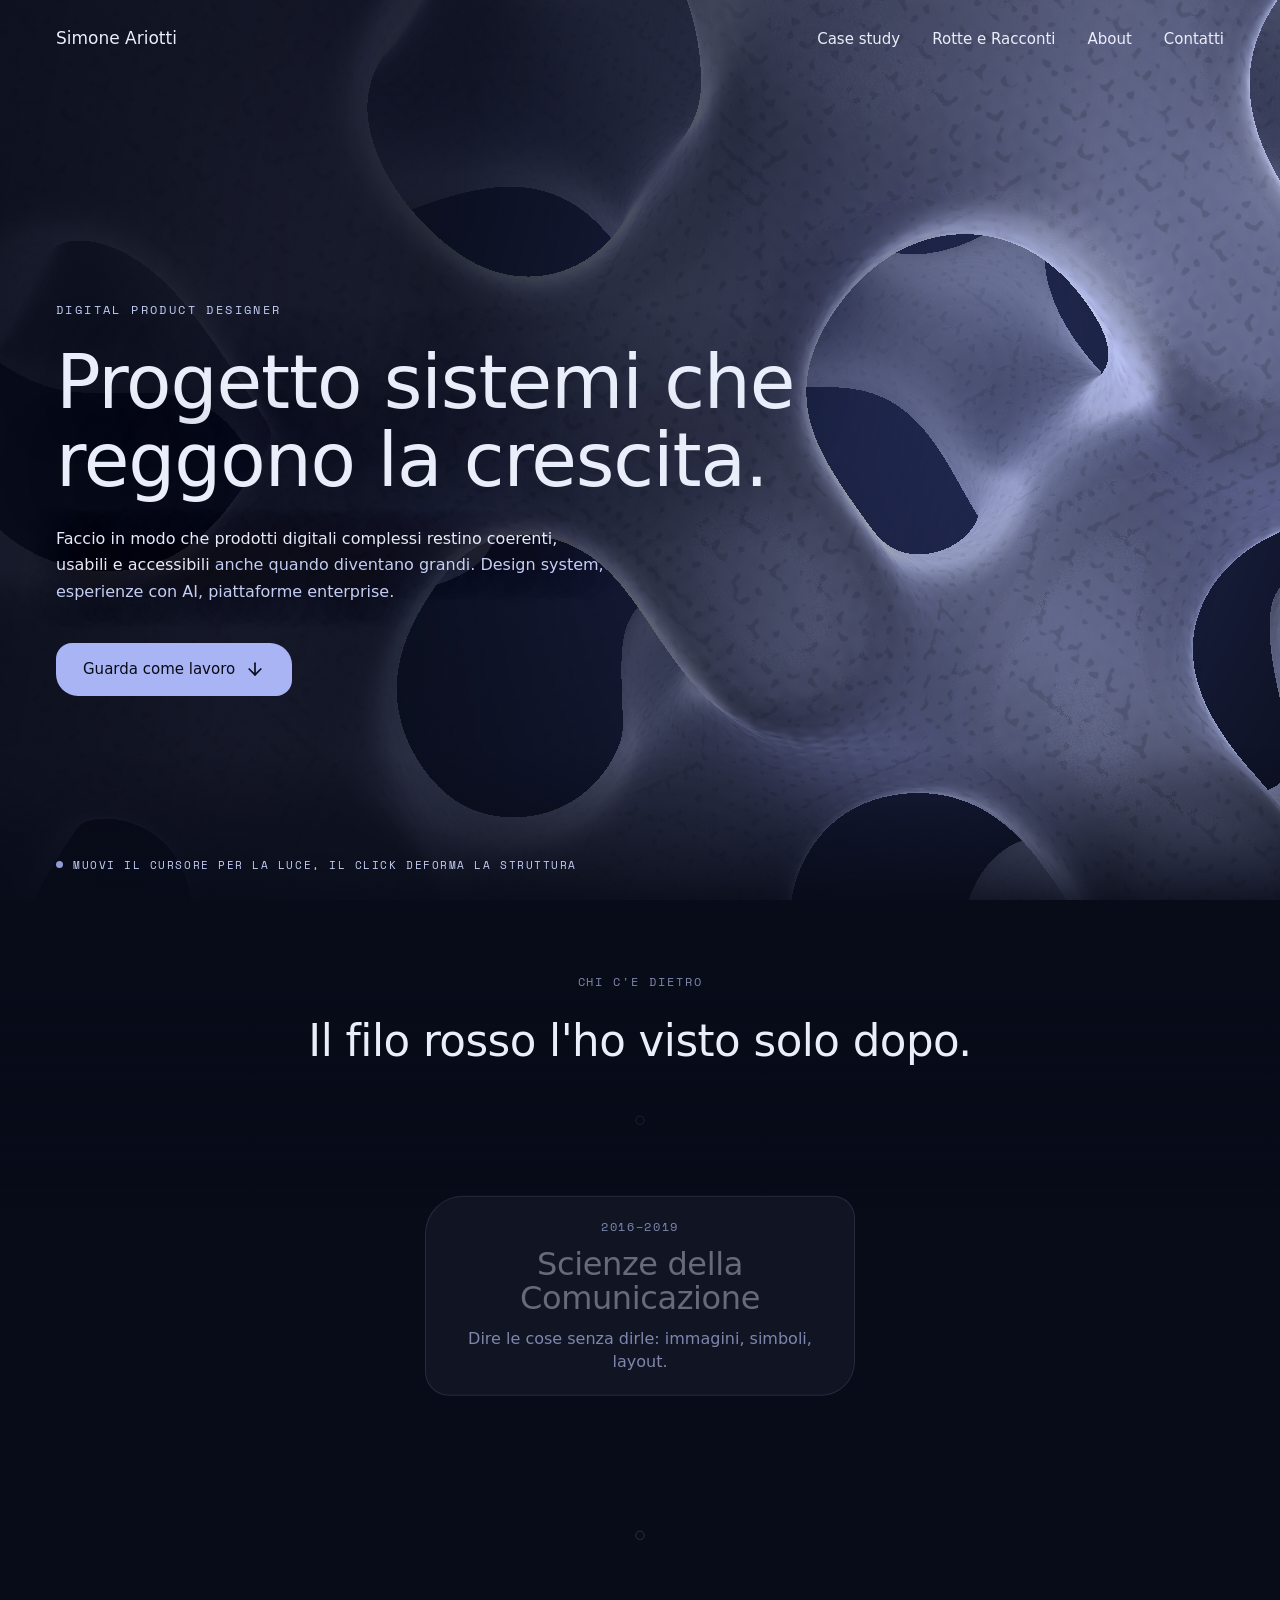
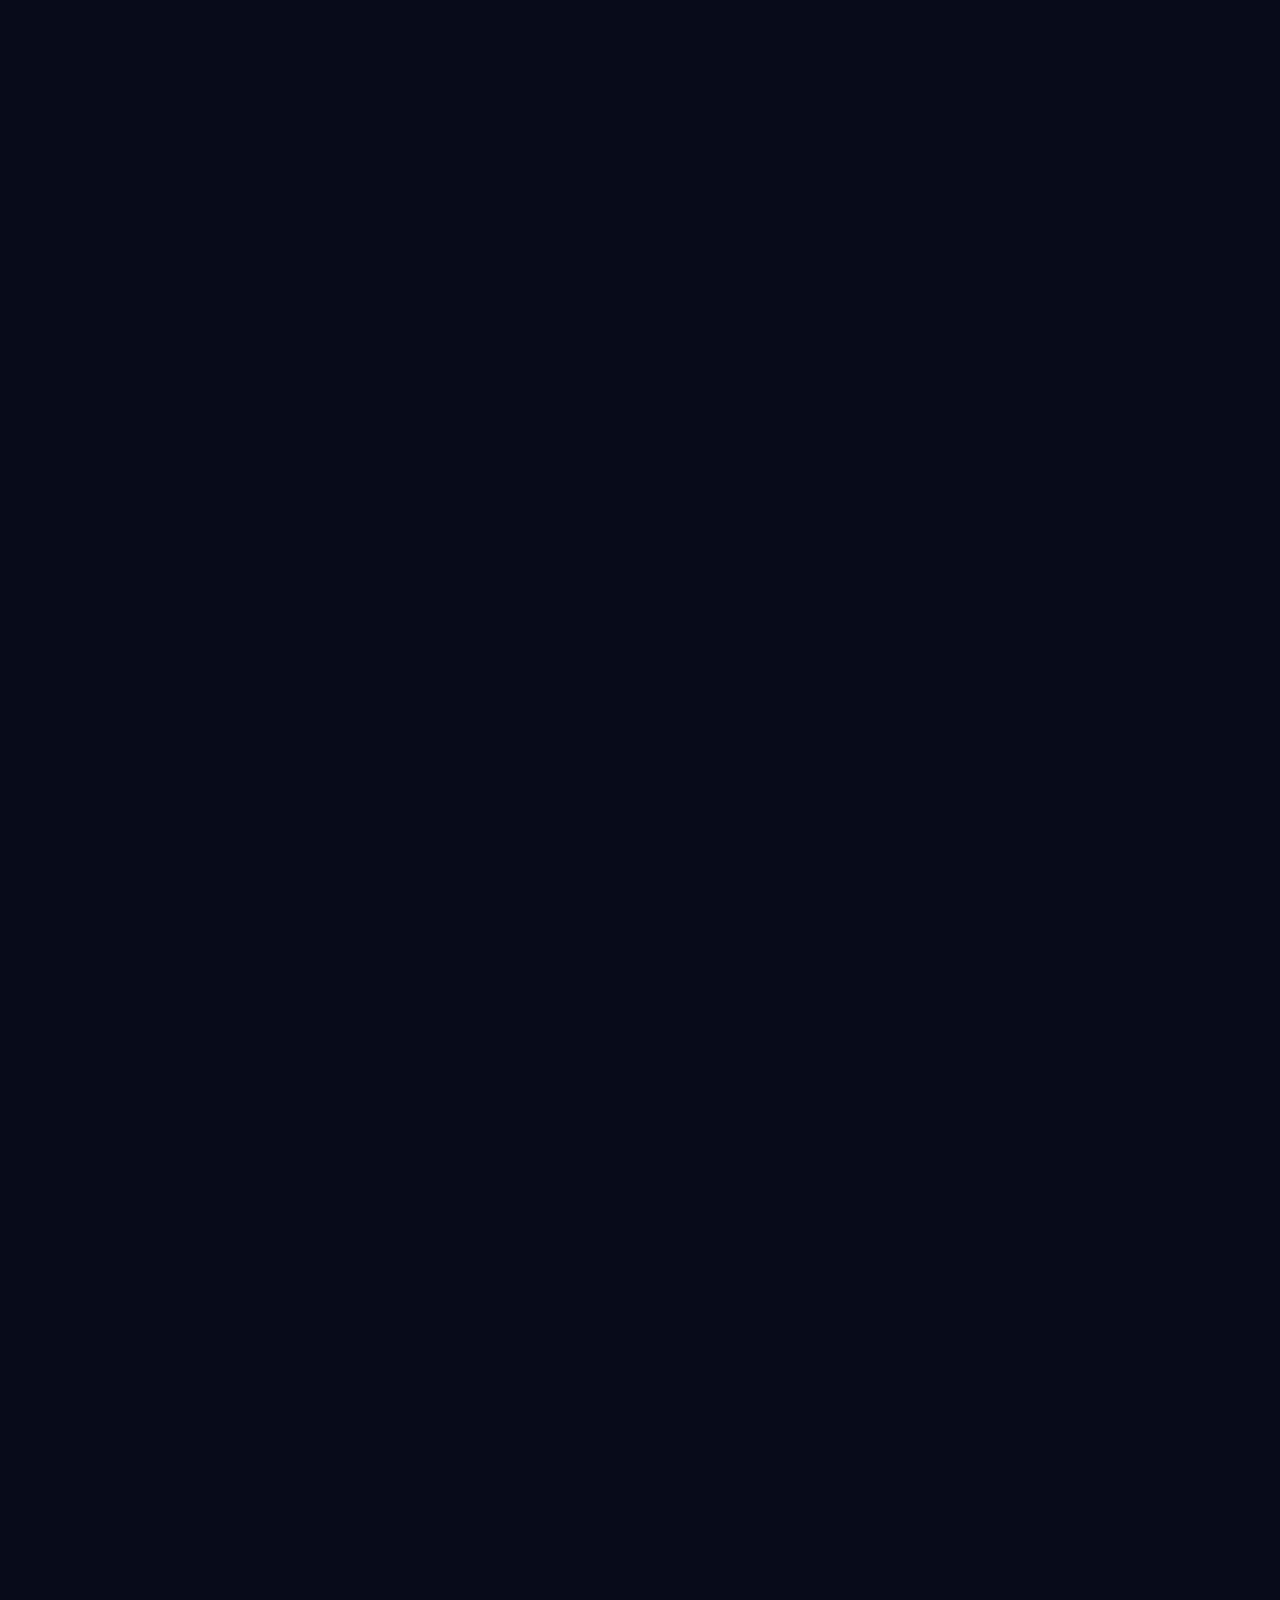
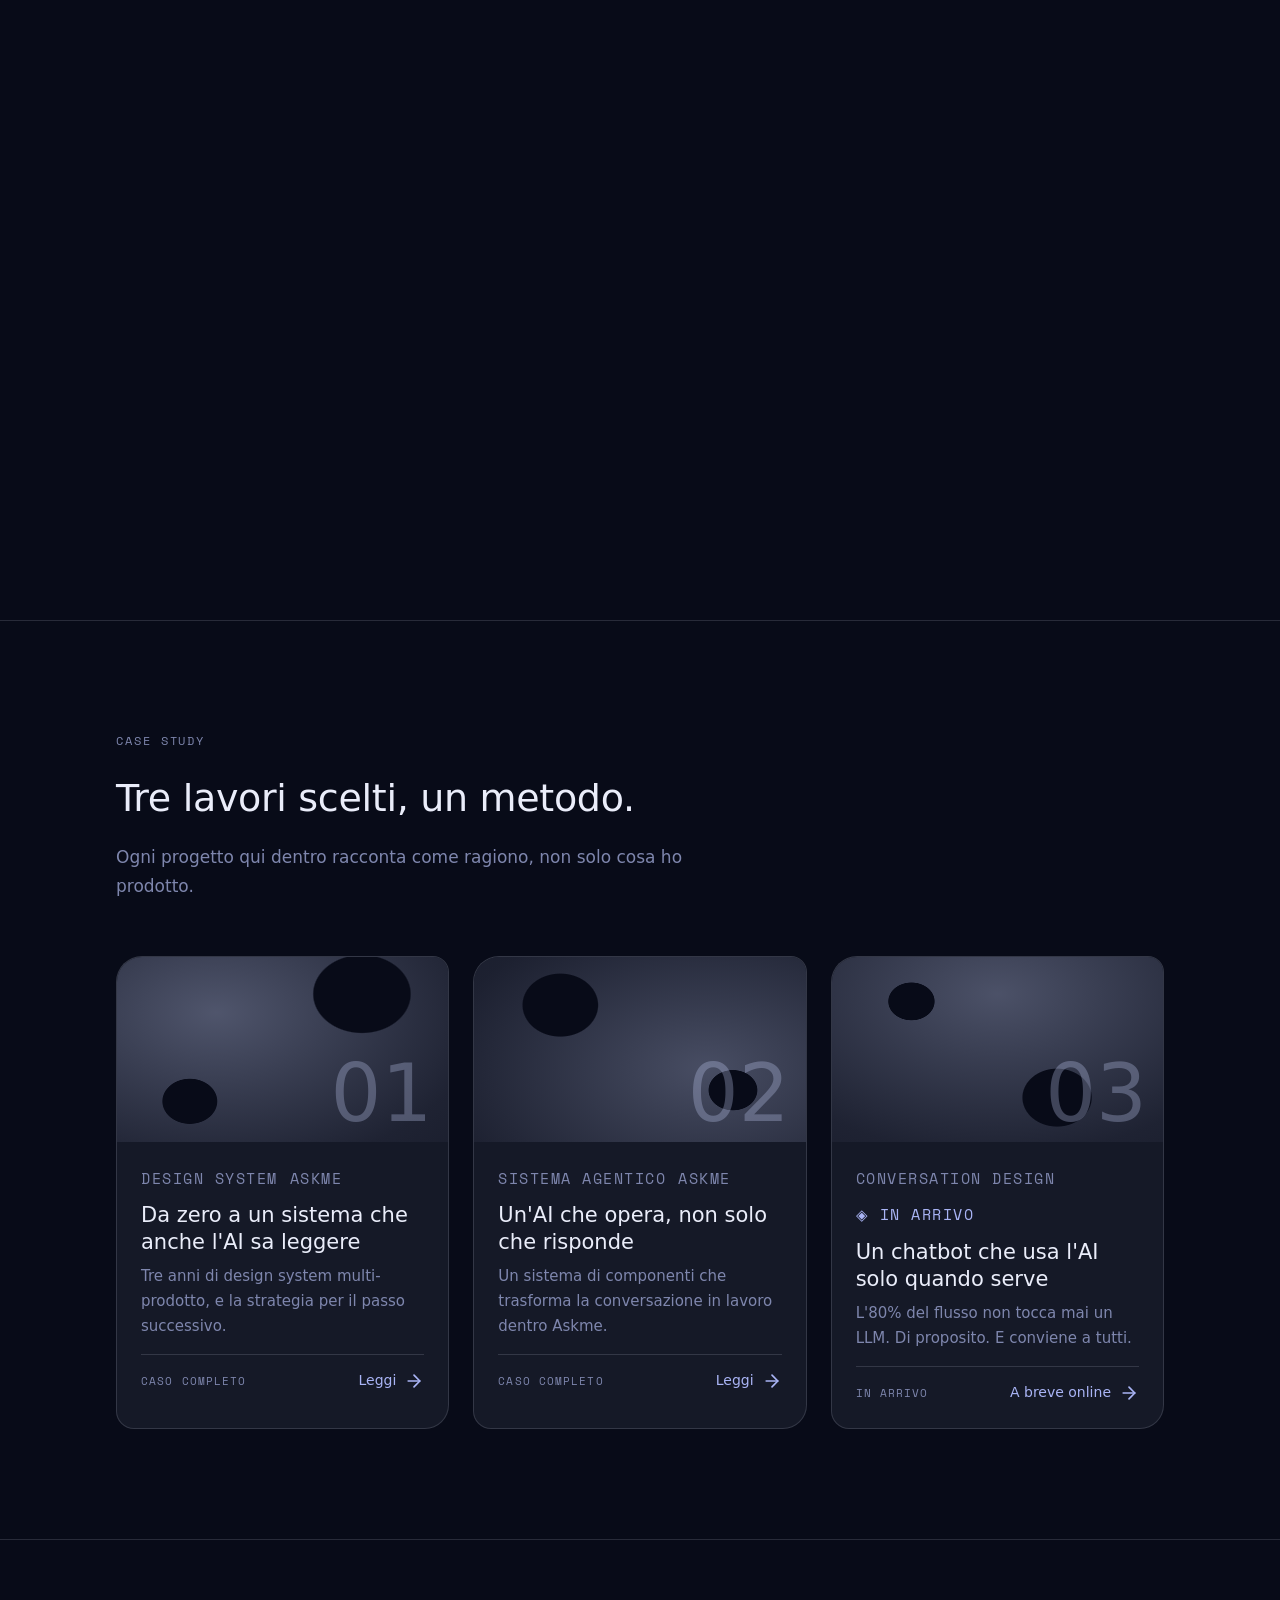
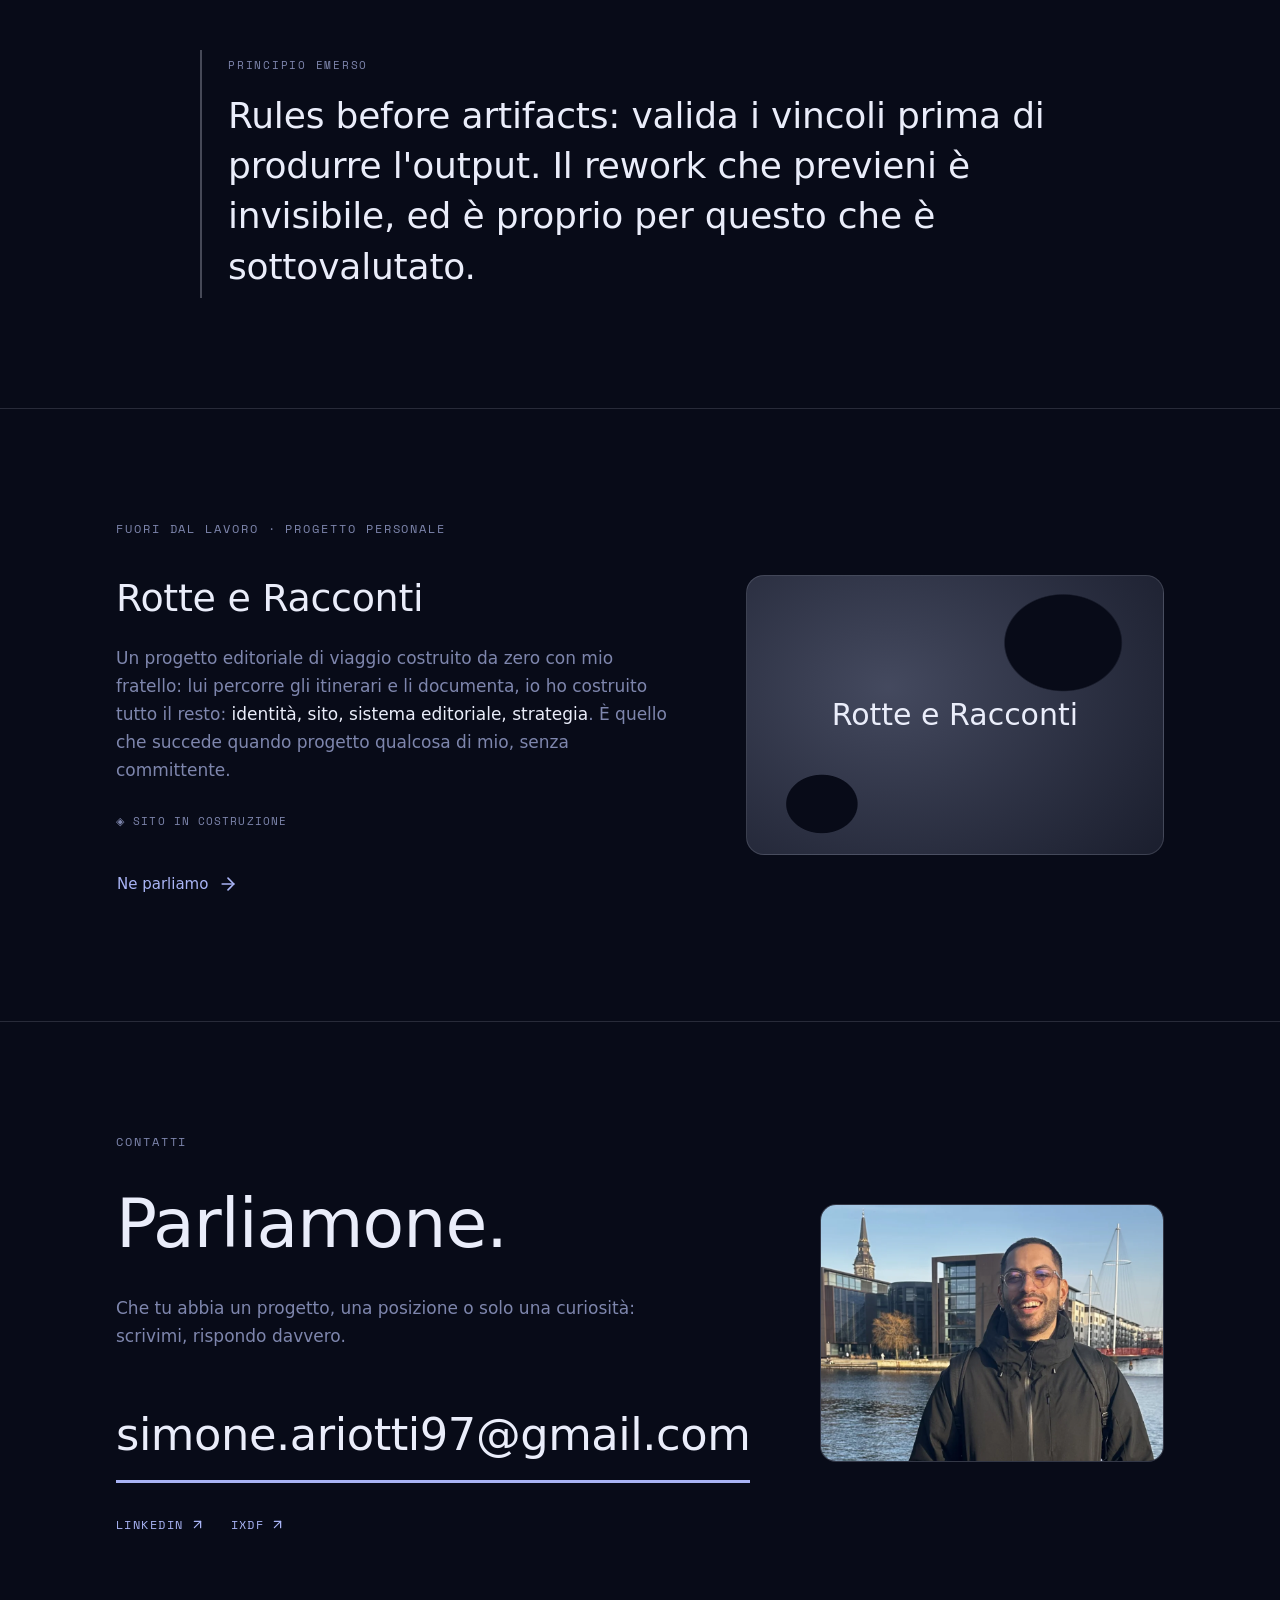
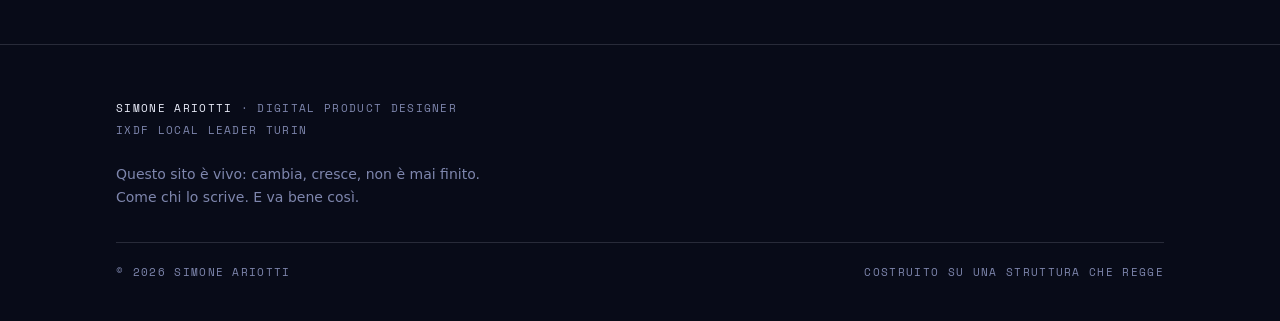
==== index.html @ c61c07ac "Portfolio RETICOLO: prima versione pubblica" ====
<!DOCTYPE html>
<html lang="it">
<head>
<meta charset="UTF-8">
<meta name="viewport" content="width=device-width, initial-scale=1.0">
<title>Simone Ariotti · Digital Product Designer</title>
<meta name="description" content="Digital Product Designer. Progetto sistemi che reggono la crescita: design system, esperienze con AI e piattaforme enterprise B2B. Case study, percorso e contatti.">
<link rel="canonical" href="https://simoneariotti.github.io/portfolio/">
<meta name="author" content="Simone Ariotti">
<meta name="theme-color" content="#080B18">

<link rel="icon" href="assets/favicon.svg" type="image/svg+xml">
<link rel="icon" href="assets/favicon-32.png" sizes="32x32" type="image/png">
<link rel="apple-touch-icon" href="assets/apple-touch-icon.png">

<meta property="og:type" content="website">
<meta property="og:site_name" content="Simone Ariotti">
<meta property="og:locale" content="it_IT">
<meta property="og:url" content="https://simoneariotti.github.io/portfolio/">
<meta property="og:title" content="Simone Ariotti · Digital Product Designer">
<meta property="og:description" content="Digital Product Designer. Progetto sistemi che reggono la crescita: design system, esperienze con AI e piattaforme enterprise B2B. Case study, percorso e contatti.">
<meta property="og:image" content="https://simoneariotti.github.io/portfolio/assets/og-image.jpg">
<meta property="og:image:width" content="1200">
<meta property="og:image:height" content="630">
<meta property="og:image:alt" content="Struttura reticolare viola-ghiaccio su fondo indaco, con la scritta: Progetto sistemi che reggono la crescita.">

<meta name="twitter:card" content="summary_large_image">
<meta name="twitter:title" content="Simone Ariotti · Digital Product Designer">
<meta name="twitter:description" content="Digital Product Designer. Progetto sistemi che reggono la crescita: design system, esperienze con AI e piattaforme enterprise B2B. Case study, percorso e contatti.">
<meta name="twitter:image" content="https://simoneariotti.github.io/portfolio/assets/og-image.jpg">
<style>
@import url('https://api.fontshare.com/v2/css?f[]=clash-display@400,500,600&f[]=general-sans@400,500,600&display=swap');
@import url('https://fonts.googleapis.com/css2?family=Space+Mono:wght@400&display=swap');

:root{
  /* ── Palette RETICOLO: un solo tema, scuro ── */
  --abisso:#080B18;      /* fondo, indaco profondissimo, mai nero puro */
  --ghiaccio:#C4CEF5;    /* la struttura, viola-ghiaccio */
  --testo:#EAEDFA;
  --mezzo:#7E86AD;       /* testo secondario, metadata */
  --funzione:#A9B4F5;    /* accento funzionale: SOLO interattivo */

  --superficie:color-mix(in srgb, var(--ghiaccio) 7%, var(--abisso));
  --bordo:color-mix(in srgb, var(--testo) 14%, transparent);
  --bordo-forte:color-mix(in srgb, var(--testo) 28%, transparent);

  /* trama di fondo: gradiente unico e continuo per tutta la pagina, mai bande per sezione */
  --trama-fondo:
    radial-gradient(125% 85% at 86% -12%, #141A3C 0%, rgba(20,26,60,0) 50%),
    radial-gradient(115% 95% at -14% 114%, #0E1330 0%, rgba(14,19,48,0) 48%),
    var(--abisso);

  --font-display:'Clash Display','Segoe UI',system-ui,sans-serif;
  --font-body:'General Sans',system-ui,sans-serif;
  --font-mono:'Space Mono',ui-monospace,monospace;

  --ease-viscoso:cubic-bezier(0.22,1,0.36,1);
  --durata-micro:220ms; --durata-orchestrata:800ms;
  --misura-prosa:70ch;
}
*{margin:0;padding:0;box-sizing:border-box}
html{scroll-behavior:smooth}
/* la barra resta in cima: gli ancoraggi devono fermarsi sotto, non sparirci dietro */
:target,section[id],header[id],div[id]{scroll-margin-top:96px}
@media(max-width:760px){:target,section[id],header[id],div[id]{scroll-margin-top:110px}}
@media (prefers-reduced-motion: reduce){
  html{scroll-behavior:auto}
  *,*::before,*::after{animation:none!important;transition-duration:1ms!important}
}
body{background:var(--trama-fondo);background-attachment:fixed;color:var(--testo);font-family:var(--font-body);font-size:17px;line-height:1.65}

a{color:var(--funzione)}
a:focus-visible,button:focus-visible{outline:2px solid var(--funzione);outline-offset:3px;border-radius:2px}

.salta{position:absolute;left:-9999px;top:0;background:var(--funzione);color:var(--abisso);padding:10px 18px;border-radius:0 0 8px 0;z-index:50}
.salta:focus{left:0}

.wrap{max-width:1160px;margin:0 auto;padding:0 clamp(20px,4.5vw,56px)}

/* ── NAV ── */
nav.principale{
  position:sticky;top:0;z-index:40;
  display:flex;justify-content:space-between;align-items:center;
  padding:24px clamp(20px,4.5vw,56px);
  background:rgba(8,11,24,.985);
  border-bottom:1px solid var(--bordo);
  transition:background-color var(--durata-micro) var(--ease-viscoso),
             border-color var(--durata-micro) var(--ease-viscoso),
             padding var(--durata-micro) var(--ease-viscoso);
}
/* appena si lascia la cima la barra si stringe: resta consultabile senza rubare schermo */
nav.principale.ancorata{padding-top:14px;padding-bottom:14px}
/* sulla home galleggia sopra la hero: trasparente in cima, prende corpo quando si scende.
   Fondo pieno e non sfocato: un blur permanente sopra il canvas si paga a ogni frame */
nav.principale.sovrapposta{position:fixed;left:0;right:0;background:transparent;border-bottom-color:transparent}
nav.principale.sovrapposta.ancorata{background:rgba(8,11,24,.985);border-bottom-color:var(--bordo)}
nav.principale .logo{font-family:var(--font-display);font-weight:500;font-size:17px;color:var(--testo);text-decoration:none}
nav.principale ul{display:flex;gap:clamp(16px,2.6vw,32px);list-style:none}
nav.principale ul a{
  font-size:15px;font-weight:500;text-decoration:none;color:var(--testo);
  transition:color var(--durata-micro) var(--ease-viscoso);
}
nav.principale ul a:hover{color:var(--funzione)}
@media(max-width:760px){
  /* sotto i 760px le voci non stanno su una riga con il logo: il logo prende la sua riga,
     le voci vanno a capo per conto loro e ricevono l'area tattile che a 15px non avevano */
  nav.principale{flex-direction:column;align-items:flex-start;gap:2px;padding:18px clamp(20px,4.5vw,56px)}
  nav.principale .logo{white-space:nowrap}
  nav.principale ul{flex-wrap:wrap;gap:0 20px}
  nav.principale ul a{font-size:13px;padding:9px 0;display:inline-block}
  /* a due righe su schermo stretto la barra pesa: da ancorata si stringe ancora */
  nav.principale.ancorata{padding-top:9px;padding-bottom:7px}
  nav.principale.ancorata .logo{font-size:15px}
}
@media (prefers-reduced-motion: reduce){nav.principale{transition:none}}

/* ── HERO: la materia e il reticolo, momento orchestrato della pagina ── */
.hero{position:relative;min-height:100svh;display:flex;flex-direction:column;justify-content:center;overflow:hidden}
#reticolo{position:absolute;inset:0;width:100%;height:100%;display:block;cursor:crosshair;touch-action:pan-y pinch-zoom}
.hero-scrim{ /* protezione di lettura sul lato del testo */
  position:absolute;inset:0;z-index:1;pointer-events:none;
  background:
    linear-gradient(to top, rgba(8,11,24,.88) 0px, rgba(8,11,24,0) 150px),
    linear-gradient(100deg, rgba(8,11,24,.93) 0%, rgba(8,11,24,.86) 34%, rgba(8,11,24,.55) 58%, rgba(8,11,24,.12) 78%, rgba(8,11,24,0) 92%);
}
@media(max-width:900px){
  /* su schermo stretto il testo va da bordo a bordo: lo scrim diventa una fascia verticale,
     altrimenti la meta destra di ogni riga finisce sopra la struttura illuminata */
  .hero-scrim{
    background:
      linear-gradient(to top, rgba(8,11,24,.92) 0px, rgba(8,11,24,0) 170px),
      linear-gradient(180deg, rgba(8,11,24,.58) 0%, rgba(8,11,24,.74) 18%, rgba(8,11,24,.74) 74%, rgba(8,11,24,.42) 100%);
  }
}
.hero-testo{
  position:relative;z-index:2;
  padding:96px clamp(20px,4.5vw,56px) 0;
  max-width:1050px;
}
.hero .eyebrow{font-family:var(--font-mono);font-size:12px;letter-spacing:.2em;text-transform:uppercase;color:var(--ghiaccio);margin-bottom:24px}
.hero h1{
  font-family:var(--font-display);font-weight:500;
  font-size:clamp(38px,5.8vw,84px);line-height:1.05;letter-spacing:-.015em;text-wrap:balance;
  margin-bottom:26px;text-shadow:0 4px 54px rgba(8,11,24,.75);
}
.hero .firma{font-size:16px;color:var(--ghiaccio);max-width:54ch;margin-bottom:38px;text-shadow:0 2px 30px rgba(8,11,24,.85)}
.hero .firma strong{color:var(--testo);font-weight:500}
.hero-basso{
  position:absolute;bottom:26px;left:0;right:0;z-index:2;
  display:flex;justify-content:flex-start;align-items:center;
  padding:0 clamp(20px,4.5vw,56px);
  font-family:var(--font-mono);font-size:11px;letter-spacing:.14em;text-transform:uppercase;color:var(--ghiaccio);
}
.hero-basso .hint{display:flex;align-items:center;gap:10px}
.hero-basso .hint::before{
  content:'';width:7px;height:7px;border-radius:50%;background:var(--funzione);opacity:.85;
  animation:pulse 3.4s var(--ease-viscoso) infinite;
}
@keyframes pulse{0%,100%{transform:scale(1);opacity:.85}50%{transform:scale(1.55);opacity:.3}}
@media (pointer:coarse){
  /* niente cursore da muovere: l'istruzione sparisce, e con essa l'intera riga */
  .hero-basso{display:none}
}

/* ── BOTTONI (DS): parti del reticolo, raggio organico e luce che segue il puntatore ── */
.icona{width:20px;height:20px;flex:0 0 auto;stroke:currentColor;stroke-width:2;stroke-linecap:round;stroke-linejoin:round;fill:none}
.btn{
  position:relative;overflow:hidden;isolation:isolate;
  display:inline-flex;align-items:center;gap:10px;
  font-family:var(--font-body);font-weight:500;font-size:15px;
  border-radius:16px 22px 16px 22px;padding:13px 26px;cursor:pointer;border:1px solid transparent;text-decoration:none;
  transition:background var(--durata-micro) var(--ease-viscoso), border-color var(--durata-micro) var(--ease-viscoso),
             color var(--durata-micro) var(--ease-viscoso), transform var(--durata-micro) var(--ease-viscoso);
}
.btn:active{transform:scale(.985)}
.btn .freccia{transition:transform var(--durata-micro) var(--ease-viscoso)}
.btn:hover .freccia{transform:translateX(4px)}
.btn:hover .freccia-giu{transform:translateY(3px)}
.btn-primaria::before{
  content:'';position:absolute;inset:0;z-index:-1;opacity:0;
  transition:opacity .55s var(--ease-viscoso);
  background:radial-gradient(150px circle at var(--lx,50%) var(--ly,50%),
    color-mix(in srgb, var(--ghiaccio) 58%, transparent) 0%,
    color-mix(in srgb, var(--ghiaccio) 26%, transparent) 38%,
    transparent 72%);
}
.btn-primaria:hover::before{opacity:1}
.btn-primaria{background:var(--funzione);color:var(--abisso)}
.btn-silenziosa{background:transparent;color:var(--funzione);padding-left:0;padding-right:0;border-radius:4px;overflow:visible}
.btn-silenziosa:hover{text-decoration:underline;text-underline-offset:5px}

/* ── SEZIONI: sfondo continuo, filetti sottili e spazio, MAI bande di colore ── */
section{padding:clamp(72px,9vw,110px) 0;border-top:1px solid var(--bordo)}
.hero+section{border-top:none}
.eyebrow{font-family:var(--font-mono);font-size:12px;letter-spacing:.16em;text-transform:uppercase;color:var(--mezzo);margin-bottom:16px}
.sez-titolo{font-family:var(--font-display);font-weight:500;font-size:clamp(26px,3vw,38px);letter-spacing:-.008em;margin-bottom:14px}
.sez-intro{color:var(--mezzo);max-width:58ch;margin-bottom:clamp(36px,5vw,56px)}

/* card: la cover buca verso l'abisso, come il reticolo */
.cs-grid{display:grid;grid-template-columns:repeat(auto-fit,minmax(290px,1fr));gap:24px}
.cs-card{
  position:relative;display:block;border-radius:26px 16px 24px 18px;overflow:hidden;text-decoration:none;color:var(--testo);
  background:var(--superficie);border:1px solid var(--bordo);
  transition:transform var(--durata-micro) var(--ease-viscoso), border-color var(--durata-micro) var(--ease-viscoso);
}
.cs-card:hover{transform:translateY(-4px);border-color:var(--bordo-forte)}
/* la luce del reticolo entra nella card e segue il puntatore, come nella hero */
.cs-card .luce{position:absolute;inset:0;z-index:1;pointer-events:none;opacity:0;
  transition:opacity var(--durata-micro) var(--ease-viscoso);
  background:radial-gradient(280px circle at var(--lx,72%) var(--ly,22%), color-mix(in srgb, var(--ghiaccio) 14%, transparent) 0%, transparent 70%)}
.cs-card:hover .luce{opacity:1}
.cs-cover{height:185px;position:relative;overflow:hidden}
.cs-cover .trama{position:absolute;inset:0;transition:transform 700ms var(--ease-viscoso)}
.cs-card:hover .trama{transform:scale(1.05)}
.cover-1 .trama{background:
  radial-gradient(150px 120px at 74% 20%, var(--abisso) 32%, transparent 33%),
  radial-gradient(90px 74px at 22% 78%, var(--abisso) 30%, transparent 31%),
  radial-gradient(130% 140% at 30% 30%, color-mix(in srgb, var(--ghiaccio) 38%, var(--abisso)) 0%, color-mix(in srgb, var(--ghiaccio) 12%, var(--abisso)) 62%, var(--superficie) 100%);}
.cover-2 .trama{background:
  radial-gradient(120px 100px at 26% 26%, var(--abisso) 31%, transparent 32%),
  radial-gradient(80px 66px at 78% 72%, var(--abisso) 30%, transparent 31%),
  radial-gradient(130% 140% at 70% 60%, color-mix(in srgb, var(--ghiaccio) 34%, var(--abisso)) 0%, color-mix(in srgb, var(--ghiaccio) 11%, var(--abisso)) 62%, var(--superficie) 100%);}
.cover-3 .trama{background:
  radial-gradient(110px 92px at 68% 76%, var(--abisso) 31%, transparent 32%),
  radial-gradient(76px 62px at 24% 24%, var(--abisso) 30%, transparent 31%),
  radial-gradient(130% 140% at 50% 20%, color-mix(in srgb, var(--ghiaccio) 36%, var(--abisso)) 0%, color-mix(in srgb, var(--ghiaccio) 12%, var(--abisso)) 62%, var(--superficie) 100%);}
.cs-body{padding:24px;position:relative;z-index:2}
.cs-meta{font-family:var(--font-mono);font-size:11px;letter-spacing:.1em;text-transform:uppercase;color:var(--mezzo);display:flex;flex-wrap:wrap;gap:12px;margin-bottom:12px}
.cs-meta .gate{color:var(--funzione)}
.cs-body h3{font-family:var(--font-display);font-weight:500;font-size:21px;line-height:1.28;margin-bottom:8px}
.cs-body p{font-size:15px;color:var(--mezzo)}
.cs-cover .indice{
  position:absolute;right:16px;bottom:8px;z-index:1;
  font-family:var(--font-display);font-weight:500;font-size:80px;line-height:1;
  color:color-mix(in srgb, var(--ghiaccio) 30%, transparent);
  pointer-events:none;
}
.cs-azione{
  display:flex;justify-content:space-between;align-items:center;
  margin-top:16px;padding-top:14px;border-top:1px solid var(--bordo);
  font-size:14px;font-weight:500;color:var(--funzione);
}
.cs-azione .dove{font-family:var(--font-mono);font-size:11px;letter-spacing:.1em;text-transform:uppercase;color:var(--mezzo)}
.cs-azione .vai{display:inline-block;transition:transform var(--durata-micro) var(--ease-viscoso)}
.cs-card:hover .cs-azione .vai{transform:translateX(4px)}

/* principio: voce display su filetto, niente corsivi */
.principio{position:relative;max-width:880px;margin:0 auto;padding:6px 0 6px 28px}
.principio::before{content:'';position:absolute;left:0;top:0;bottom:0;width:2px;background:var(--bordo-forte);transform-origin:top;transition:transform .9s var(--ease-viscoso)}
.reveal-on .principio::before{transform:scaleY(0)}
.reveal-on .principio.lit::before{transform:scaleY(1)}
@media (prefers-reduced-motion: reduce){.reveal-on .principio::before{transform:scaleY(1);transition:none}}
.principio .p-label{font-family:var(--font-mono);font-size:11px;letter-spacing:.16em;text-transform:uppercase;color:var(--mezzo);margin-bottom:16px}
.principio blockquote{font-family:var(--font-display);font-weight:500;font-size:clamp(24px,3vw,36px);line-height:1.4;letter-spacing:-.005em}

/* R&R */
.rr{display:grid;grid-template-columns:1.15fr .85fr;gap:clamp(32px,5vw,64px);align-items:center}
@media(max-width:820px){.rr{grid-template-columns:1fr}}
.rr-testo p{color:var(--mezzo);max-width:52ch;margin-bottom:28px}
.rr-testo p strong{color:var(--testo);font-weight:500}
.rr-visual{
  height:280px;border-radius:18px;position:relative;overflow:hidden;border:1px solid var(--bordo);
  background:
    radial-gradient(170px 140px at 76% 24%, var(--abisso) 34%, transparent 35%),
    radial-gradient(110px 90px at 18% 82%, var(--abisso) 32%, transparent 33%),
    radial-gradient(130% 150% at 34% 40%, color-mix(in srgb, var(--ghiaccio) 32%, var(--abisso)) 0%, color-mix(in srgb, var(--ghiaccio) 10%, var(--abisso)) 64%, var(--superficie) 100%);
}
.rr-visual .marchio{
  position:absolute;inset:0;display:flex;align-items:center;justify-content:center;
  font-family:var(--font-display);font-weight:500;font-size:clamp(22px,2.4vw,30px);color:var(--testo);
}

/* ── CHI C'E DIETRO: il filo rosso, sezione pinnata sotto la hero. Lo scroll pilota la fascia di fuoco ── */
/* --crescita: quanto cresce la cella a fuoco. Unica fonte di verita: il JS la legge per calcolare gli ingombri a scala piena.
   Dove c'e meno spazio la cella cresce meno, cosi a scala piena resta dentro il viewport e sotto il titolo.
   Il JS rilegge la variabile a ogni resize: gli ingombri del filo si adeguano da soli */
.filo{position:relative;height:680vh;padding:0;--crescita:.6}
@media (max-width:1200px),(max-height:840px){.filo{--crescita:.4}}
@media (max-height:700px){.filo{--crescita:.28}}
.filo .stage{position:sticky;top:0;height:100vh;overflow:hidden;--praw:0}
/* scrim: le celle scompaiono in modo elegante uscendo in alto (dietro il titolo) ed entrando dal basso */
.filo .stage::before,.filo .stage::after{content:'';position:absolute;left:0;right:0;z-index:2;pointer-events:none}
.filo .stage::before{top:0;height:34vh;background:linear-gradient(var(--abisso) 32%, transparent)}
.filo .stage::after{bottom:0;height:22vh;background:linear-gradient(transparent, var(--abisso))}
.filo .titolo{position:absolute;top:8vh;left:0;right:0;text-align:center;z-index:3;
  font-family:var(--font-display);font-weight:500;font-size:clamp(26px,3.4vw,44px);letter-spacing:-.012em;padding:0 24px;text-wrap:balance}
.filo .titolo .eyebrow{display:block;font-family:var(--font-mono);font-size:12px;letter-spacing:.16em;text-transform:uppercase;color:var(--mezzo);margin-bottom:14px;font-weight:400}
.filo .colonna{position:absolute;left:0;right:0;top:0;margin:0 auto;max-width:640px;text-align:center;transform:translateY(var(--ty,0px));will-change:transform}
/* il filo e spezzato: un segmento per stazione, che parte dal bordo della cella precedente (misurato a scala piena)
   e arriva al nodo della successiva. Nessun tratto corre dietro una cella, quindi non la attraversa mai.
   viewBox in pixel reali: la curvatura disegnata e quella che si vede */
.filo .thread{position:absolute;left:50%;top:0;transform:translateX(-50%);width:150px;height:100%;overflow:visible;z-index:0}
.filo .thread path{fill:none;stroke:var(--ghiaccio);stroke-width:2;stroke-linecap:round;
  filter:drop-shadow(0 0 6px color-mix(in srgb,var(--ghiaccio) 60%,transparent));
  stroke-dasharray:1;stroke-dashoffset:calc(1 - var(--f,0))}
.filo .tappe{list-style:none;position:relative;z-index:1;margin:0;padding:0}
.filo .tappa{position:relative;padding-top:34px;margin:0 auto clamp(150px,20vh,220px);--focus:0;--vis:0;--on:0}
/* il nodo e il punto d'arrivo del filo: il JS lo posiziona sopra il bordo della cella misurato a scala piena,
   cosi non le finisce mai dentro quando cresce */
.filo .nodo{position:absolute;top:var(--nodo-y,0px);left:50%;transform:translateX(-50%) scale(calc(.7 + var(--on)*.3 + var(--focus)*.35));
  width:13px;height:13px;border-radius:50%;z-index:2;
  background:color-mix(in srgb, var(--ghiaccio) calc(var(--on)*100%), transparent);
  border:1.5px solid color-mix(in srgb, var(--ghiaccio) calc(28% + max(var(--on),var(--focus))*72%), transparent);
  box-shadow:0 0 calc(var(--focus)*20px) color-mix(in srgb, var(--ghiaccio) 75%, transparent)}
/* la cella del reticolo: bordo e superficie che si accendono col fuoco */
/* crescita con transform:scale (non font-size): non rifluisce il layout, la cella resta ancorata al centro.
   Larghezza base contenuta perche a scala piena (x1.6) deve stare nel viewport.
   Due variabili distinte: --focus tiene la scala (piano largo, uscita lenta), --vis toglie l'opacita prima
   e piu in fretta. Cosi la cella resta grande piu a lungo ma sparisce netta, senza incrociare il filo */
.filo .cella{position:relative;z-index:1;display:inline-block;max-width:min(56vw,430px);padding:20px clamp(24px,3vw,36px) 22px;
  border-radius:38px 22px 34px 24px;transform-origin:center;transform:scale(calc(1 + var(--focus)*var(--crescita)));
  background:color-mix(in srgb, var(--ghiaccio) calc(5% + var(--focus)*4%), var(--abisso));
  border:1px solid color-mix(in srgb, var(--ghiaccio) calc(12% + var(--focus)*42%), transparent);
  box-shadow:0 26px 70px -34px color-mix(in srgb, var(--ghiaccio) calc(var(--focus)*45%), transparent);
  opacity:var(--vis)}
.filo .anno{display:block;font-family:var(--font-mono);font-size:12px;letter-spacing:.14em;text-transform:uppercase;color:var(--mezzo);margin-bottom:10px}
.filo .voce{display:block;font-family:var(--font-display);font-weight:500;line-height:1.08;letter-spacing:-.012em;
  font-size:clamp(22px,2.6vw,32px);overflow-wrap:break-word;   /* una parola lunga non deve mai uscire dalla cella */
  color:color-mix(in srgb, var(--testo) calc((.42 + max(var(--on)*.5,var(--focus))*.58)*100%), var(--abisso))}
.filo .desc{display:block;margin:12px auto 0;max-width:34ch;font-family:var(--font-body);line-height:1.42;color:var(--mezzo);
  font-size:clamp(14px,1.5vw,16px);opacity:var(--focus);transform:translateY(calc((1 - var(--focus))*-4px))}
.filo .ritratto-wrap{display:flex;justify-content:center;padding-top:26px;position:relative;--focus:0;--vis:0;--on:0}
/* il ritratto: elemento puramente fotografico, naturale, che si stacca dal concept.
   Nessun trattamento, forma pulita, entra con una semplice dissolvenza. E l'ultima stazione: il filo ci arriva, non lo taglia */
.filo .ritratto{position:relative;width:min(74%,340px);aspect-ratio:4/5;
  border-radius:20px;overflow:hidden;border:1px solid var(--bordo);background:var(--superficie);
  opacity:var(--vis);transform:scale(calc(.94 + var(--focus)*.06));
  box-shadow:0 34px 80px -40px rgba(0,0,0,.65)}
.filo .foto{position:absolute;inset:0;width:100%;height:100%;object-fit:cover;object-position:50% 18%}
/* su viewport basse il ritratto va limitato: a 640px di altezza la chiusura gli finiva sopra */
@media (max-height:820px){.filo .ritratto{width:min(74%,300px,32vh)}}
.filo .chiusura{position:absolute;left:0;right:0;bottom:7vh;z-index:3;text-align:center;padding:0 24px;
  --c:clamp(0,(var(--praw) - 0.86)/0.14,1);opacity:var(--c);transform:translateY(calc((1 - var(--c))*14px));pointer-events:none}
.filo .chiusura p{color:var(--mezzo);max-width:52ch;margin:0 auto 18px}
.filo .chiusura p strong{color:var(--testo);font-weight:500}
.filo .chiusura p{pointer-events:auto}
.filo .chiusura .btn{pointer-events:auto}
/* statico: touch / reduced-motion / no-JS. La sezione diventa un blocco normale, tutto rivelato */
@media (max-width:760px){
  /* in modalita statica la cella non deve piu crescere in scala: puo prendersi la larghezza vera.
     Il blocco resta centrato sotto il filo, ma il testo torna sull'asse sinistro come nel resto del sito */
  .filo.statico .cella{max-width:86vw;text-align:left;padding:20px 22px 22px}
  .filo.statico .desc{margin:12px 0 0;max-width:none}
  .filo.statico .voce{font-size:clamp(20px,5.4vw,26px)}
}
.filo.statico{height:auto}
.filo.statico .stage{position:static;height:auto;overflow:visible;padding:clamp(64px,9vw,110px) 0}
.filo.statico .titolo{position:static;margin-bottom:36px}
.filo.statico .colonna{position:static;transform:none}
.filo.statico .thread{display:none}
.filo.statico .tappa,.filo.statico .ritratto-wrap{--on:1;--focus:.35;--vis:1}
.filo.statico .tappa{margin-bottom:36px}
.filo.statico .nodo{top:0}
.filo.statico .desc{opacity:1;transform:none}
.filo.statico .chiusura{position:static;opacity:1;transform:none;margin-top:36px}
.filo.statico .ritratto{margin:0 auto;transform:none}
.filo.statico .cella{opacity:1;transform:none}
.filo.statico .stage::before,.filo.statico .stage::after{display:none}

/* contatto */
.contatto h2{font-family:var(--font-display);font-weight:500;font-size:clamp(38px,5.4vw,68px);letter-spacing:-.014em;margin-bottom:14px}
.contatto .invito{color:var(--mezzo);max-width:52ch;margin-bottom:clamp(34px,5vw,48px)}
/* la mail non va mai a capo: si dimensiona sulla colonna che la contiene, non sul viewport.
   La stringa e larga ~13,5 volte il corpo, quindi 7cqw la fa stare dentro con margine.
   Il clamp in vw resta come ripiego dove i container query non ci sono */
.contatto-testo{container-type:inline-size}
.mail-grande{
  display:inline-block;font-family:var(--font-display);font-weight:500;
  font-size:clamp(20px,3.2vw,50px);
  font-size:min(7cqw,50px);
  letter-spacing:-.01em;white-space:nowrap;
  color:var(--testo);text-decoration:none;
  border-bottom:3px solid var(--funzione);padding-bottom:8px;
  transition:color var(--durata-micro) var(--ease-viscoso);
}
.mail-grande:hover{color:var(--funzione)}
.contatto-meta{margin-top:32px;display:flex;flex-wrap:wrap;gap:10px 26px;font-family:var(--font-mono);font-size:12px;letter-spacing:.12em;text-transform:uppercase;color:var(--mezzo)}
.contatto-meta a{color:var(--funzione);text-decoration:none}
.contatto-meta a:hover{text-decoration:underline;text-underline-offset:4px}

.contatto-layout{display:grid;grid-template-columns:1.3fr .7fr;gap:clamp(32px,5vw,64px);align-items:center}
@media(max-width:820px){.contatto-layout{grid-template-columns:1fr}}
.contatto-foto{
  aspect-ratio:4/3;border-radius:16px;overflow:hidden;
  border:1px solid var(--bordo);background:var(--superficie);
}
.contatto-foto img{width:100%;height:100%;object-fit:cover;object-position:50% 16%;display:block}
.rr-gate{margin:0 0 16px;font-family:var(--font-mono);font-size:11px;letter-spacing:.1em;text-transform:uppercase;color:var(--mezzo)}

/* footer: tre livelli distinti invece di righe accatastate.
   identita (micro-metadata) > la riga sul work in progress (prosa) > il copyright, staccato da un filetto */
footer{border-top:1px solid var(--bordo);padding:52px 0 40px}
footer .identita{font-family:var(--font-mono);font-size:11px;letter-spacing:.12em;text-transform:uppercase;color:var(--mezzo);line-height:2}
footer .identita strong{color:var(--testo);font-weight:400}
footer .wip{text-transform:none;letter-spacing:0;font-size:14px;line-height:1.6;margin-top:22px;max-width:42ch;color:var(--mezzo)}
footer .chiudi{
  margin-top:34px;padding-top:20px;border-top:1px solid var(--bordo);
  display:flex;flex-wrap:wrap;justify-content:space-between;gap:8px 24px;
  font-family:var(--font-mono);font-size:11px;letter-spacing:.12em;text-transform:uppercase;color:var(--mezzo);
}

/* ── MOTION: vocabolario di gesti. Ogni tipo di elemento ha il suo, tutti sulla stessa easing e famiglia di tempi ── */
.m{transition:opacity var(--d,560ms) var(--ease-viscoso), transform var(--d,560ms) var(--ease-viscoso)}
.reveal-on .m{opacity:0;transform:var(--from,translateY(14px))}
.reveal-on .m.in{opacity:1;transform:none}
.m-eyebrow{--from:translateX(-14px);--d:660ms}
.m-title{--from:translateY(26px);--d:1050ms}
.m-text{--from:translateY(16px);--d:840ms}
.m-li{--from:translateY(12px);--d:720ms}
.m-figure{--from:translateY(18px) scale(.955);--d:1150ms}
.m-quote{--from:translateY(20px);--d:1000ms}
@media (prefers-reduced-motion: reduce){.reveal-on .m{opacity:1;transform:none;transition:none}}

/* ── CURSORE: la lampada sulla struttura. Cambia forma secondo l'oggetto sotto ── */
.cursor-on, .cursor-on *{cursor:none}
#cursore{
  position:fixed;left:0;top:0;z-index:9999;pointer-events:none;opacity:0;
  width:12px;height:12px;border-radius:50%;
  background:var(--funzione);
  box-shadow:0 0 6px 0 color-mix(in srgb, var(--funzione) 24%, transparent);
  transition:width .28s var(--ease-viscoso), height .28s var(--ease-viscoso),
    border-radius .28s var(--ease-viscoso), background .28s var(--ease-viscoso),
    border-color .28s var(--ease-viscoso), opacity .3s var(--ease-viscoso);
  will-change:transform;
}
#cursore.is-int{
  width:38px;height:38px;background:transparent;
  border:1.5px solid var(--funzione);border-radius:50%;
  box-shadow:0 0 10px 0 color-mix(in srgb, var(--funzione) 16%, transparent);
}
#cursore.is-text{
  width:2px;height:26px;border-radius:1px;background:var(--ghiaccio);
  box-shadow:0 0 4px color-mix(in srgb, var(--ghiaccio) 35%, transparent);
  animation:curblink 1.1s steps(1) infinite;
}
@keyframes curblink{0%,49%{opacity:1}50%,99%{opacity:.2}100%{opacity:1}}

/* ── LINK EDITORIALE: sottolineatura che si disegna al passaggio ── */
p a:not(.btn), li a:not(.btn){
  text-decoration:none;
  background-image:linear-gradient(var(--funzione),var(--funzione));
  background-size:0% 1px;background-position:0 100%;background-repeat:no-repeat;
  transition:background-size .32s var(--ease-viscoso);
}
p a:not(.btn):hover, li a:not(.btn):hover{background-size:100% 1px}
</style>
</head>
<body>

<!-- Sprite iconografica: SOLO Lucide, stroke 2, currentColor. L'icona dichiara la funzione. -->
<svg width="0" height="0" style="position:absolute" aria-hidden="true">
  <symbol id="i-freccia" viewBox="0 0 24 24"><path d="M5 12h14"/><path d="m12 5 7 7-7 7"/></symbol>
  <symbol id="i-giu" viewBox="0 0 24 24"><path d="M12 5v14"/><path d="m19 12-7 7-7-7"/></symbol>
  <symbol id="i-esterno" viewBox="0 0 24 24"><path d="M7 7h10v10"/><path d="M7 17 17 7"/></symbol>
  <symbol id="i-mail" viewBox="0 0 24 24"><rect width="20" height="16" x="2" y="4" rx="2"/><path d="m22 7-8.97 5.7a1.94 1.94 0 0 1-2.06 0L2 7"/></symbol>
</svg>

<a class="salta" href="#lavori">Salta al contenuto</a>

<nav class="principale sovrapposta" aria-label="Principale">
  <a class="logo" href="#inizio">Simone Ariotti</a>
  <ul>
    <li><a href="#lavori">Case study</a></li>
    <li><a href="#rr">Rotte e Racconti</a></li>
    <li><a href="about.html">About</a></li>
    <li><a href="#contatti">Contatti</a></li>
  </ul>
</nav>

<!-- ═══ HERO: la riga per tutti nel titolo, il concept nella firma ═══ -->
<header class="hero" id="inizio">
  <canvas id="reticolo" aria-hidden="true"></canvas>
  <div class="hero-scrim" aria-hidden="true"></div>
  <div class="hero-testo">
    <p class="eyebrow">Digital Product Designer</p>
    <h1>Progetto sistemi che reggono la crescita.</h1>
    <p class="firma"><strong>Faccio in modo che prodotti digitali complessi restino coerenti, usabili e accessibili</strong> anche quando diventano grandi. Design system, esperienze con AI, piattaforme enterprise.</p>
    <a class="btn btn-primaria" data-luce href="#lavori">Guarda come lavoro <svg class="icona freccia-giu" aria-hidden="true"><use href="#i-giu"/></svg></a>
  </div>
  <div class="hero-basso">
    <span class="hint">Muovi il cursore per la luce, il click deforma la struttura</span>
  </div>
</header>

<!-- ═══ CHI C'E DIETRO: il filo rosso, sotto la hero ═══ -->
<section class="filo" id="about" aria-label="Chi c'e dietro">
  <div class="stage">
    <p class="titolo"><span class="eyebrow">Chi c'e dietro</span>Il filo rosso l'ho visto solo dopo.</p>
    <div class="colonna">
      <!-- i segmenti li costruisce il JS sulle posizioni misurate delle stazioni: uno per ogni arrivo -->
      <svg class="thread" viewBox="0 0 150 1000" preserveAspectRatio="none" aria-hidden="true"></svg>
      <ul class="tappe">
        <li class="tappa"><span class="nodo"></span><span class="cella"><span class="anno">2016–2019</span><span class="voce">Scienze della Comunicazione</span><span class="desc">Dire le cose senza dirle: immagini, simboli, layout.</span></span></li>
        <li class="tappa"><span class="nodo"></span><span class="cella"><span class="anno">2019–2022</span><span class="voce">Comunicazione, ICT e media</span><span class="desc">Dove ho incontrato l'interazione uomo-macchina e la UX.</span></span></li>
        <li class="tappa"><span class="nodo"></span><span class="cella"><span class="anno">2020–2021</span><span class="voce">Insegnamento</span><span class="desc">Maestro alla primaria: spiegare concetti complessi con parole semplici. È l'esercizio che mi ha cambiato il modo di progettare.</span></span></li>
        <li class="tappa"><span class="nodo"></span><span class="cella"><span class="anno">2021–2023</span><span class="voce">Software house e QA</span><span class="desc">L'ingresso nell'IT: leggere i prodotti digitali da dentro, dove si rompono.</span></span></li>
        <li class="tappa"><span class="nodo"></span><span class="cella"><span class="anno">2023–oggi</span><span class="voce">Design di prodotto</span><span class="desc">Atomic design: atomi solidi e coerenti prima, molecole e organismi complessi poi. La complessità si monta, non si improvvisa.</span></span></li>
      </ul>
      <div class="ritratto-wrap">
        <div class="ritratto">
          <img class="foto" src="assets/simone.webp" width="1000" height="1000" loading="lazy" alt="Simone Ariotti">
        </div>
      </div>
    </div>
    <div class="chiusura">
      <p>Da fuori sembra un percorso sparso. Da dentro <strong>puntava tutto nello stesso posto</strong>: i sistemi, non le schermate.</p>
      <a class="btn btn-silenziosa" href="about.html">Leggi la storia intera <svg class="icona freccia" aria-hidden="true"><use href="#i-freccia"/></svg></a>
    </div>
  </div>
</section>

<!-- ═══ CASE STUDY ═══ -->
<section id="lavori">
  <div class="wrap">
    <p class="eyebrow">Case study</p>
    <h2 class="sez-titolo">Tre lavori scelti, un metodo.</h2>
    <p class="sez-intro">Ogni progetto qui dentro racconta come ragiono, non solo cosa ho prodotto.</p>
    <div class="cs-grid">
      <a class="cs-card cover-1" data-luce href="case-study-01.html">
        <div class="luce" aria-hidden="true"></div>
        <div class="cs-cover"><div class="trama"></div><span class="indice" aria-hidden="true">01</span></div>
        <div class="cs-body">
          <p class="cs-meta"><span>Design System</span><span>Askme</span></p>
          <h3>Da zero a un sistema che anche l'AI sa leggere</h3>
          <p>Tre anni di design system multi-prodotto, e la strategia per il passo successivo.</p>
          <div class="cs-azione"><span class="dove">Caso completo</span><span style="display:inline-flex;align-items:center;gap:8px">Leggi <svg class="icona vai" aria-hidden="true"><use href="#i-freccia"/></svg></span></div>
        </div>
      </a>
      <a class="cs-card cover-2" data-luce href="case-study-02.html">
        <div class="luce" aria-hidden="true"></div>
        <div class="cs-cover"><div class="trama"></div><span class="indice" aria-hidden="true">02</span></div>
        <div class="cs-body">
          <p class="cs-meta"><span>Sistema agentico</span><span>Askme</span></p>
          <h3>Un'AI che opera, non solo che risponde</h3>
          <p>Un sistema di componenti che trasforma la conversazione in lavoro dentro Askme.</p>
          <div class="cs-azione"><span class="dove">Caso completo</span><span style="display:inline-flex;align-items:center;gap:8px">Leggi <svg class="icona vai" aria-hidden="true"><use href="#i-freccia"/></svg></span></div>
        </div>
      </a>
      <a class="cs-card cover-3" data-luce href="#contatti" title="Caso in arrivo">
        <div class="luce" aria-hidden="true"></div>
        <div class="cs-cover"><div class="trama"></div><span class="indice" aria-hidden="true">03</span></div>
        <div class="cs-body">
          <p class="cs-meta"><span>Conversation design</span><span class="gate">◈ In arrivo</span></p>
          <h3>Un chatbot che usa l'AI solo quando serve</h3>
          <p>L'80% del flusso non tocca mai un LLM. Di proposito. E conviene a tutti.</p>
          <div class="cs-azione"><span class="dove">In arrivo</span><span style="display:inline-flex;align-items:center;gap:8px">A breve online <svg class="icona vai" aria-hidden="true"><use href="#i-freccia"/></svg></span></div>
        </div>
      </a>
    </div>
  </div>
</section>

<!-- ═══ PRINCIPIO ═══ -->
<section>
  <div class="wrap">
    <div class="principio">
      <p class="p-label">Principio emerso</p>
      <blockquote>Rules before artifacts: valida i vincoli prima di produrre l'output. Il rework che previeni è invisibile, ed è proprio per questo che è sottovalutato.</blockquote>
    </div>
  </div>
</section>

<!-- ═══ ROTTE E RACCONTI ═══ -->
<section id="rr">
  <div class="wrap rr">
    <div class="rr-testo">
      <p class="eyebrow">Fuori dal lavoro · Progetto personale</p>
      <h2 class="sez-titolo">Rotte e Racconti</h2>
      <p>Un progetto editoriale di viaggio costruito da zero con mio fratello: lui percorre gli itinerari e li documenta, io ho costruito tutto il resto: <strong>identità, sito, sistema editoriale, strategia</strong>. È quello che succede quando progetto qualcosa di mio, senza committente.</p>
      <p class="rr-gate"><span class="gate">◈ Sito in costruzione</span></p>
      <a class="btn btn-silenziosa" href="#contatti">Ne parliamo <svg class="icona freccia" aria-hidden="true"><use href="#i-freccia"/></svg></a>
    </div>
    <div class="rr-visual" aria-hidden="true">
      <span class="marchio">Rotte e Racconti</span>
    </div>
  </div>
</section>

<!-- ═══ CONTATTO ═══ -->
<section class="contatto" id="contatti">
  <div class="wrap contatto-layout">
    <div class="contatto-testo">
      <p class="eyebrow">Contatti</p>
      <h2>Parliamone.</h2>
      <p class="invito">Che tu abbia un progetto, una posizione o solo una curiosità: scrivimi, rispondo davvero.</p>
      <a class="mail-grande" href="mailto:simone.ariotti97@gmail.com">simone.ariotti97@gmail.com</a>
      <div class="contatto-meta">
        <a href="https://www.linkedin.com/in/simone-ariotti-4a980519a/" target="_blank" rel="noopener" style="display:inline-flex;align-items:center;gap:6px">LinkedIn <svg class="icona" style="width:15px;height:15px" aria-hidden="true"><use href="#i-esterno"/></svg></a>
        <a href="https://ixdf.org/members/simone-ariotti?r=simone-ariotti" target="_blank" rel="noopener" style="display:inline-flex;align-items:center;gap:6px">IxDF <svg class="icona" style="width:15px;height:15px" aria-hidden="true"><use href="#i-esterno"/></svg></a>
      </div>
    </div>
    <div class="contatto-foto"><img src="assets/simone.webp" width="1000" height="1000" loading="lazy" alt="Ritratto di Simone Ariotti"></div>
  </div>
</section>

<footer>
  <div class="wrap">
    <p class="identita"><strong>Simone Ariotti</strong> · Digital Product Designer<br>
    IxDF Local Leader Turin</p>
    <p class="wip">Questo sito è vivo: cambia, cresce, non è mai finito. Come chi lo scrive. E va bene così.</p>
    <div class="chiudi">
      <span>© <span data-anno>2026</span> Simone Ariotti</span>
      <span>Costruito su una struttura che regge</span>
    </div>
  </div>
</footer>

<script>
/* ═══ Materia RETICOLO nella hero: adattamento del concept v2 a pagina scorrevole ═══
   - canvas confinato alla hero, coordinate relative al suo rect
   - touch-action pan-y pinch-zoom: lo scroll e lo zoom di sistema restano vivi
   - IntersectionObserver: il render si ferma quando la hero esce dallo schermo
   - prefers-reduced-motion: un solo frame statico */
(function(){
  const canvas=document.getElementById('reticolo');
  const gl=canvas.getContext('webgl',{antialias:false,alpha:false});
  if(!gl){canvas.style.background='radial-gradient(circle at 62% 38%, #171D3E 0%, #080B18 72%)';return;}

  const ridotto=window.matchMedia('(prefers-reduced-motion: reduce)').matches;
  const DPR=Math.min(window.devicePixelRatio||1,1.0);

  const vsrc=`attribute vec2 a; void main(){ gl_Position=vec4(a,0.0,1.0); }`;
  const fsrc=`
    precision highp float;
    uniform vec2 uRes; uniform float uT; uniform vec2 uMouse; uniform vec2 uClick;
    uniform float uForce; uniform float uPulse;

    float gy(vec3 p){ return dot(sin(p), cos(p.yzx)); }

    float smax(float a,float b,float k){
      float h=clamp(0.5-0.5*(b-a)/k,0.0,1.0);
      return mix(b,a,h)+k*h*(1.0-h);
    }

    const vec3 SN=vec3(0.2995,0.2196,0.9285);
    vec3 CK;

    float map(vec3 p){
      float a=uT*0.02;
      float c=cos(a), s=sin(a);
      vec3 q=p; q.xz=mat2(c,-s,s,c)*q.xz;
      float g=gy(q*2.2);
      float dg=(0.35 - g)*0.22;
      float slab=abs(dot(p,SN))-1.15;
      if(uPulse>0.001){
        float rc=length(p-CK);
        dg-=uPulse*0.16*sin(9.0*rc-uT*7.0)*exp(-rc*rc*0.30);
      }
      return smax(dg, slab*0.8, 0.25);
    }

    vec3 normale(vec3 p){
      vec2 e=vec2(0.005,-0.005);
      return normalize( e.xyy*map(p+e.xyy)+e.yyx*map(p+e.yyx)+e.yxy*map(p+e.yxy)+e.xxx*map(p+e.xxx) );
    }

    void main(){
      vec2 uv=(gl_FragCoord.xy-0.5*uRes)/min(uRes.x,uRes.y);
      vec2 mUV=(uMouse-0.5*uRes)/min(uRes.x,uRes.y);
      vec2 cUV=(uClick-0.5*uRes)/min(uRes.x,uRes.y);

      vec3 ro=vec3(2.6,1.9,6.5);
      vec3 ww=normalize(-ro);
      vec3 uu=normalize(cross(vec3(0.0,1.0,0.0),ww));
      vec3 vv=cross(ww,uu);
      vec3 rd=normalize(uv.x*uu + uv.y*vv + 1.55*ww);

      vec3 rdc=normalize(cUV.x*uu + cUV.y*vv + 1.55*ww);
      CK=ro+rdc*5.2;

      vec3 abisso=vec3(0.031,0.043,0.094);
      vec3 fondale=vec3(0.075,0.095,0.190);
      vec3 bg=mix(abisso, fondale, smoothstep(1.15,0.0,length(uv-vec2(0.15,0.05)))*0.8);
      bg+=vec3(0.10,0.12,0.24)*smoothstep(0.95,0.0,length(uv-vec2(0.05,0.12)));

      float dn=dot(rd,SN), don=dot(ro,SN);
      float wslab=1.55;
      float tA=(-wslab-don)/dn, tB=(wslab-don)/dn;
      float t0=max(min(tA,tB),0.0), t1=max(tA,tB);

      float t=t0+0.12*fract(sin(dot(gl_FragCoord.xy,vec2(12.9898,78.233)))*43758.5453);
      float d; vec3 pos; bool hit=false;
      if(t1>0.0){
        for(int i=0;i<80;i++){
          pos=ro+rd*t;
          d=map(pos);
          if(d<0.002*max(t,0.8)){hit=true;break;}
          t+=d*0.85;
          if(t>t1 || t>16.0) break;
        }
      }

      vec3 col=bg;
      if(hit){
        vec3 n=normale(pos);

        vec3 dn3=vec3(gy(pos*55.0), gy(pos*55.0+vec3(2.7,1.3,4.1)), gy(pos*55.0+vec3(5.2,3.9,1.7)));
        n=normalize(n+0.07*dn3);

        float ao=0.0, sca=1.0;
        for(int i=1;i<=4;i++){
          float h=0.09*float(i);
          ao+=(h-map(pos+n*h))*sca;
          sca*=0.6;
        }
        ao=clamp(1.0-ao*3.2,0.0,1.0);

        vec3 key=normalize(vec3(0.45,0.72,0.55));
        float dif=clamp(dot(n,key),0.0,1.0)*0.40+0.22;

        vec3 rdm=normalize(mUV.x*uu + mUV.y*vv + 1.55*ww);
        vec3 lp=ro+rdm*4.8;
        vec3 ld=lp-pos; float ldist=length(ld); ld/=max(ldist,0.001);
        float mdif=clamp(dot(n,ld),0.0,1.0)*(3.2/(1.0+ldist*ldist*0.9))*uForce;

        float rim=pow(1.0-abs(dot(n,-rd)),2.2);

        float th=0.0;
        for(int i=1;i<=5;i++){ th+=clamp(-map(pos-SN*0.12*float(i)),0.0,0.25); }
        float sss=exp(-th*7.0);

        float pr=0.6*gy(pos*52.0)+0.4*gy(pos*93.0);
        float pore=smoothstep(0.60,1.10,pr);
        float micro=1.0-0.15*pore;

        vec3 ghiaccio=vec3(0.769,0.808,0.961);
        vec3 ombra=vec3(0.360,0.385,0.660);
        vec3 bianco=vec3(0.895,0.915,1.0);

        col=mix(ombra,ghiaccio,dif)*ao*micro;
        col+=bianco*mdif*0.80;
        col+=ghiaccio*rim*0.30;
        col+=mix(ghiaccio,bianco,0.5)*sss*0.60;

        float fog=exp(-max(t-6.0,0.0)*0.30);
        col=mix(bg,col,fog);
      }

      col=col/(1.0+0.22*col);
      col*=1.16;
      col*=mix(0.88,1.0,smoothstep(1.5,0.4,length(uv)));

      gl_FragColor=vec4(col,1.0);
    }`;

  function compile(ty,src){const s=gl.createShader(ty);gl.shaderSource(s,src);gl.compileShader(s);
    if(!gl.getShaderParameter(s,gl.COMPILE_STATUS)){console.error(gl.getShaderInfoLog(s));return null;}return s;}
  const vs=compile(gl.VERTEX_SHADER,vsrc),fs=compile(gl.FRAGMENT_SHADER,fsrc);
  if(!vs||!fs) return;
  const prog=gl.createProgram();gl.attachShader(prog,vs);gl.attachShader(prog,fs);gl.linkProgram(prog);gl.useProgram(prog);
  const buf=gl.createBuffer();gl.bindBuffer(gl.ARRAY_BUFFER,buf);
  gl.bufferData(gl.ARRAY_BUFFER,new Float32Array([-1,-1,3,-1,-1,3]),gl.STATIC_DRAW);
  const locA=gl.getAttribLocation(prog,'a');gl.enableVertexAttribArray(locA);gl.vertexAttribPointer(locA,2,gl.FLOAT,false,0,0);
  const uRes=gl.getUniformLocation(prog,'uRes'),uT=gl.getUniformLocation(prog,'uT'),
        uMouse=gl.getUniformLocation(prog,'uMouse'),uClick=gl.getUniformLocation(prog,'uClick'),
        uForce=gl.getUniformLocation(prog,'uForce'),uPulse=gl.getUniformLocation(prog,'uPulse');

  let W,H;
  function resize(){
    const r=canvas.getBoundingClientRect();
    W=canvas.width=Math.floor(r.width*DPR);
    H=canvas.height=Math.floor(r.height*DPR);
    gl.viewport(0,0,W,H);
    gl.uniform2f(uRes,W,H);
  }
  window.addEventListener('resize',()=>{resize(); if(ridotto) draw(10);});
  resize();

  let mx=W*0.62,my=H*0.5,tx=mx,ty=my,cx=W*0.5,cy=H*0.5,force=0,tforce=0,pulseStart=-10,clock=0;

  function toCanvas(e){
    const r=canvas.getBoundingClientRect();
    return [ (e.clientX-r.left)*DPR, (r.height-(e.clientY-r.top))*DPR ];
  }

  if(!ridotto){
    canvas.addEventListener('pointermove',e=>{
      const [x,y]=toCanvas(e);
      tx=x; ty=y;
      if(e.pointerType!=='touch'||e.buttons>0) tforce=1;
    },{passive:true});
    canvas.addEventListener('pointerdown',e=>{
      const [x,y]=toCanvas(e);
      tx=mx=x; ty=my=y;
      cx=x; cy=y; tforce=1; pulseStart=clock;
    },{passive:true});
    const rilascia=e=>{ if(e.pointerType==='touch') tforce=0; };
    canvas.addEventListener('pointerup',rilascia,{passive:true});
    canvas.addEventListener('pointercancel',rilascia,{passive:true});
    canvas.addEventListener('pointerleave',()=>{ tforce=0; });
  }

  function draw(t){
    gl.uniform1f(uT,t);
    gl.uniform2f(uMouse,mx,my);
    gl.uniform2f(uClick,cx,cy);
    gl.uniform1f(uForce,force);
    const age=t-pulseStart;
    gl.uniform1f(uPulse, age>0.0&&age<2.0 ? (1.0-age/2.0) : 0.0);
    gl.drawArrays(gl.TRIANGLES,0,3);
  }

  if(ridotto){ force=0; draw(10); return; }

  /* il render vive solo quando la hero e visibile */
  let visibile=true;
  new IntersectionObserver(en=>{ visibile=en[0].isIntersecting; },{threshold:0.02})
    .observe(canvas);

  let start=performance.now();
  function loop(now){
    clock=(now-start)/1000;
    if(visibile){
      mx+=(tx-mx)*0.07; my+=(ty-my)*0.07;
      force+=(tforce-force)*0.05;
      draw(clock);
    }
    requestAnimationFrame(loop);
  }
  requestAnimationFrame(loop);
})();

/* la luce del reticolo segue il puntatore su card e bottoni (solo pointer fine) */
(function(){
  if(window.matchMedia('(prefers-reduced-motion: reduce)').matches) return;
  document.querySelectorAll('[data-luce]').forEach(el=>{
    el.addEventListener('pointermove',e=>{
      const r=el.getBoundingClientRect();
      el.style.setProperty('--lx',((e.clientX-r.left)/r.width*100)+'%');
      el.style.setProperty('--ly',((e.clientY-r.top)/r.height*100)+'%');
    },{passive:true});
  });
})();

/* motion: ogni sezione entra come composizione di gesti tipizzati, in cascata */
(function(){
  if(window.matchMedia('(prefers-reduced-motion: reduce)').matches) return;
  document.documentElement.classList.add('reveal-on');
  const groups=document.querySelectorAll('.hero-testo, #lavori .wrap, .principio, .rr-testo, .contatto-layout > div');
  function roleOf(el){
    if(el.matches('.eyebrow,.p-label,.p-fonte,.meta')) return 'm-eyebrow';
    if(el.matches('h1,h2,h3')) return 'm-title';
    if(el.matches('blockquote,.evidenza')) return 'm-quote';
    return 'm-text';
  }
  function unitsOf(g){
    const out=[];
    Array.from(g.children).forEach(c=>{
      if(c.matches('ul,ol')) c.querySelectorAll(':scope > li').forEach(li=>out.push([li,'m-li']));
      else if(c.matches('.figure')) c.querySelectorAll(':scope > figure').forEach(f=>out.push([f,'m-figure']));
      else if(c.matches('.cs-grid')) c.querySelectorAll(':scope > *').forEach(k=>out.push([k,'m-figure']));
      else out.push([c,roleOf(c)]);
    });
    return out;
  }
  const io=new IntersectionObserver((entries,obs)=>{
    entries.forEach(e=>{
      if(!e.isIntersecting) return;
      (e.target.__units||[]).forEach(([el,role],i)=>{
        const d=Math.min(i*140,720);
        el.style.transitionDelay=d+'ms';
        requestAnimationFrame(()=>el.classList.add('in'));
        setTimeout(()=>{ el.style.transitionDelay=''; el.classList.remove('m',role,'in'); },d+1400);
      });
      if(e.target.matches('.principio')) e.target.classList.add('lit');
      obs.unobserve(e.target);
    });
  },{threshold:0.1, rootMargin:'0px 0px -6% 0px'});
  groups.forEach(g=>{
    const units=unitsOf(g);
    units.forEach(([el,role])=>el.classList.add('m',role));
    g.__units=units;
    io.observe(g);
  });
})();

/* cursore-lampada: stato per oggetto, solo puntatore fine, statico con reduced-motion */
(function(){
  if(!window.matchMedia('(pointer:fine)').matches) return;
  if(window.matchMedia('(prefers-reduced-motion: reduce)').matches) return;
  const cur=document.createElement('div');
  cur.id='cursore'; cur.setAttribute('aria-hidden','true');
  document.body.appendChild(cur);
  document.documentElement.classList.add('cursor-on');
  let tx=innerWidth/2, ty=innerHeight/2, cx=tx, cy=ty;
  const intSel='a,button,.btn,.cs-card,[data-luce],input,textarea,label,[role="button"]';
  const txtSel='h1,h2,h3,h4,h5,p,li,blockquote,figcaption';
  addEventListener('pointermove',e=>{ tx=e.clientX; ty=e.clientY; cur.style.opacity=1; },{passive:true});
  addEventListener('pointerover',e=>{
    const t=e.target;
    if(t.closest && t.closest(intSel)){ cur.classList.add('is-int'); cur.classList.remove('is-text'); }
    else if(t.closest && t.closest(txtSel)){ cur.classList.add('is-text'); cur.classList.remove('is-int'); }
    else { cur.classList.remove('is-int','is-text'); }
  },{passive:true});
  document.addEventListener('mouseleave',()=>{ cur.style.opacity=0; });
  (function loop(){
    cx+=(tx-cx)*0.3; cy+=(ty-cy)*0.3;
    cur.style.transform='translate('+cx+'px,'+cy+'px) translate(-50%,-50%)';
    requestAnimationFrame(loop);
  })();
})();

/* magnetismo: i bottoni si muovono verso il cursore */
(function(){
  if(!window.matchMedia('(pointer:fine)').matches) return;
  if(window.matchMedia('(prefers-reduced-motion: reduce)').matches) return;
  document.querySelectorAll('.btn').forEach(el=>{
    el.addEventListener('pointermove',e=>{
      const r=el.getBoundingClientRect();
      const mx=Math.max(-2,Math.min(2,(e.clientX-(r.left+r.width/2))*0.04));
      const my=Math.max(-2,Math.min(2,(e.clientY-(r.top+r.height/2))*0.045));
      el.style.transform='translate('+mx+'px,'+my+'px)';
      el.style.setProperty('--lx',((e.clientX-r.left)/r.width*100)+'%');
      el.style.setProperty('--ly',((e.clientY-r.top)/r.height*100)+'%');
    });
    el.addEventListener('pointerleave',()=>{ el.style.transform=''; });
  });
})();

/* ═══ Sezione "Chi c'e dietro": la colonna trasla, una fascia di fuoco al centro ingrandisce ═══
   Solo puntatore fine + motion ok; altrimenti versione statica. Zero reflow: transform/opacity/dashoffset.
   Il filo e spezzato in segmenti fra una stazione e l'altra: si disegnano man mano che scendono sotto la
   linea di fuoco, quindi il tracciato e sempre sincronizzato con le celle e non passa mai dietro nessuna. */
(function(){
  const filo=document.querySelector('.filo');
  if(!filo) return;
  const stage=filo.querySelector('.stage');
  const colonna=filo.querySelector('.colonna');
  const svg=filo.querySelector('.thread');
  const wrap=filo.querySelector('.ritratto-wrap');
  const chiusura=filo.querySelector('.chiusura');
  /* la sezione pinnata chiede spazio: sotto quella soglia, o su touch o reduced-motion, diventa un blocco statico.
     La condizione va rivalutata a ogni resize, non solo al caricamento: restringere la finestra deve degradare */
  const spazio=window.matchMedia('(min-width:900px) and (min-height:620px) and (pointer:fine)');
  const fermo=window.matchMedia('(prefers-reduced-motion: reduce)');
  let attivo=null;

  const clamp=(v,a,b)=>Math.max(a,Math.min(b,v));
  const morbido=t=>t*t*(3-2*t);
  /* fascia di fuoco, in frazioni di viewport. PIANO: tratto a scala piena (la cella "sosta").
     USCITA: dove la scala torna a 1. SPARIZIONE: dove l'opacita va a 0, piu corta apposta. */
  const FOCAL=0.44, PIANO=0.085, USCITA=0.24, SPARIZIONE=0.15;
  const NODO_R=6.5, NODO_STACCO=15, SEG_STACCO=11, ENTRATA=88, W=150;

  /* host = elemento che porta le variabili, box = la superficie che scala (serve la misura a riposo) */
  const stazioni=[...filo.querySelectorAll('.tappa')].map(t=>({host:t,box:t.querySelector('.cella'),cresce:true}));
  stazioni.push({host:wrap,box:wrap.querySelector('.ritratto'),cresce:false});
  /* un nodo anche sul ritratto: il filo deve arrivare a qualcosa, non finire nel vuoto */
  const nodoFinale=document.createElement('span'); nodoFinale.className='nodo'; wrap.prepend(nodoFinale);
  const NS='http://www.w3.org/2000/svg';
  const segmenti=stazioni.map(()=>{
    const p=document.createElementNS(NS,'path'); p.setAttribute('pathLength','1'); svg.appendChild(p); return p;
  });

  let ty0=0, ty1=0, tyOra=0;
  function misura(){
    /* posizione di ogni stazione relativa alla colonna via rettangoli: immune alla traslazione
       corrente e a qualunque offsetParent (l'uso di offsetTop dava misure sbagliate).
       Le celle vengono lette senza la loro scala: gli ingombri devono essere quelli a riposo. */
    const vh=innerHeight, focal=vh*FOCAL;
    const crescita=parseFloat(getComputedStyle(filo).getPropertyValue('--crescita'))||0;
    stazioni.forEach(s=>{ s.box.style.transform='none'; });
    const cTop=colonna.getBoundingClientRect().top, H=colonna.offsetHeight;
    stazioni.forEach(s=>{
      const b=s.box.getBoundingClientRect(), h=s.host.getBoundingClientRect();
      const scala=s.cresce?1+crescita:1;
      s.cy=b.top-cTop+b.height/2;
      s.alto=s.cy-b.height*scala/2;               /* bordi della cella a scala piena: il filo si ferma qui fuori */
      s.basso=s.cy+b.height*scala/2;
      s.nodoY=s.alto-NODO_STACCO;
      s.hostTop=h.top-cTop;
    });
    stazioni.forEach(s=>{
      s.box.style.transform='';
      s.host.style.setProperty('--nodo-y',(s.nodoY-NODO_R-s.hostTop).toFixed(1)+'px');
    });
    /* un segmento per stazione: dal bordo basso della precedente al nodo di questa */
    const cx=W/2;
    svg.setAttribute('viewBox','0 0 '+W+' '+H);
    stazioni.forEach((s,i)=>{
      const y1=i===0?s.nodoY-ENTRATA:stazioni[i-1].basso+SEG_STACCO;
      const y2=s.nodoY-NODO_R-1;
      s.y1=y1; s.len=Math.max(y2-y1,1);
      const a=Math.min(26,s.len*0.38)*(i%2?-1:1);  /* ampiezza alternata: il filo serpeggia, le tangenti restano verticali */
      segmenti[i].setAttribute('d','M'+cx+' '+y1.toFixed(1)+' C '+(cx+a).toFixed(1)+' '+(y1+s.len*0.34).toFixed(1)+
        ', '+(cx-a).toFixed(1)+' '+(y2-s.len*0.34).toFixed(1)+', '+cx+' '+y2.toFixed(1));
    });
    ty0=focal-stazioni[0].cy;
    ty1=focal-stazioni[stazioni.length-1].cy;
  }
  let ticking=false;
  function calc(){
    ticking=false;
    if(!attivo) return;
    const vh=innerHeight, focal=vh*FOCAL;
    const r=filo.getBoundingClientRect();
    if(r.bottom<0 || r.top>vh) return;            /* fuori vista: niente lavoro */
    /* tutte le letture prima di tutte le scritture: cTop0 e la colonna senza traslazione */
    const cTop0=colonna.getBoundingClientRect().top-tyOra;
    const total=filo.offsetHeight-vh;
    const p=total>0?clamp(-r.top,0,total)/total:1;
    const pEff=clamp(p/0.82,0,1);                  /* la colonna finisce a p=0.82: il ritratto sosta al centro */
    tyOra=ty0+pEff*(ty1-ty0);
    const cTop=cTop0+tyOra;
    stage.style.setProperty('--praw',p.toFixed(4));
    /* la chiusura e selezionabile e cliccabile solo quando e davvero visibile:
       a opacita 0 restava un blocco invisibile che intercettava il puntatore */
    if(chiusura) chiusura.style.pointerEvents = p>0.87 ? 'auto' : 'none';
    colonna.style.setProperty('--ty',tyOra.toFixed(1)+'px');
    stazioni.forEach((s,i)=>{
      const c=cTop+s.cy, d=Math.abs(c-focal)/vh;
      let focus=1-morbido(clamp((d-PIANO)/(USCITA-PIANO),0,1));
      let vis=1-morbido(clamp((d-PIANO)/(SPARIZIONE-PIANO),0,1));
      const on=clamp((focal-c)/(vh*0.14)+0.5,0,1);
      /* il ritratto e l'ultima stazione: da p=0.78 in poi resta in campo per regola, non per misura.
         Il finale della sezione lo vuole accanto alla chiusura, e non deve dipendere dal fatto
         che le altezze misurate siano ancora valide. */
      if(i===stazioni.length-1){
        const coda=morbido(clamp((p-0.78)/0.06,0,1));
        vis=Math.max(vis,coda); focus=Math.max(focus,coda);
      }
      s.host.style.setProperty('--focus',focus.toFixed(3));
      s.host.style.setProperty('--vis',vis.toFixed(3));
      s.host.style.setProperty('--on',Math.max(vis,on).toFixed(3));
      /* il segmento si disegna fino alla linea di fuoco: nasce dalla cella sopra e arriva al nodo sotto */
      segmenti[i].style.setProperty('--f',clamp((focal-(cTop+s.y1))/s.len,0,1).toFixed(3));
    });
  }
  function onScroll(){ if(!ticking){ ticking=true; requestAnimationFrame(calc); } }
  function modo(){
    const ok=spazio.matches && !fermo.matches;
    if(ok===attivo) return false;
    attivo=ok;
    filo.classList.toggle('statico',!ok);
    /* uscendo dalla modalita dinamica ripulisco le variabili: la versione statica deve partire pulita */
    if(!ok) stazioni.forEach(s=>['--focus','--vis','--on','--nodo-y'].forEach(v=>s.host.style.removeProperty(v)));
    return true;
  }
  function init(){ modo(); if(attivo){ misura(); calc(); } }
  addEventListener('scroll',onScroll,{passive:true});
  addEventListener('resize',()=>{ modo(); if(attivo){ misura(); onScroll(); } },{passive:true});
  spazio.addEventListener('change',init);
  fermo.addEventListener('change',init);
  addEventListener('load',init);
  /* i font cambiano le altezze delle celle: rimisuro quando sono pronti */
  if(document.fonts&&document.fonts.ready){ document.fonts.ready.then(()=>{ if(attivo){ misura(); calc(); } }); }
  /* qualunque cosa cambi l'altezza della colonna (font che arrivano tardi, testi che riflowano)
     invalida le posizioni memorizzate: le rimisuro invece di fidarmi di quelle del caricamento */
  if(window.ResizeObserver){
    let pend=false;
    new ResizeObserver(()=>{
      if(pend||!attivo) return; pend=true;
      requestAnimationFrame(()=>{ pend=false; if(attivo){ misura(); calc(); } });
    }).observe(colonna);
  }
  init();
})();
</script>
<script>
/* anno del copyright: scritto dal browser, cosi il sito non invecchia da solo */
document.querySelectorAll('[data-anno]').forEach(e=>{e.textContent=new Date().getFullYear();});
/* la barra prende corpo appena si lascia la cima: sempre visibile, mai invadente sulla hero */
(function(){
  const nav=document.querySelector('nav.principale');
  if(!nav) return;
  let atteso=false;
  function stato(){ atteso=false; nav.classList.toggle('ancorata', scrollY>24); }
  addEventListener('scroll',()=>{ if(!atteso){ atteso=true; requestAnimationFrame(stato); } },{passive:true});
  stato();
})();
</script>
</body>
</html>
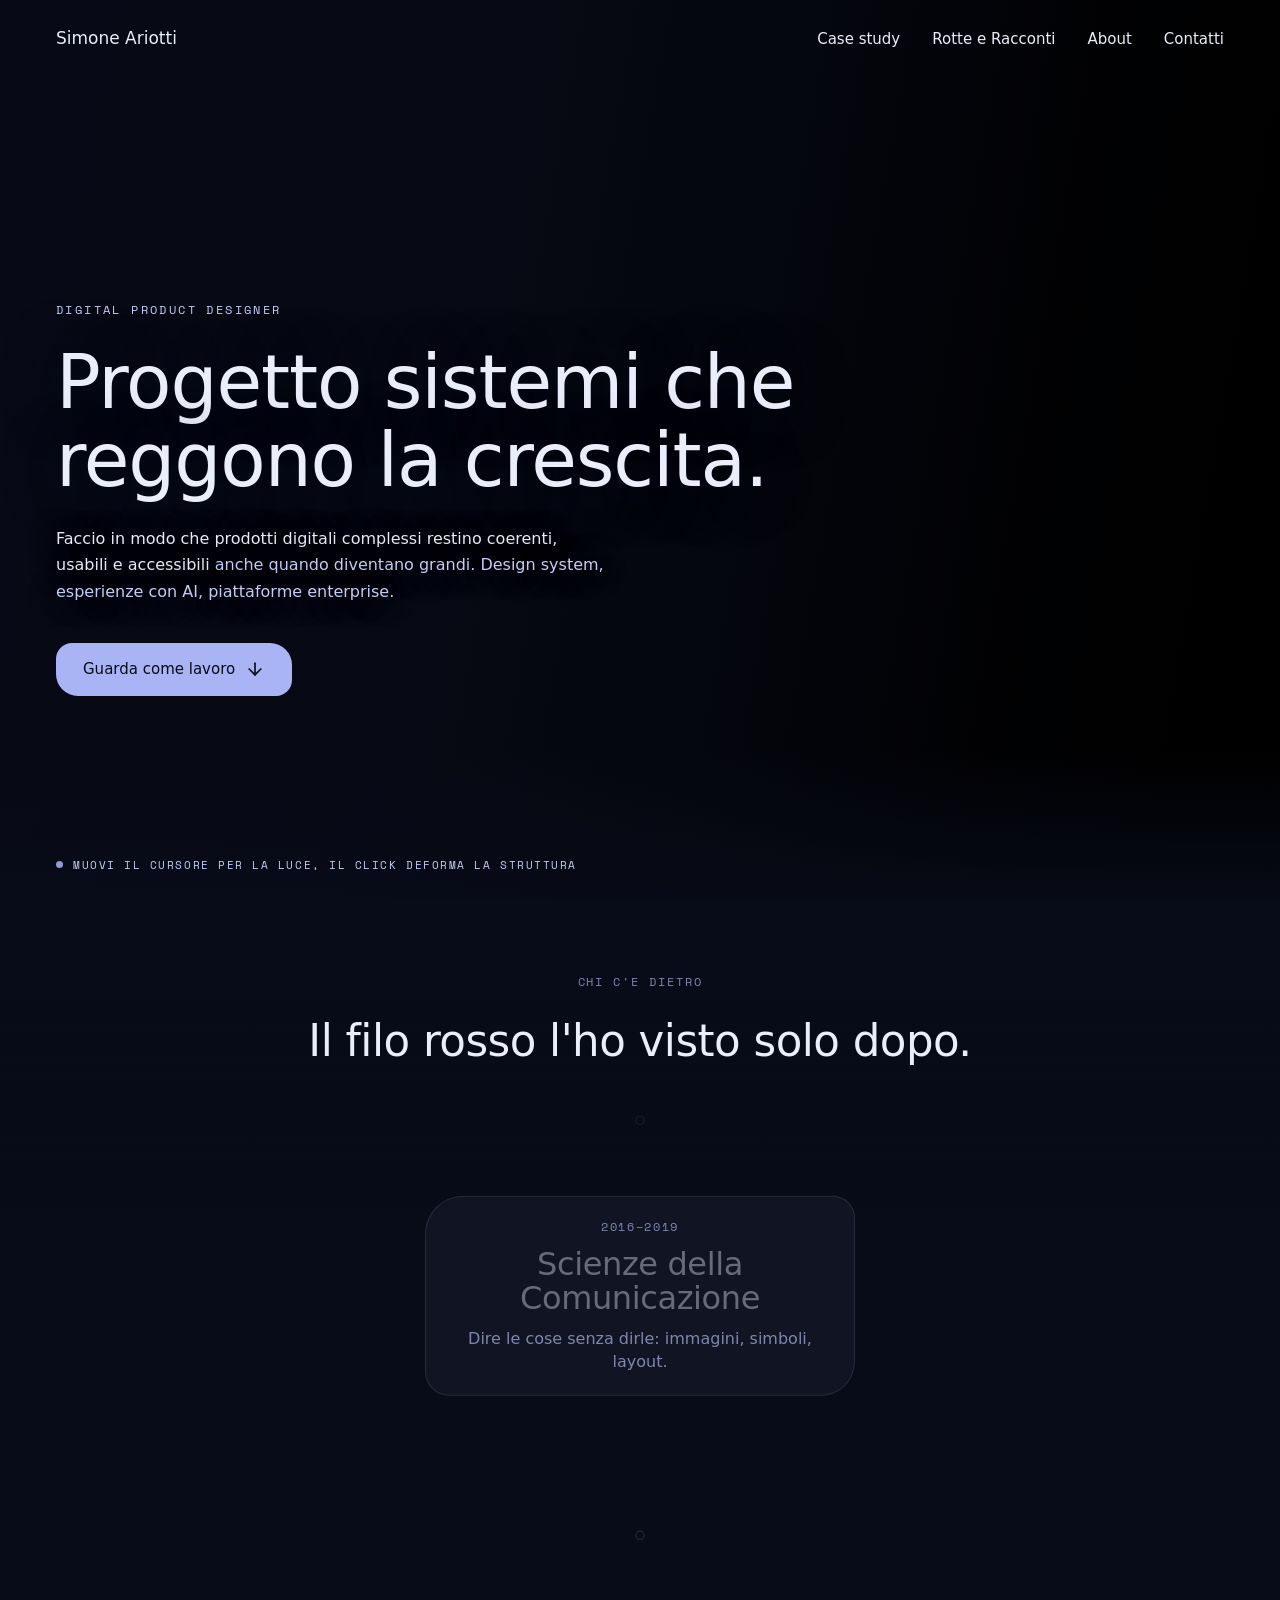
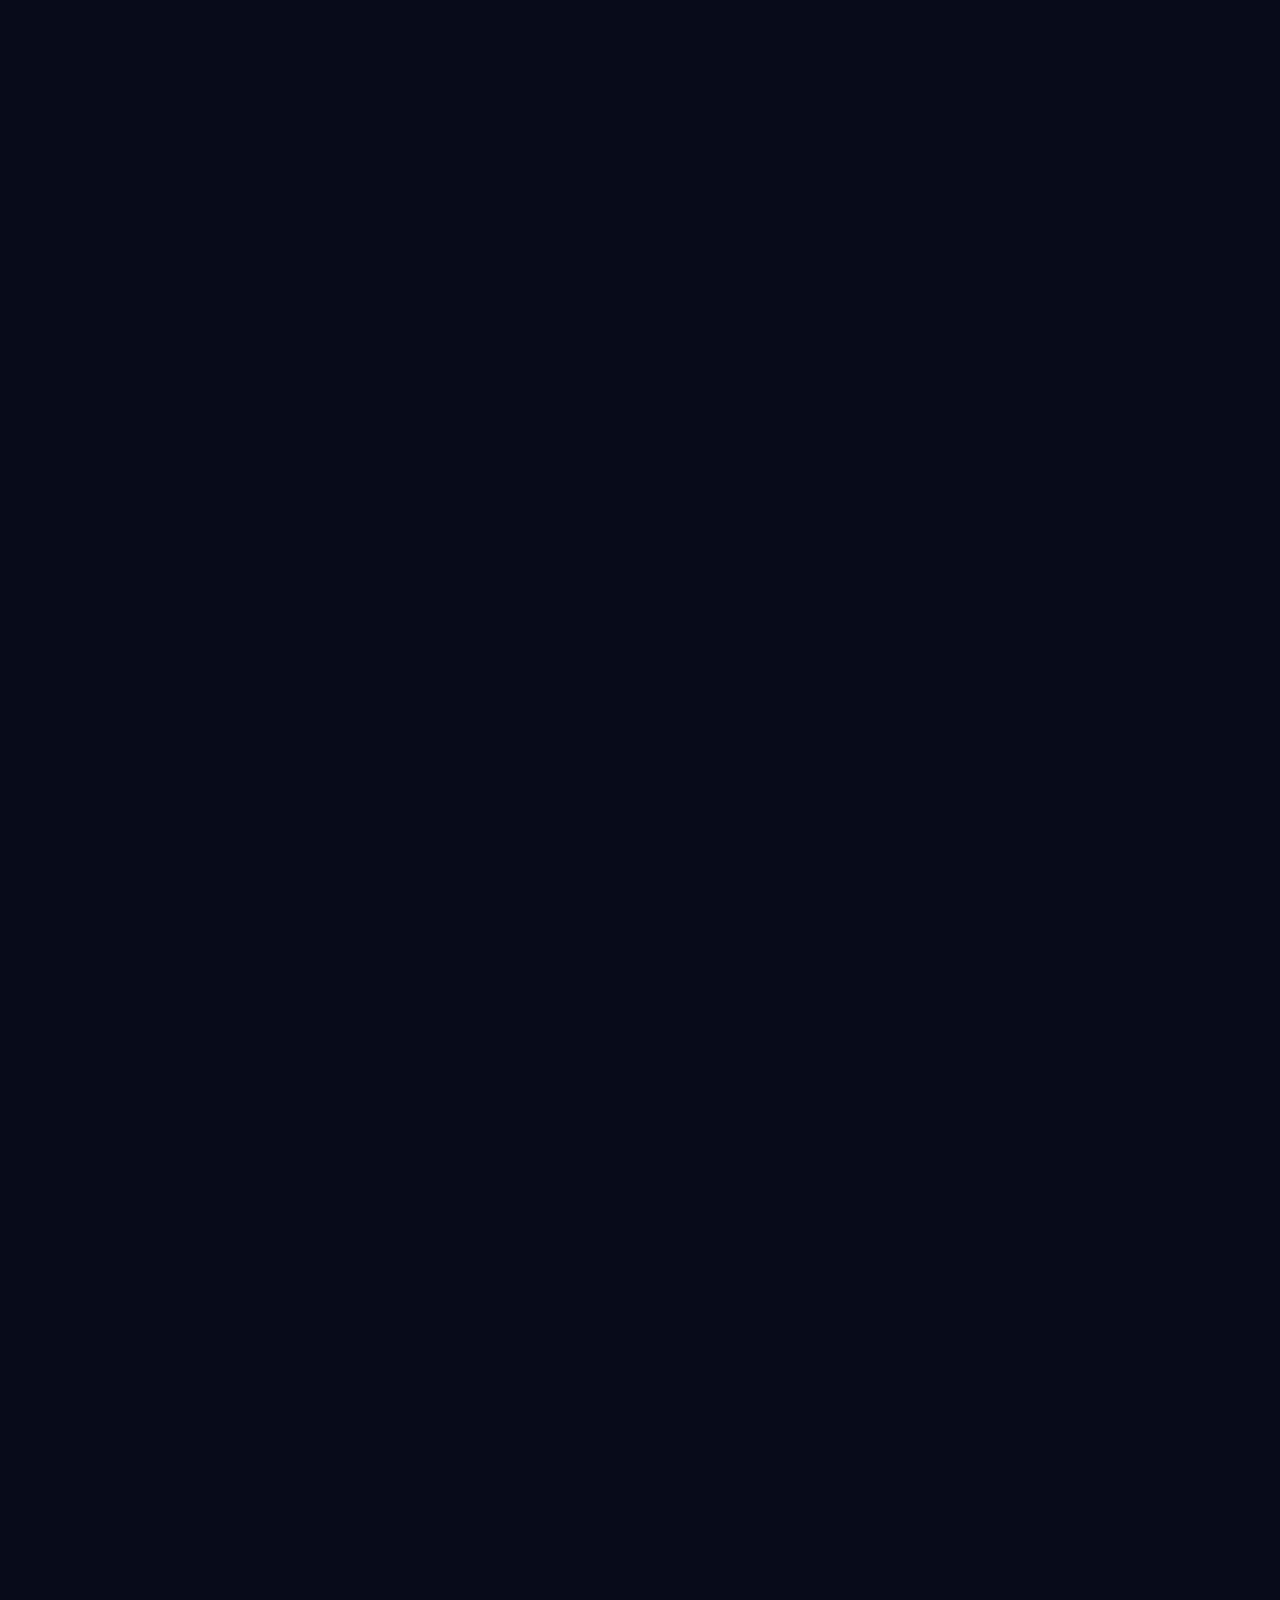
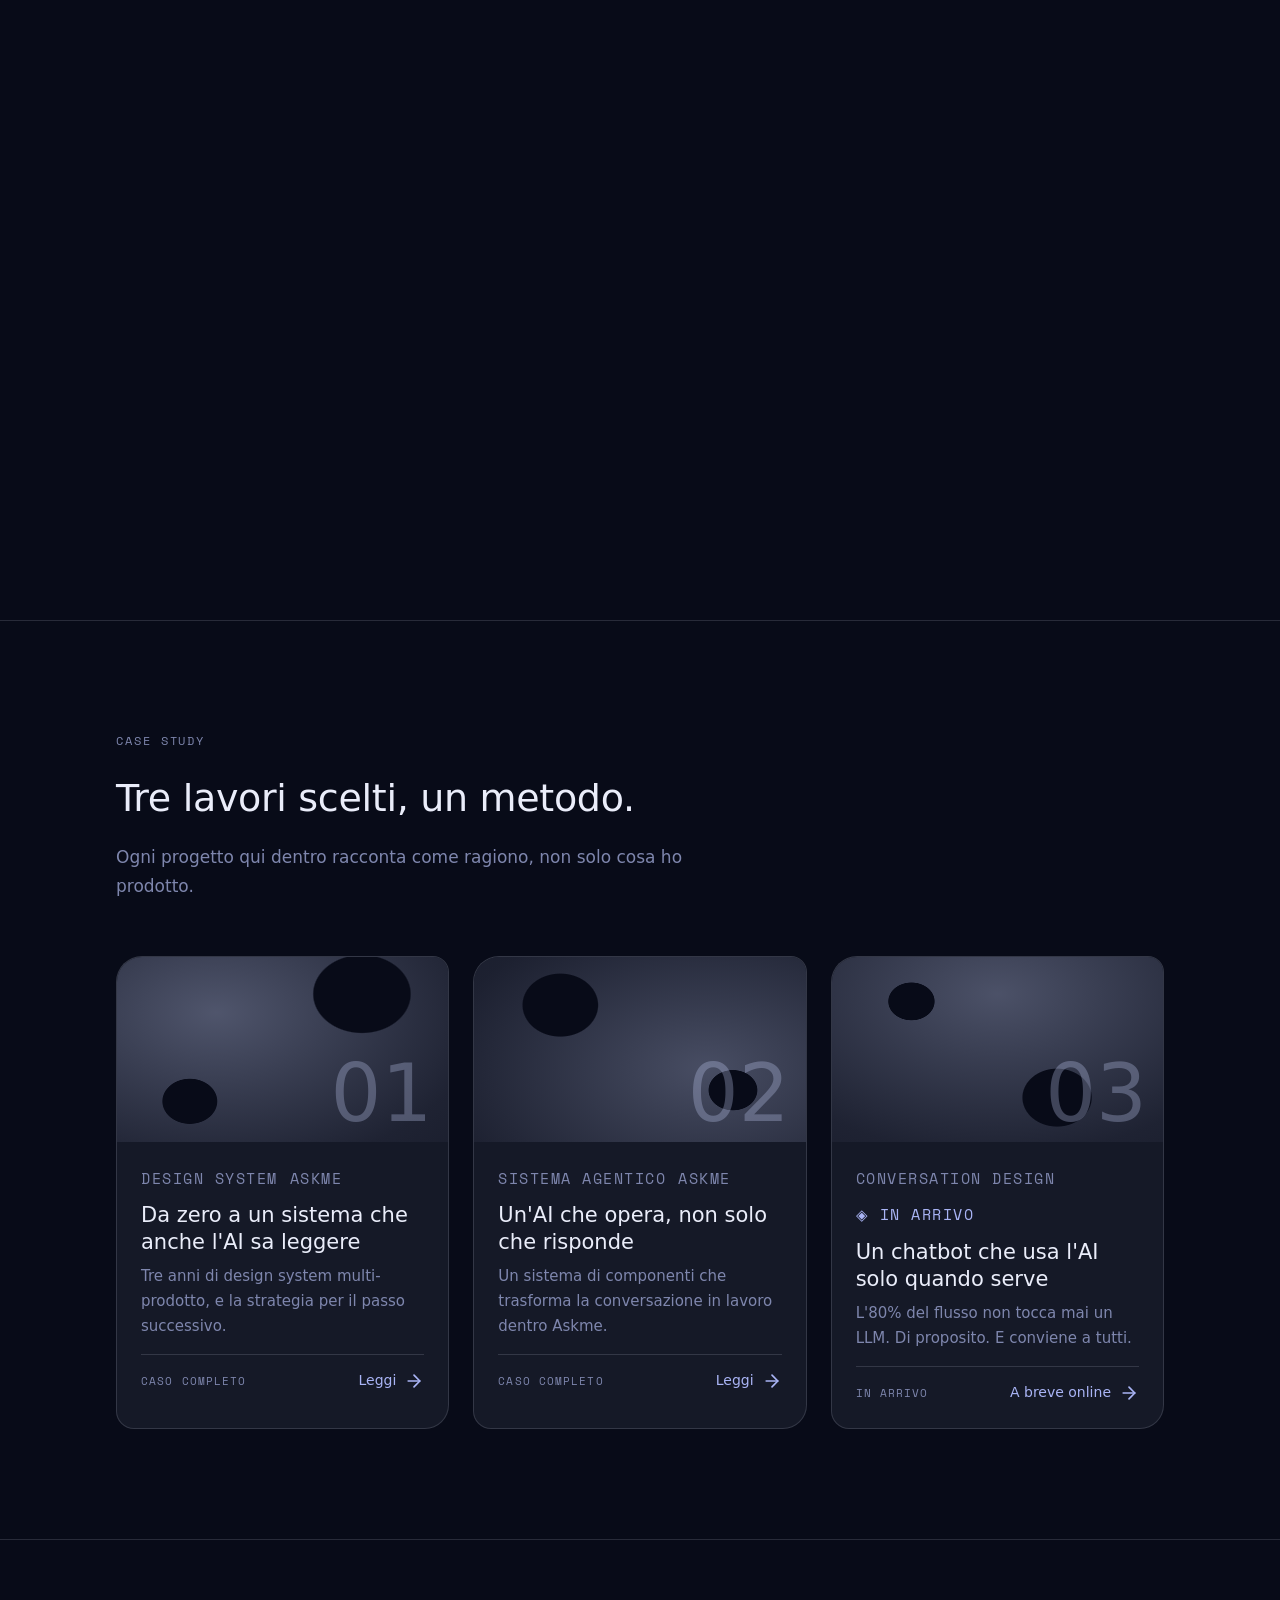
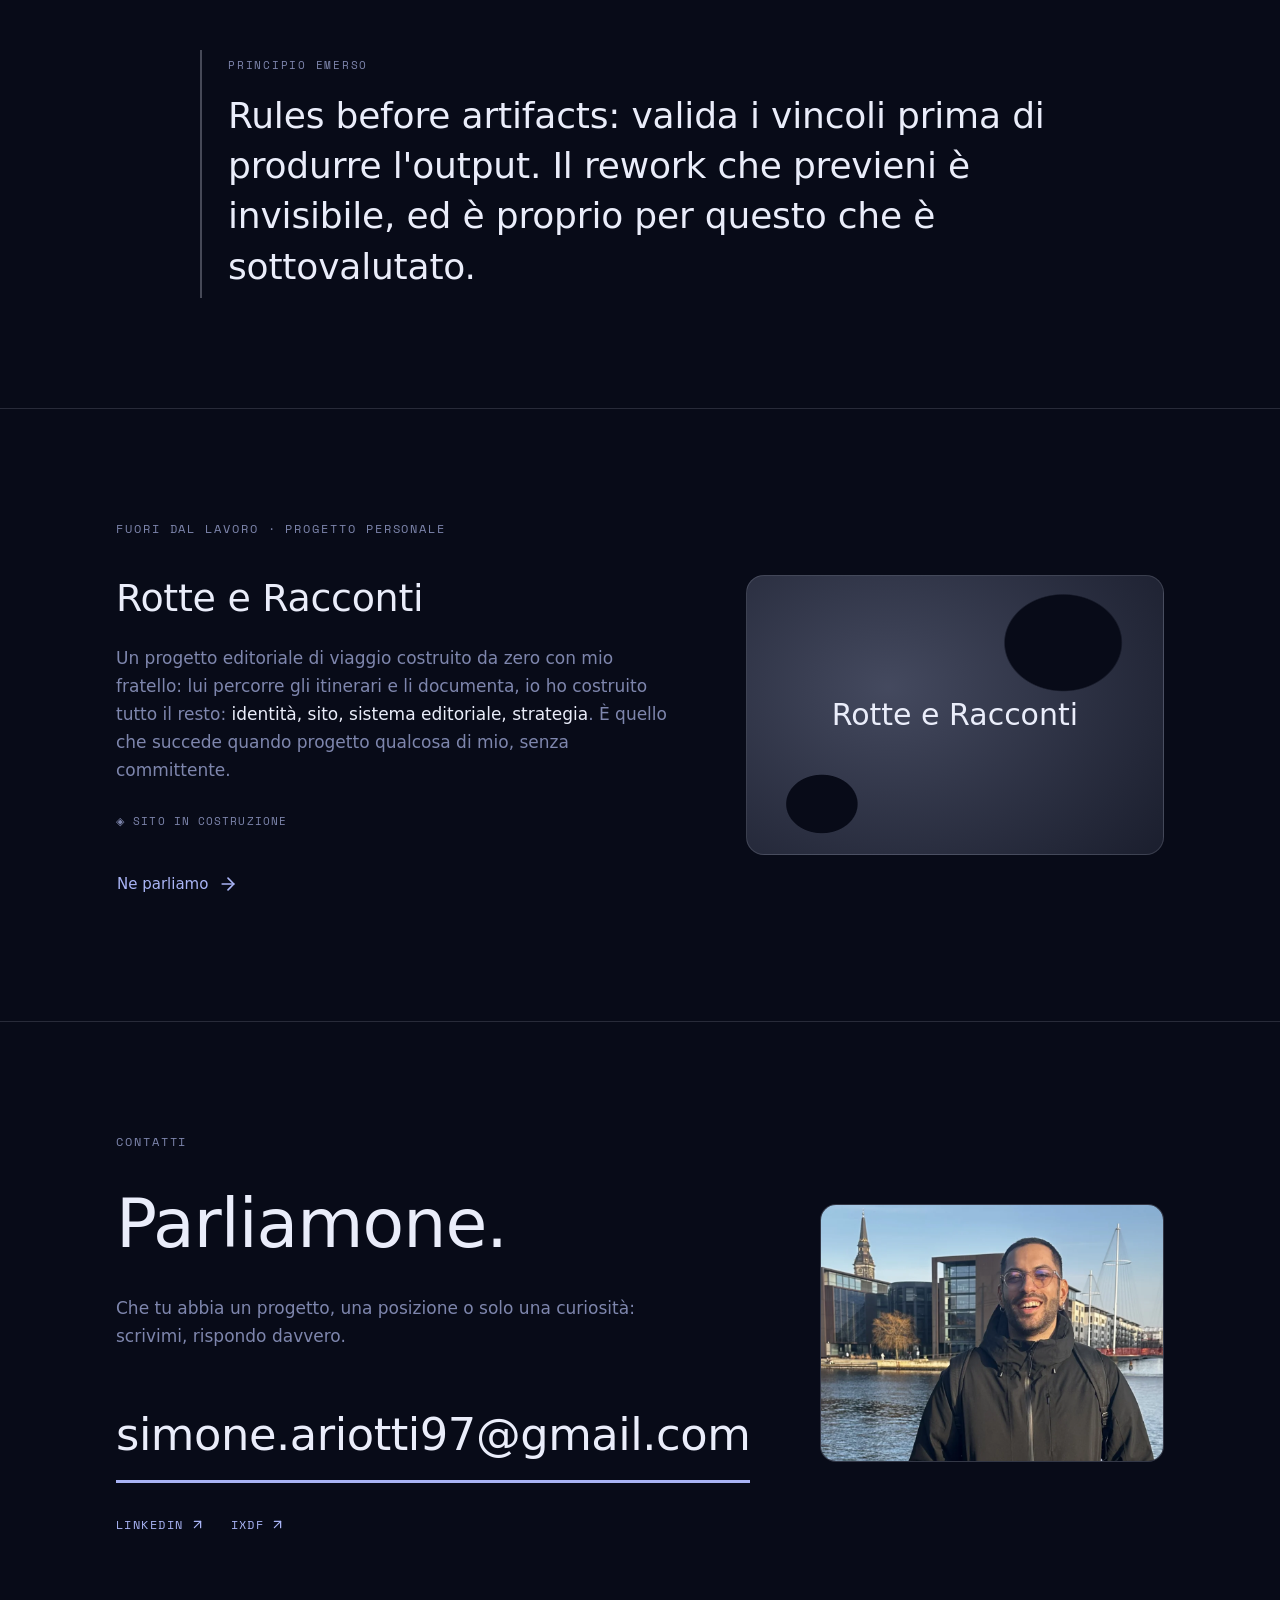
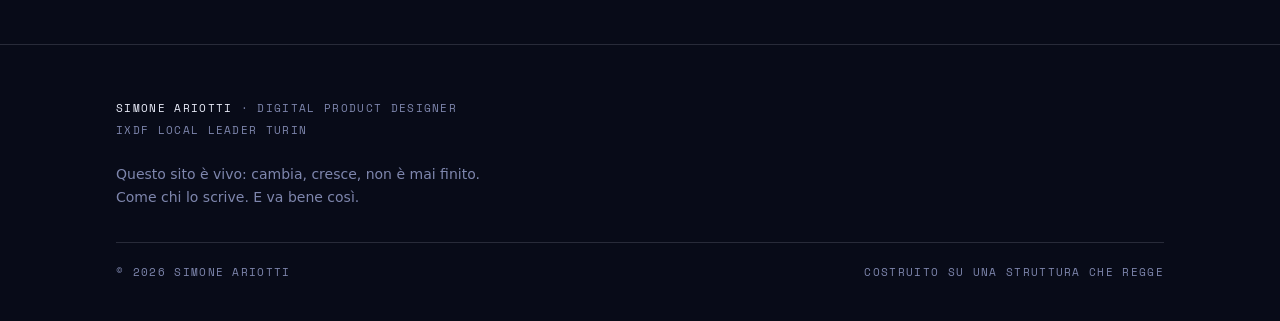
==== commit eefe3fdb: "Sistemate le stazioni del filo su mobile" ====
--- a/index.html
+++ b/index.html
@@ -343,12 +343,25 @@
   .filo.statico .desc{margin:12px 0 0;max-width:none}
   .filo.statico .voce{font-size:clamp(20px,5.4vw,26px)}
 }
+/* le stazioni entrano una alla volta invece di essere gia tutte li: senza JS
+   o con reduced-motion la regola non si applica e resta tutto visibile */
+.reveal-on .filo.statico .tappa,.reveal-on .filo.statico .ritratto-wrap{
+  opacity:0;transform:translateY(20px);
+  transition:opacity 760ms var(--ease-viscoso),transform 760ms var(--ease-viscoso);
+}
+.reveal-on .filo.statico .tappa.entra,.reveal-on .filo.statico .ritratto-wrap.entra{opacity:1;transform:none}
 .filo.statico{height:auto}
 .filo.statico .stage{position:static;height:auto;overflow:visible;padding:clamp(64px,9vw,110px) 0}
 .filo.statico .titolo{position:static;margin-bottom:36px}
 .filo.statico .colonna{position:static;transform:none}
 .filo.statico .thread{display:none}
-.filo.statico .tappa,.filo.statico .ritratto-wrap{--on:1;--focus:.35;--vis:1}
+/* statico: le stazioni sono tutte alla loro forma piena. A .35 restavano a meta
+   accensione e i titoli leggevano come uno stato disabilitato, che non si attiva mai */
+.filo.statico .tappa,.filo.statico .ritratto-wrap{--on:1;--focus:1;--vis:1}
+/* con focus pieno bordo e alone diventerebbero da elemento selezionato: qui nessuna
+   cella e "quella a fuoco", quindi si riportano a un valore di riposo */
+.filo.statico .cella{border-color:color-mix(in srgb, var(--ghiaccio) 24%, transparent);box-shadow:0 20px 50px -34px rgba(0,0,0,.6)}
+.filo.statico .nodo{transform:translateX(-50%) scale(1);box-shadow:0 0 10px color-mix(in srgb, var(--ghiaccio) 45%, transparent)}
 .filo.statico .tappa{margin-bottom:36px}
 .filo.statico .nodo{top:0}
 .filo.statico .desc{opacity:1;transform:none}
@@ -1069,5 +1082,20 @@
   stato();
 })();
 </script>
+<script>
+/* Il filo in modalita statica (touch e schermi piccoli) non ha nessun movimento:
+   le stazioni entrano una alla volta mentre si scorre. In modalita dinamica queste
+   regole CSS non esistono, quindi la classe aggiunta qui non ha alcun effetto. */
+(function(){
+  const filo=document.querySelector('.filo');
+  if(!filo||!window.IntersectionObserver) return;
+  const stazioni=[...filo.querySelectorAll('.tappa, .ritratto-wrap')];
+  const io=new IntersectionObserver((voci,oss)=>{
+    voci.forEach(v=>{ if(!v.isIntersecting) return;
+      v.target.classList.add('entra'); oss.unobserve(v.target); });
+  },{threshold:0.12, rootMargin:'0px 0px -8% 0px'});
+  stazioni.forEach(s=>io.observe(s));
+})();
+</script>
 </body>
 </html>
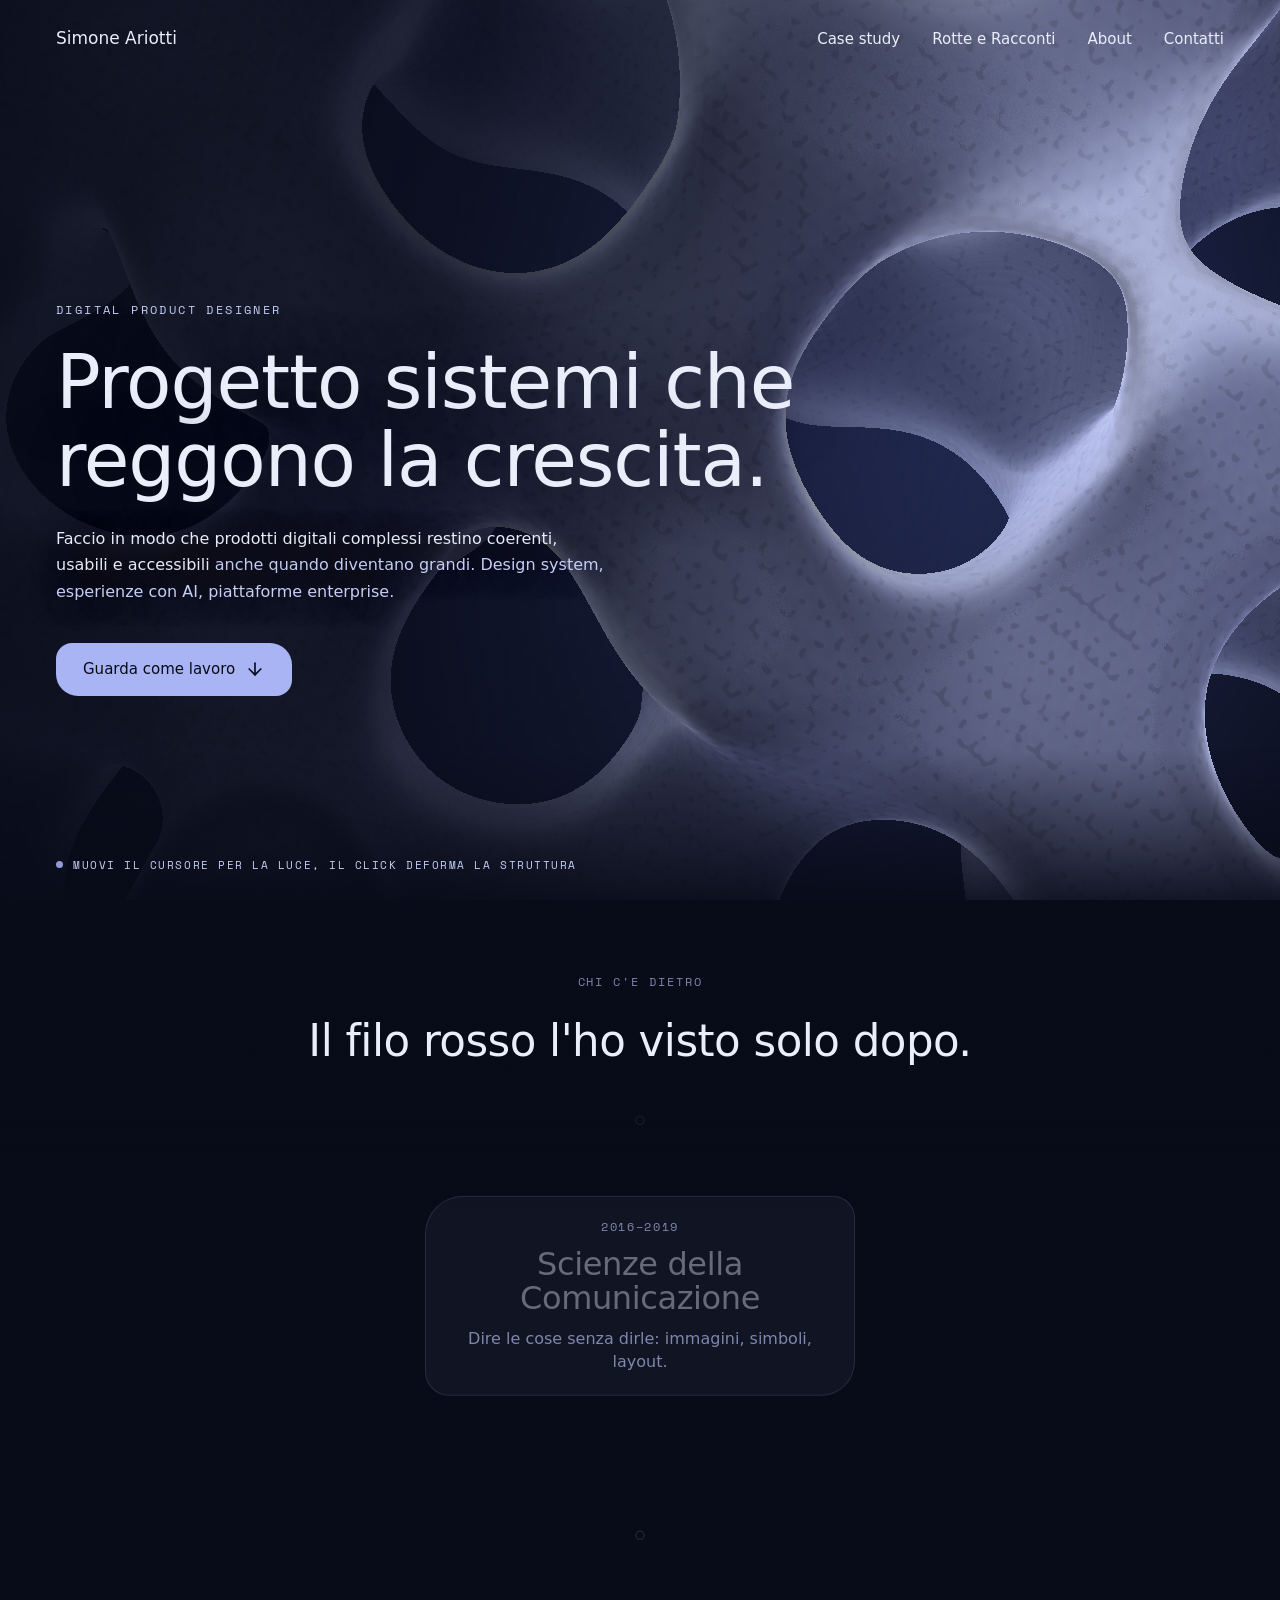
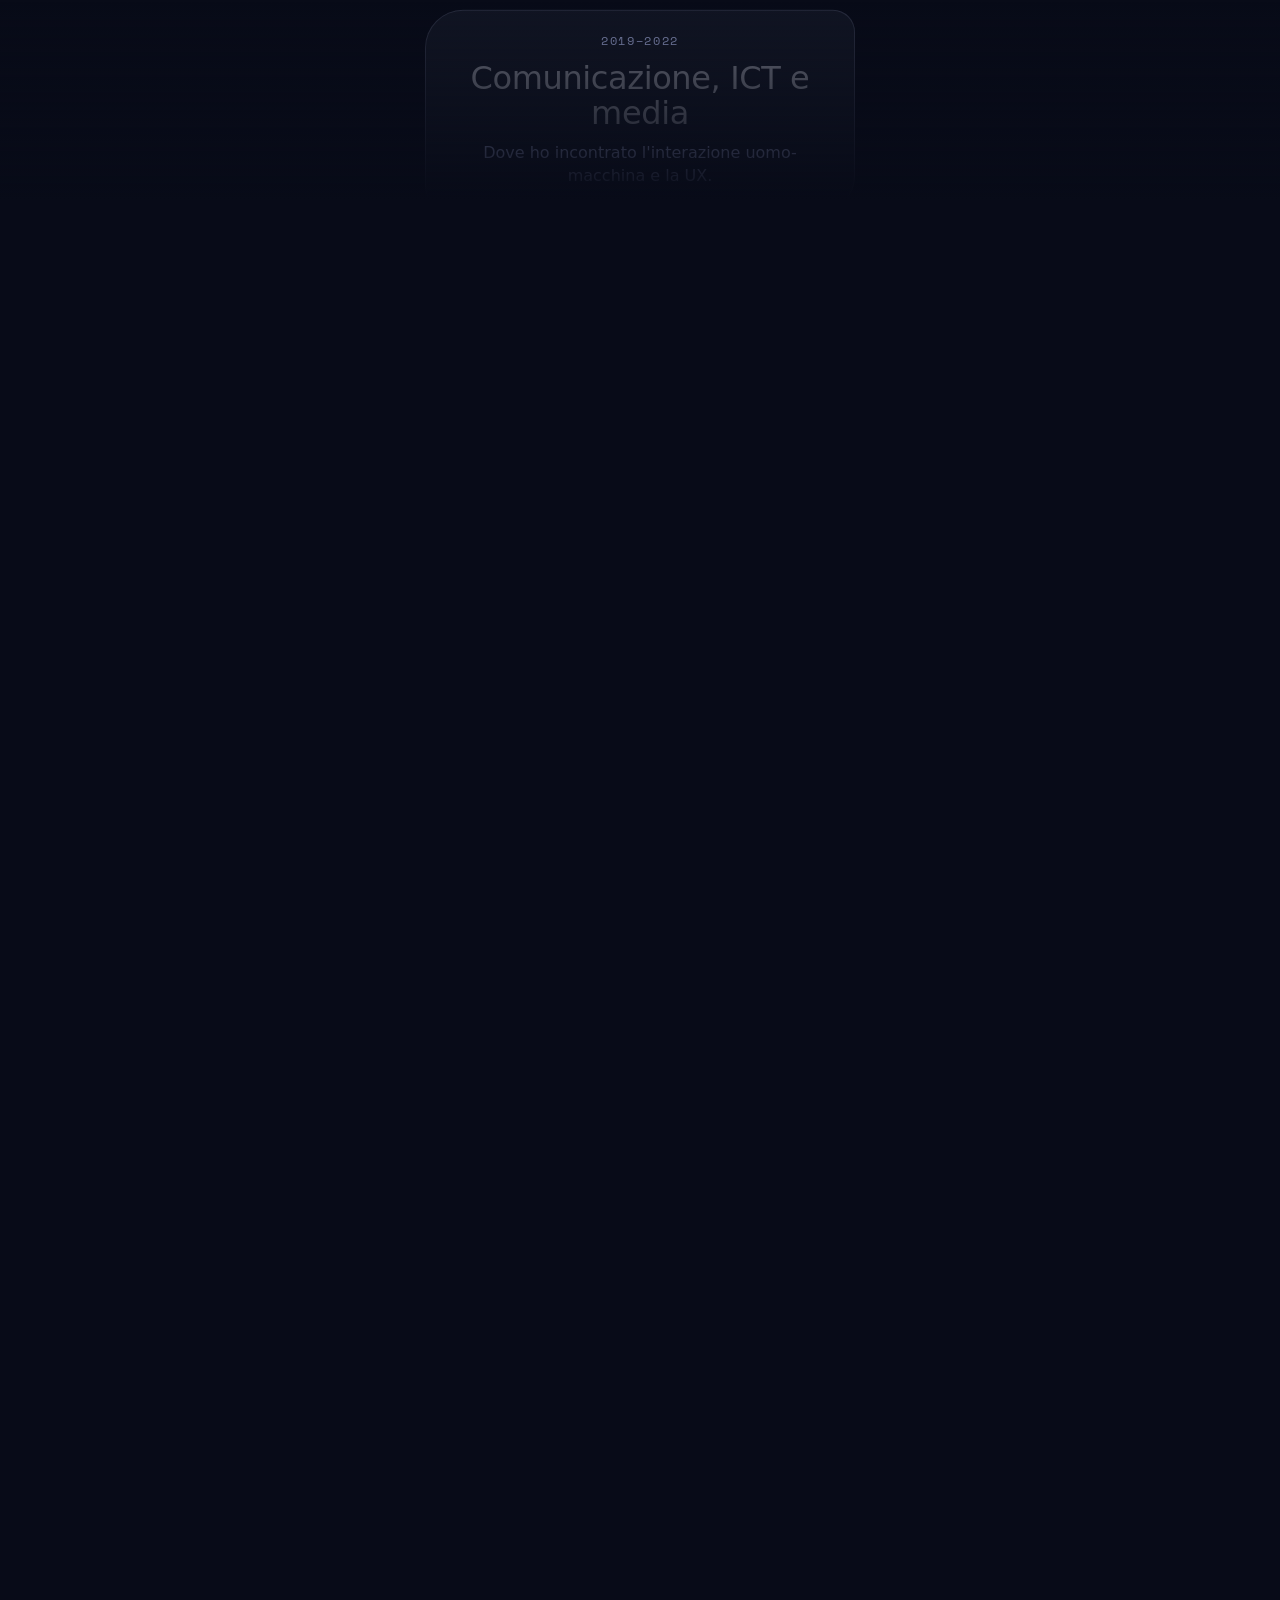
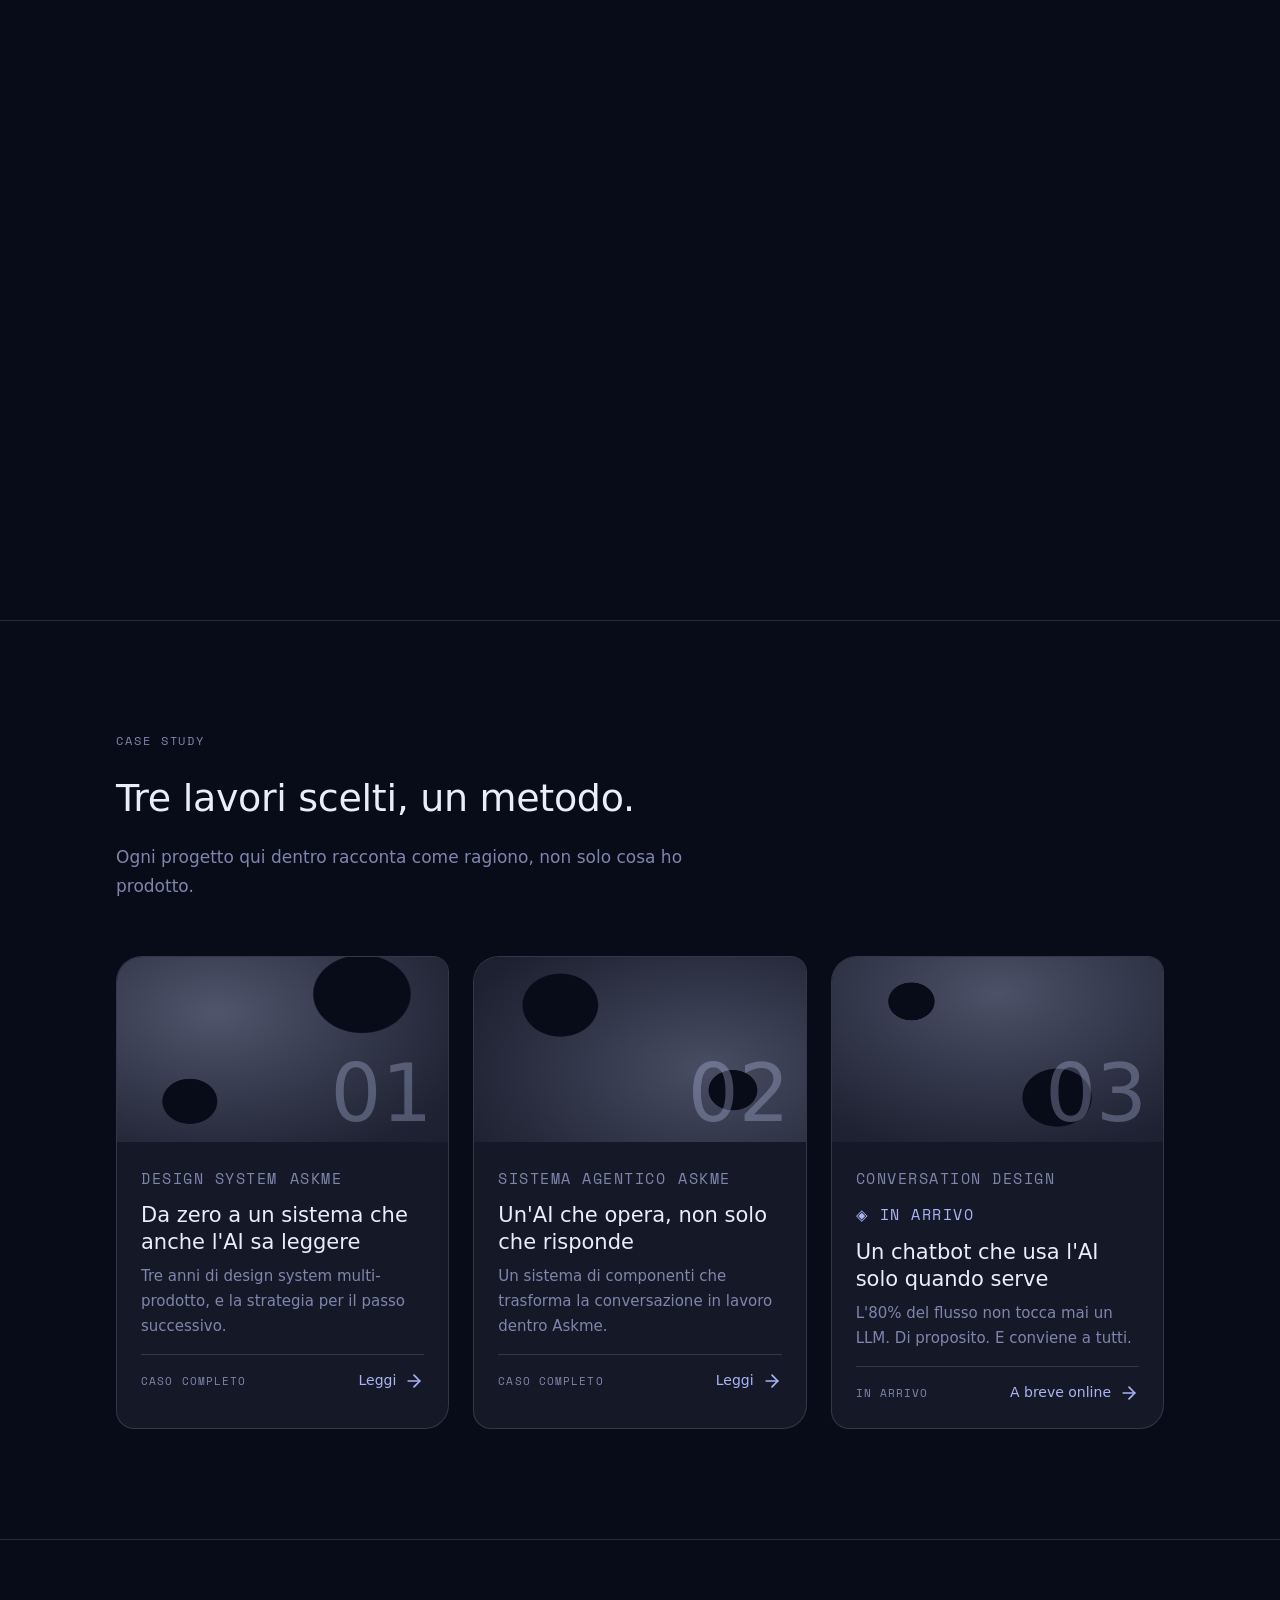
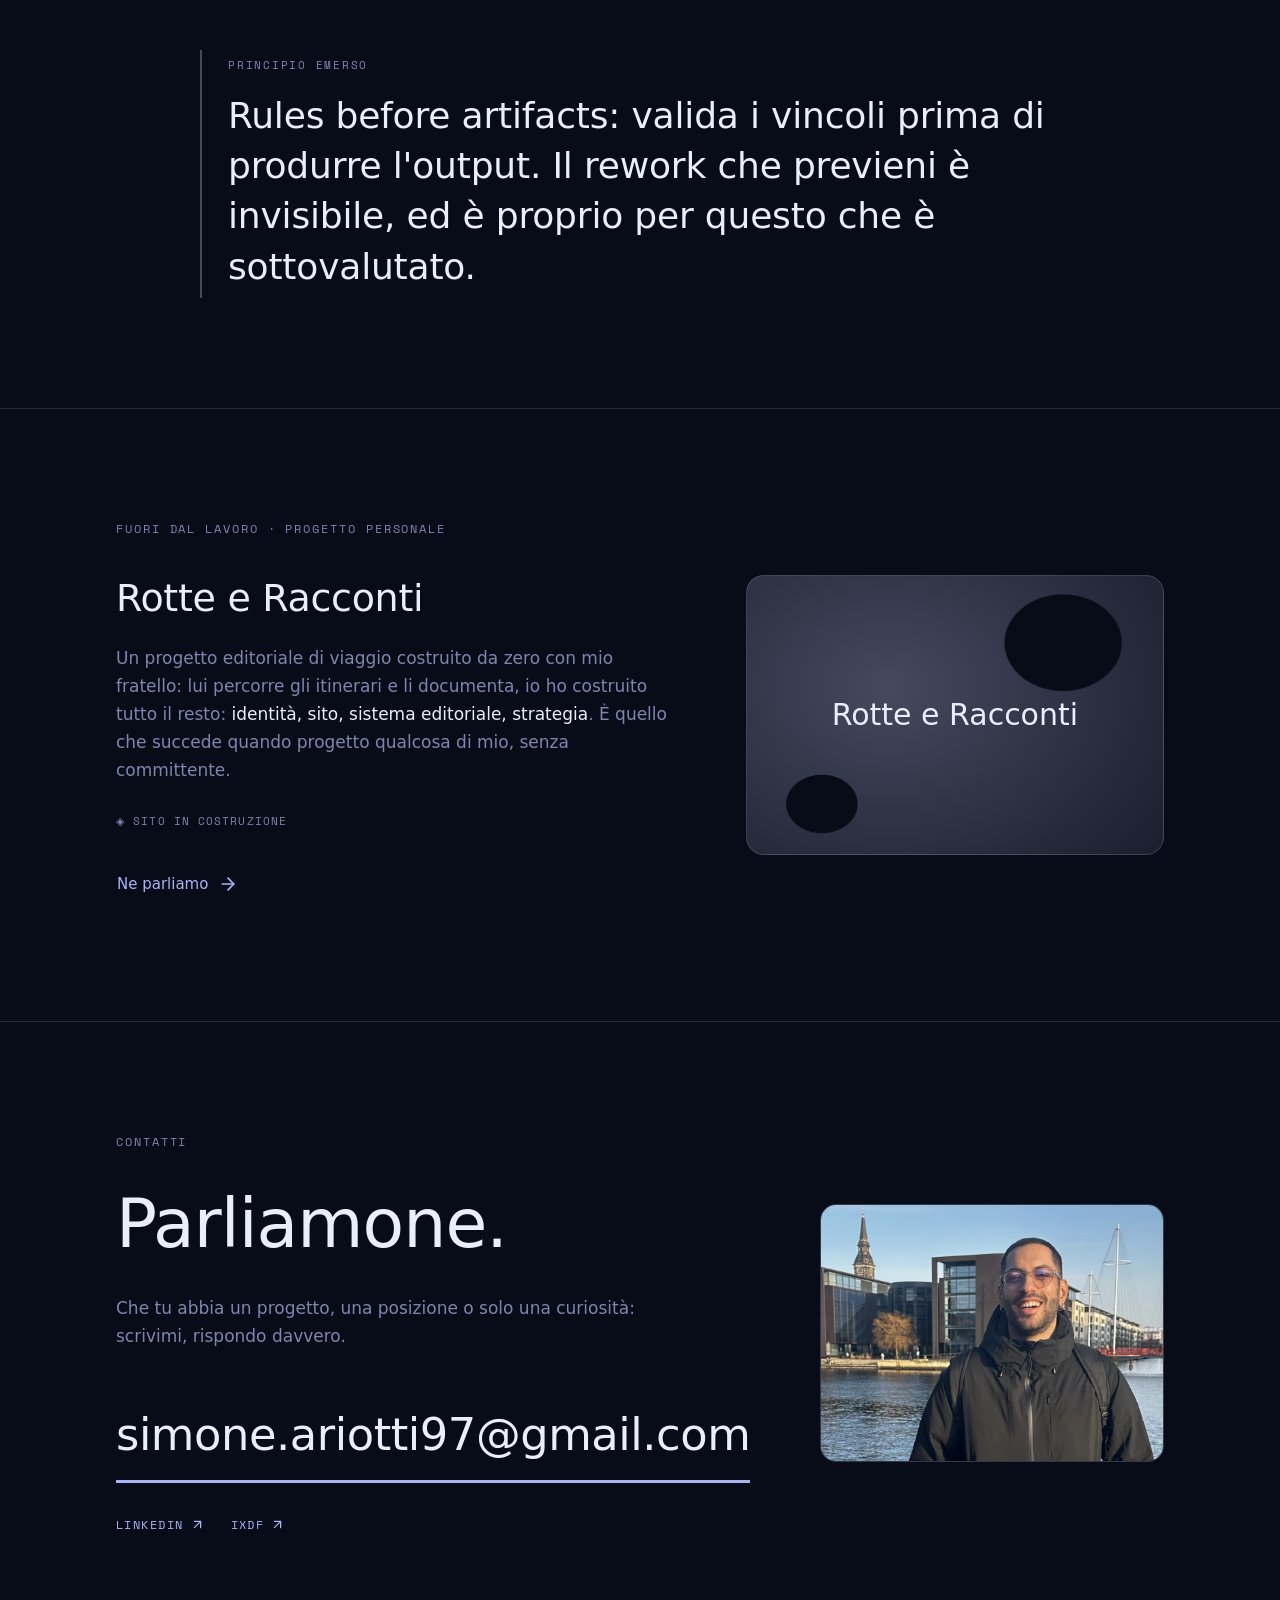
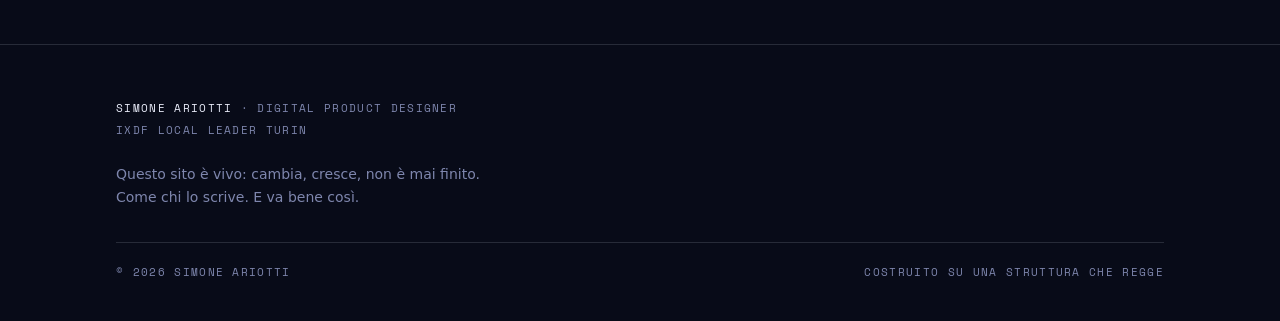
==== commit 6d236450: "Materia di fondo su tutte le pagine" ====
--- a/index.html
+++ b/index.html
@@ -57,6 +57,7 @@
   --ease-viscoso:cubic-bezier(0.22,1,0.36,1);
   --durata-micro:220ms; --durata-orchestrata:800ms;
   --misura-prosa:70ch;
+  --materia:.65;   /* quanto emerge la materia di fondo. Verificato: oltre .65 il testo secondario scende sotto 4.5:1 */
 }
 *{margin:0;padding:0;box-sizing:border-box}
 html{scroll-behavior:smooth}
@@ -75,6 +76,18 @@
 .salta{position:absolute;left:-9999px;top:0;background:var(--funzione);color:var(--abisso);padding:10px 18px;border-radius:0 0 8px 0;z-index:50}
 .salta:focus{left:0}
 
+/* ── MATERIA DI FONDO: la struttura non finisce con la hero.
+   Un livello fisso dietro tutta la pagina, immobile mentre il contenuto scorre.
+   E un'immagine, non lo shader: tenere accesa la GPU per dieci schermate di scroll
+   si paga in batteria e fluidita, e le prestazioni sono una regola non negoziabile.
+   --materia governa quanto emerge: oltre un certo valore il testo secondario scende
+   sotto la soglia di contrasto, quindi non si alza a occhio. ── */
+.materia{
+  position:fixed;inset:0;z-index:-1;pointer-events:none;
+  background:url('assets/materia.webp') center center / cover no-repeat;
+  opacity:var(--materia);
+}
+@media (max-width:760px){.materia{opacity:calc(var(--materia) * .8)}}
 .wrap{max-width:1160px;margin:0 auto;padding:0 clamp(20px,4.5vw,56px)}
 
 /* ── NAV ── */
@@ -468,6 +481,7 @@
   <symbol id="i-mail" viewBox="0 0 24 24"><rect width="20" height="16" x="2" y="4" rx="2"/><path d="m22 7-8.97 5.7a1.94 1.94 0 0 1-2.06 0L2 7"/></symbol>
 </svg>
 
+<div class="materia" aria-hidden="true"></div>
 <a class="salta" href="#lavori">Salta al contenuto</a>
 
 <nav class="principale sovrapposta" aria-label="Principale">
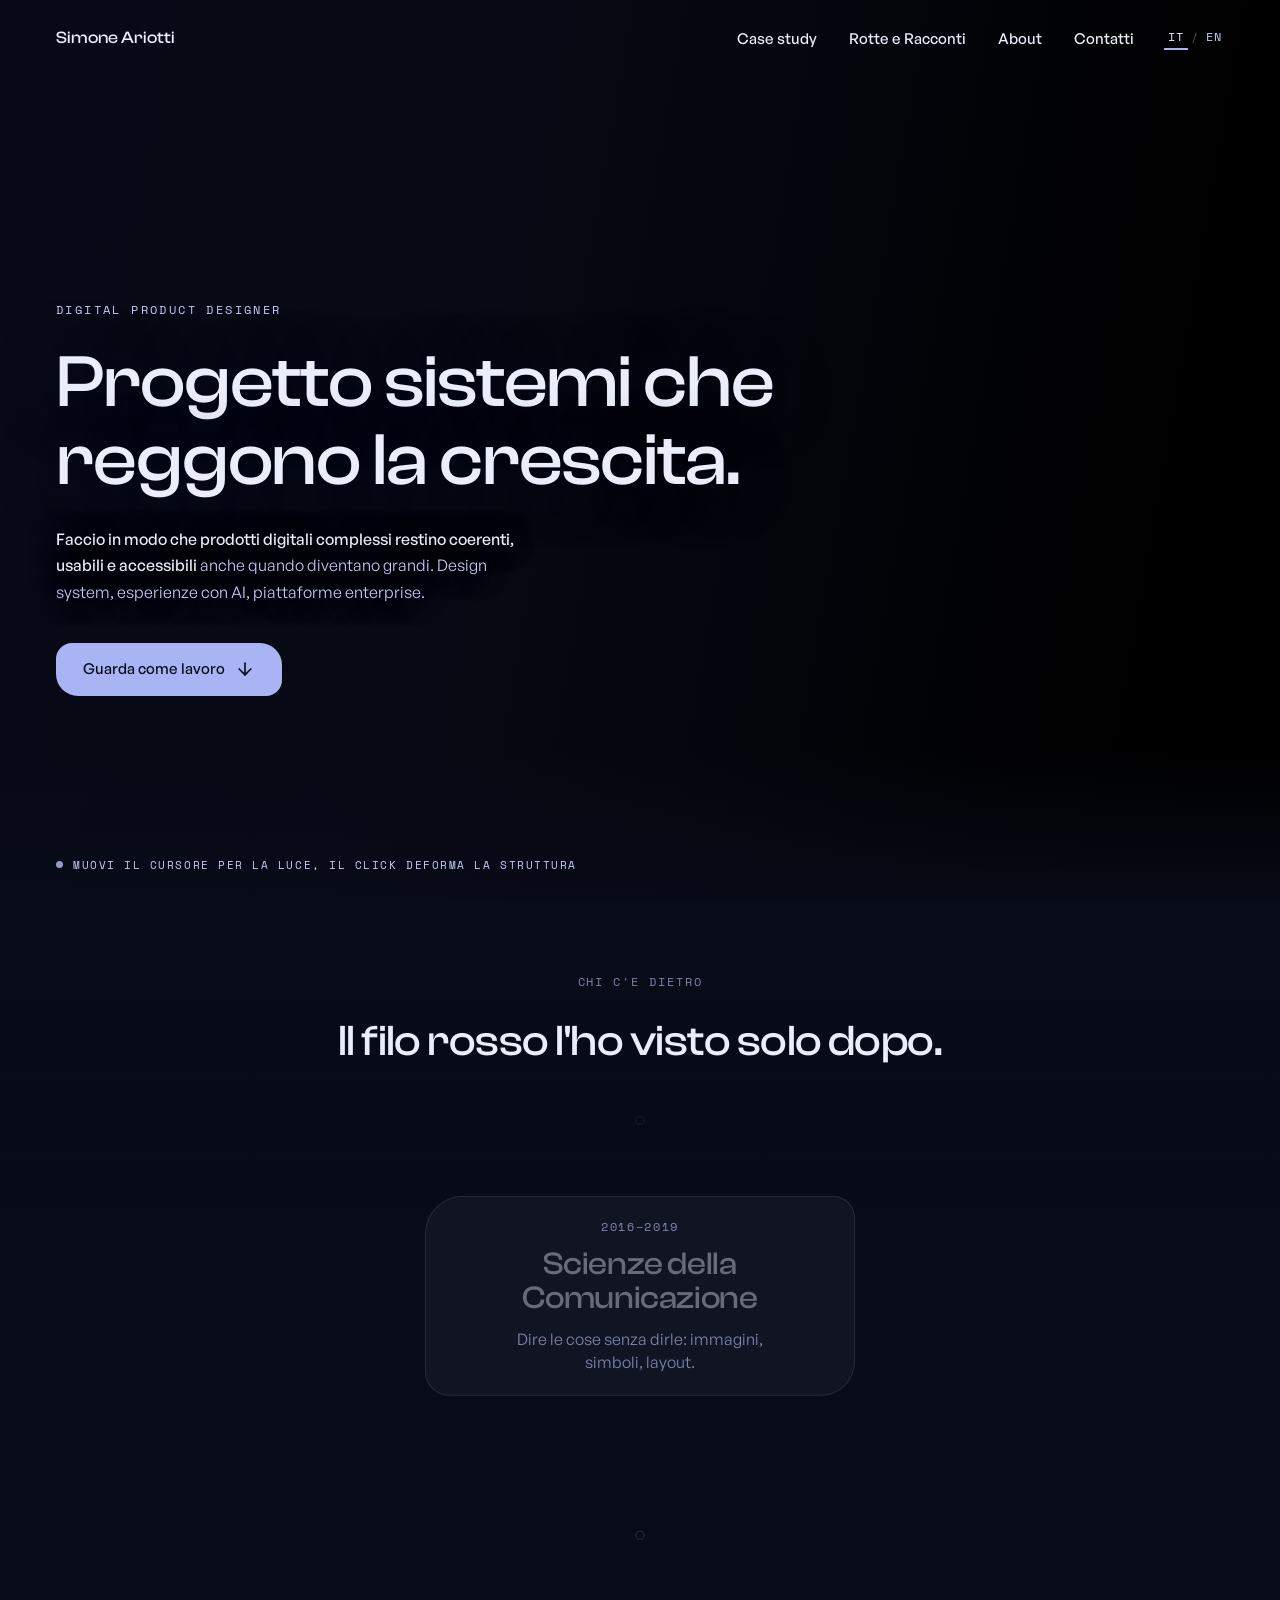
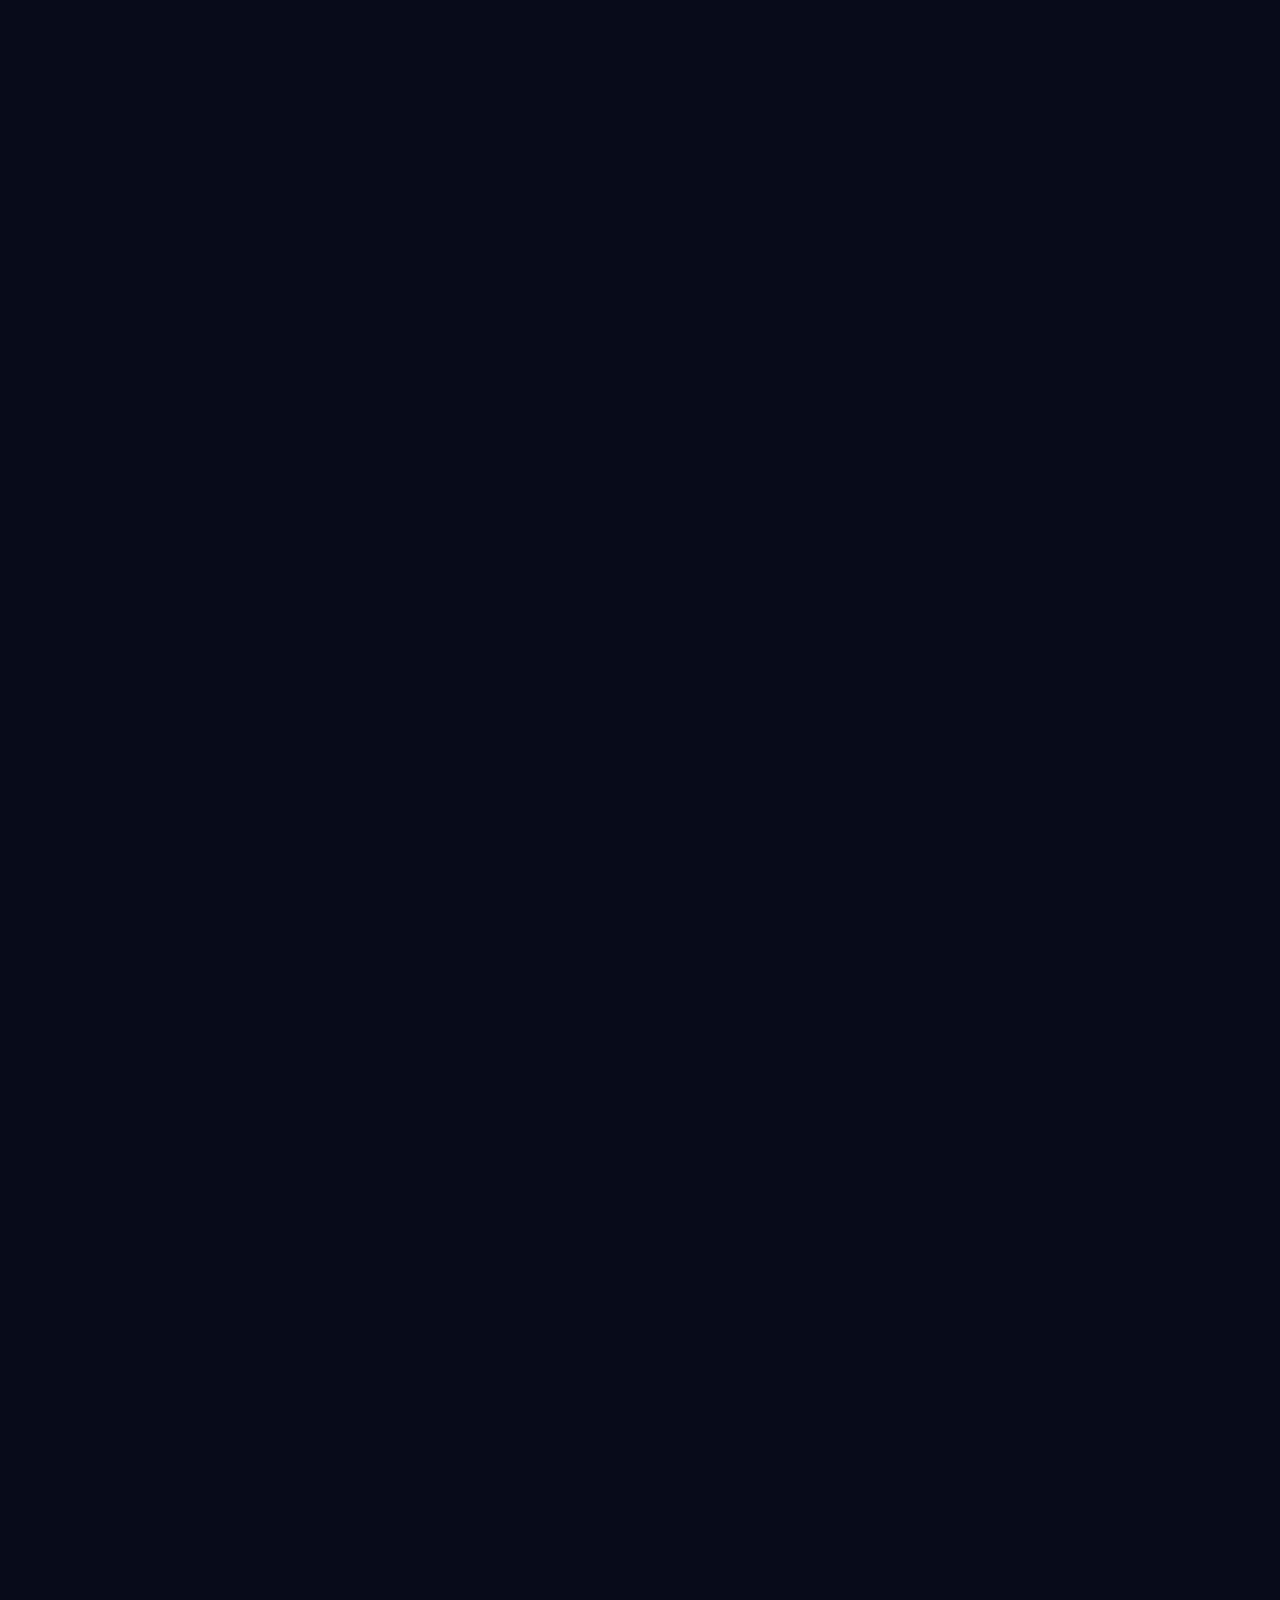
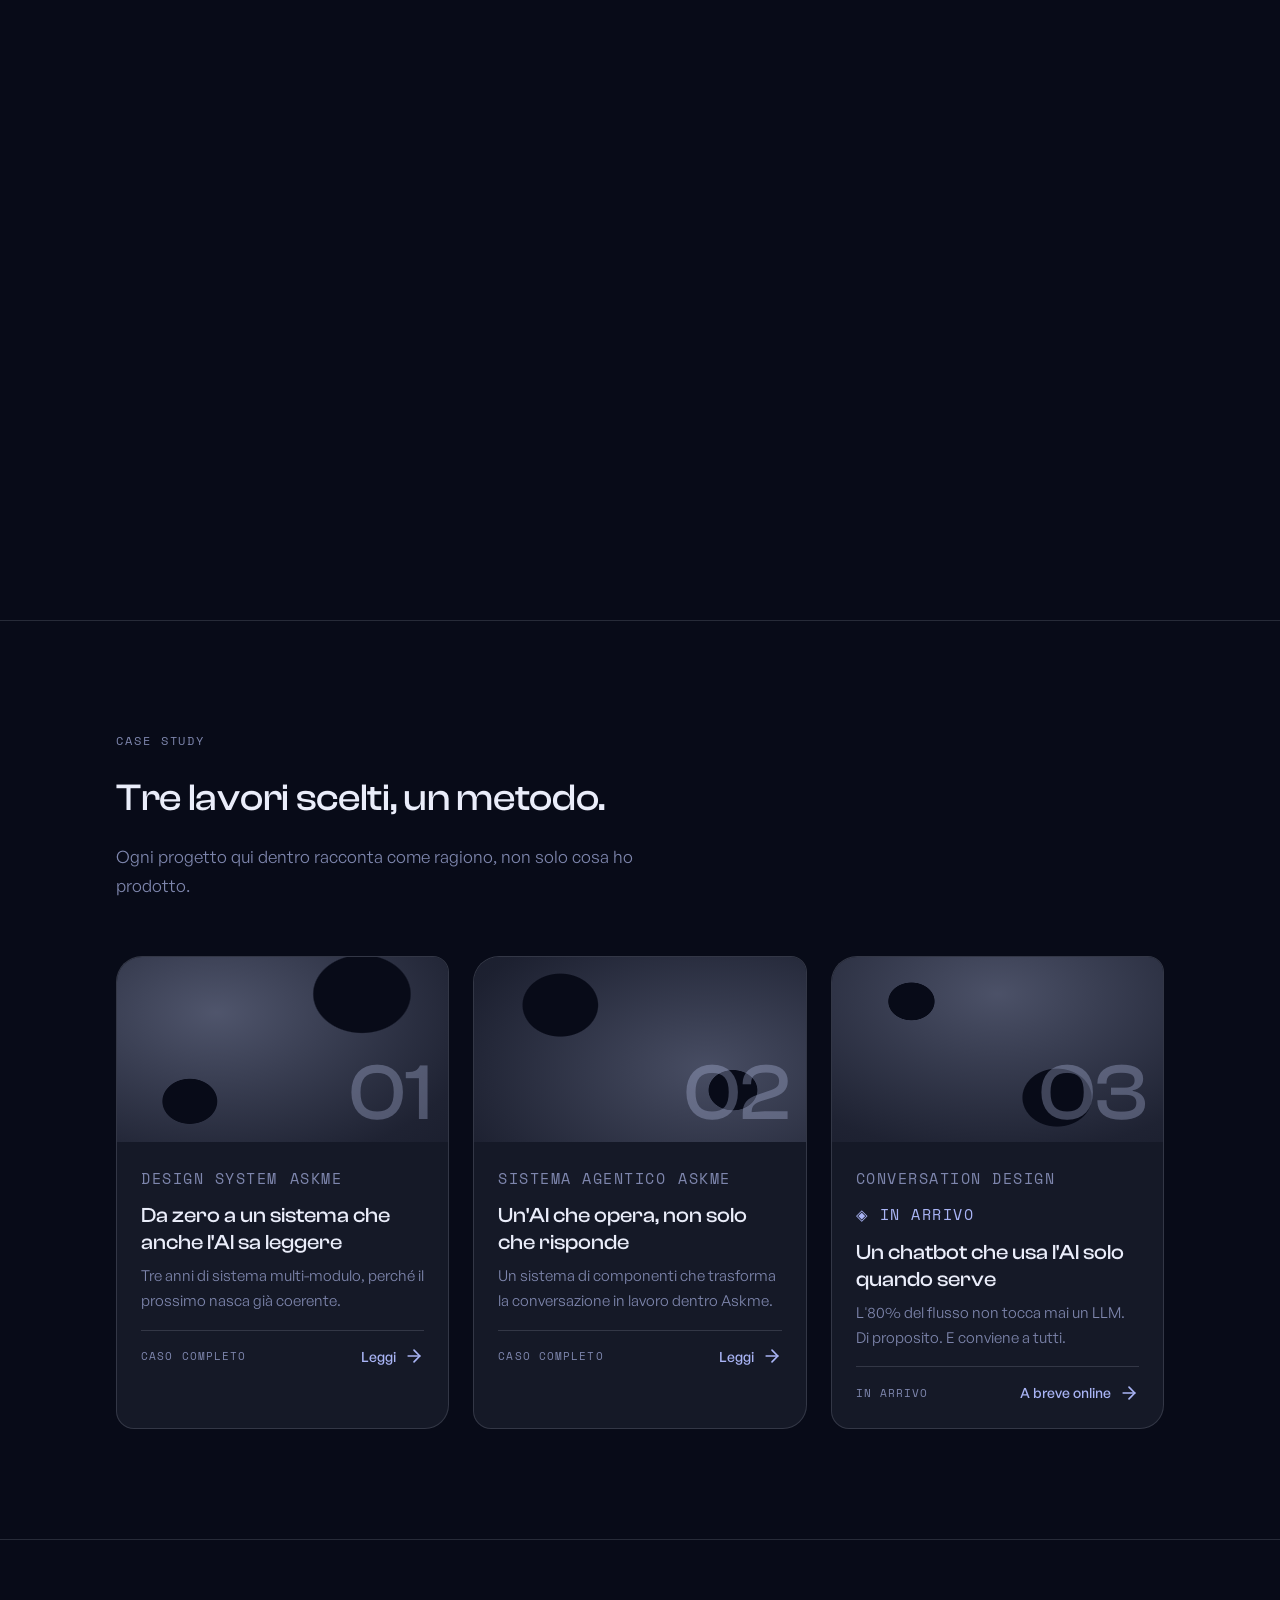
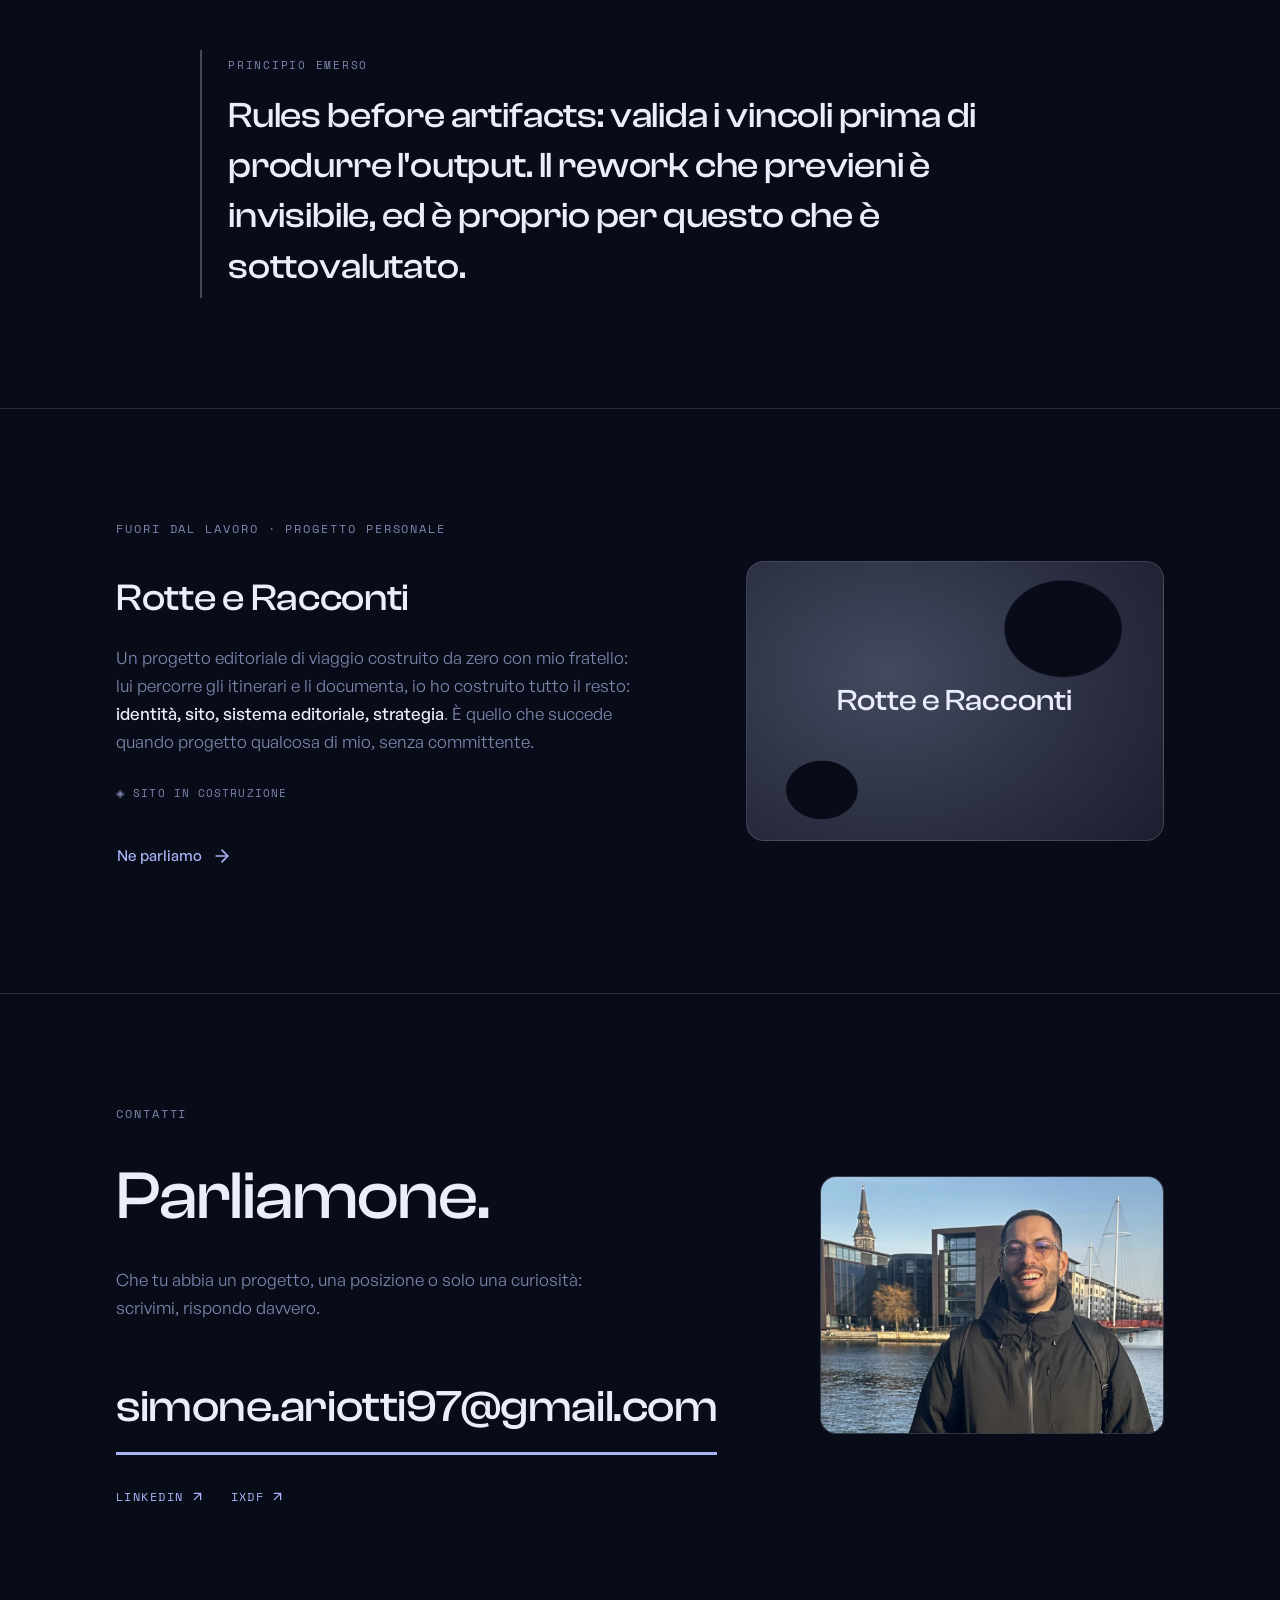
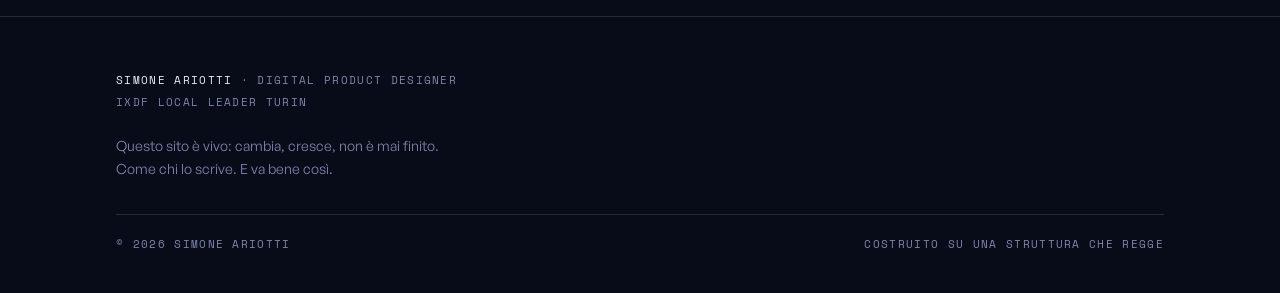
==== commit 981f9a62: "CS01: la misura, autocritica e nuovo principio. Vocabolario moduli su tutto il sito" ====
--- a/index.html
+++ b/index.html
@@ -6,6 +6,9 @@
 <title>Simone Ariotti · Digital Product Designer</title>
 <meta name="description" content="Digital Product Designer. Progetto sistemi che reggono la crescita: design system, esperienze con AI e piattaforme enterprise B2B. Case study, percorso e contatti.">
 <link rel="canonical" href="https://simoneariotti.github.io/portfolio/">
+<link rel="alternate" hreflang="it" href="https://simoneariotti.github.io/portfolio/">
+<link rel="alternate" hreflang="en" href="https://simoneariotti.github.io/portfolio/en/">
+<link rel="alternate" hreflang="x-default" href="https://simoneariotti.github.io/portfolio/">
 <meta name="author" content="Simone Ariotti">
 <meta name="theme-color" content="#080B18">
 
@@ -29,8 +32,36 @@
 <meta name="twitter:description" content="Digital Product Designer. Progetto sistemi che reggono la crescita: design system, esperienze con AI e piattaforme enterprise B2B. Case study, percorso e contatti.">
 <meta name="twitter:image" content="https://simoneariotti.github.io/portfolio/assets/og-image.jpg">
 <style>
-@import url('https://api.fontshare.com/v2/css?f[]=clash-display@400,500,600&f[]=general-sans@400,500,600&display=swap');
-@import url('https://fonts.googleapis.com/css2?family=Space+Mono:wght@400&display=swap');
+/* Font ospitati qui, nessuna terza parte. Solo i pesi che il sito usa davvero,
+   verificati misurando il font-weight calcolato di ogni elemento nel browser:
+   Clash Display solo 500, General Sans 400 e 500, Space Mono 400.
+   Aggiungerne uno = copiare il .woff2 e ripetere il blocco.
+   Licenze in assets/font/, ITF Free Font License per i due Fontshare. */
+@font-face{
+  font-family:'Clash Display';font-style:normal;font-weight:500;font-display:swap;
+  src:url('assets/font/clash-display-500.woff2') format('woff2');
+}
+@font-face{
+  font-family:'General Sans';font-style:normal;font-weight:400;font-display:swap;
+  src:url('assets/font/general-sans-400.woff2') format('woff2');
+}
+@font-face{
+  font-family:'General Sans';font-style:normal;font-weight:500;font-display:swap;
+  src:url('assets/font/general-sans-500.woff2') format('woff2');
+}
+/* Space Mono ospitato qui, non su un CDN esterno: senza terze parti
+   nessun IP dei visitatori esce dal sito. SIL Open Font License 1.1,
+   licenza in assets/font/LICENSE-space-mono.txt */
+@font-face{
+  font-family:'Space Mono';font-style:normal;font-weight:400;font-display:swap;
+  src:url('assets/font/space-mono-400-latin.woff2') format('woff2');
+  unicode-range:U+0000-00FF,U+0131,U+0152-0153,U+02BB-02BC,U+02C6,U+02DA,U+02DC,U+0304,U+0308,U+0329,U+2000-206F,U+20AC,U+2122,U+2191,U+2193,U+2212,U+2215,U+FEFF,U+FFFD;
+}
+@font-face{
+  font-family:'Space Mono';font-style:normal;font-weight:400;font-display:swap;
+  src:url('assets/font/space-mono-400-latin-ext.woff2') format('woff2');
+  unicode-range:U+0100-02BA,U+02BD-02C5,U+02C7-02CC,U+02CE-02D7,U+02DD-02FF,U+1D00-1DBF,U+1E00-1E9F,U+1EF2-1EFF,U+2020,U+20A0-20AB,U+20AD-20C0,U+2113,U+2C60-2C7F,U+A720-A7FF;
+}
 
 :root{
   /* ── Palette RETICOLO: un solo tema, scuro ── */
@@ -114,6 +145,61 @@
   transition:color var(--durata-micro) var(--ease-viscoso);
 }
 nav.principale ul a:hover{color:var(--funzione)}
+/* Switch di lingua. Stesso modello della barra indice dell'about:
+   l'accento segnala dove sei, e uno stato attivo, non decorazione.
+   Sopra la hero la barra e trasparente e il fondo e la struttura animata:
+   li --mezzo scende a 2,5:1, quindi la lingua non attiva usa --ghiaccio. */
+nav.principale ul li.lingua{display:flex;align-items:center;gap:5px;font-family:var(--font-mono);font-size:12px;letter-spacing:.1em}
+nav.principale ul li.lingua a,nav.principale ul li.lingua .attiva{
+  /* area di tocco 24x24 minimo (WCAG 2.5.8): i margini negativi la allargano
+     senza spostare il resto della barra */
+  display:inline-flex;align-items:center;justify-content:center;
+  min-width:24px;min-height:24px;margin:-4px -2px;
+  font-family:var(--font-mono);font-size:12px;letter-spacing:.1em;
+  border-bottom:2px solid transparent;
+  transition:color var(--durata-micro) var(--ease-viscoso),border-color var(--durata-micro) var(--ease-viscoso);
+}
+/* Space Mono esiste solo in 400 e 700: ereditare il 500 della barra farebbe
+   sintetizzare al browser un finto grassetto. */
+nav.principale ul li.lingua a,nav.principale ul li.lingua .attiva{font-weight:400}
+nav.principale ul li.lingua a{color:var(--ghiaccio);text-decoration:none}
+nav.principale ul li.lingua a:hover,nav.principale ul li.lingua a:focus-visible{color:var(--testo)}
+/* Deroga voluta rispetto alla barra indice, che colora anche il testo di --funzione:
+   qui la barra puo' stare sopra la hero, dove --funzione sul testo scende a 4,3:1.
+   L'accento resta sul filetto (elemento grafico, soglia 3:1), il testo va su --testo. */
+nav.principale ul li.lingua .attiva{color:var(--testo);border-bottom-color:var(--funzione)}
+nav.principale ul li.lingua .sep{color:color-mix(in srgb, var(--ghiaccio) 40%, transparent)}
+@media (prefers-reduced-motion: reduce){nav.principale ul li.lingua a{transition:none}}
+@media(max-width:760px){
+  nav.principale ul li.lingua a,nav.principale ul li.lingua .attiva{min-height:44px;margin:-4px -2px}
+}
+.sez-nota{color:var(--mezzo);font-size:14px;margin:-4px 0 30px}
+/* Switch di lingua. Stesso modello della barra indice dell'about:
+   l'accento segnala dove sei, e uno stato attivo, non decorazione.
+   Sopra la hero la barra e trasparente e il fondo e la struttura animata:
+   li --mezzo scende a 2,5:1, quindi la lingua non attiva usa --ghiaccio. */
+nav.principale ul li.lingua{display:flex;align-items:center;gap:5px;font-family:var(--font-mono);font-size:12px;letter-spacing:.1em}
+nav.principale ul li.lingua a,nav.principale ul li.lingua .attiva{
+  /* area di tocco 24x24 minimo (WCAG 2.5.8): i margini negativi la allargano
+     senza spostare il resto della barra */
+  display:inline-flex;align-items:center;justify-content:center;
+  min-width:24px;min-height:24px;margin:-4px -2px;
+  font-family:var(--font-mono);font-size:12px;letter-spacing:.1em;
+  border-bottom:2px solid transparent;
+  transition:color var(--durata-micro) var(--ease-viscoso),border-color var(--durata-micro) var(--ease-viscoso);
+}
+nav.principale ul li.lingua a{color:var(--ghiaccio);text-decoration:none}
+nav.principale ul li.lingua a:hover,nav.principale ul li.lingua a:focus-visible{color:var(--testo)}
+/* Deroga voluta rispetto alla barra indice, che colora anche il testo di --funzione:
+   qui la barra puo' stare sopra la hero, dove --funzione sul testo scende a 4,3:1.
+   L'accento resta sul filetto (elemento grafico, soglia 3:1), il testo va su --testo. */
+nav.principale ul li.lingua .attiva{color:var(--testo);border-bottom-color:var(--funzione)}
+nav.principale ul li.lingua .sep{color:color-mix(in srgb, var(--ghiaccio) 40%, transparent)}
+@media (prefers-reduced-motion: reduce){nav.principale ul li.lingua a{transition:none}}
+@media(max-width:760px){
+  nav.principale ul li.lingua a,nav.principale ul li.lingua .attiva{min-height:44px;margin:-4px -2px}
+}
+.sez-nota{color:var(--mezzo);font-size:14px;margin:-4px 0 30px}
 @media(max-width:760px){
   /* sotto i 760px le voci non stanno su una riga con il logo: il logo prende la sua riga,
      le voci vanno a capo per conto loro e ricevono l'area tattile che a 15px non avevano */
@@ -253,7 +339,7 @@
   margin-top:16px;padding-top:14px;border-top:1px solid var(--bordo);
   font-size:14px;font-weight:500;color:var(--funzione);
 }
-.cs-azione .dove{font-family:var(--font-mono);font-size:11px;letter-spacing:.1em;text-transform:uppercase;color:var(--mezzo)}
+.cs-azione .dove{font-weight:400;font-family:var(--font-mono);font-size:11px;letter-spacing:.1em;text-transform:uppercase;color:var(--mezzo)}
 .cs-azione .vai{display:inline-block;transition:transform var(--durata-micro) var(--ease-viscoso)}
 .cs-card:hover .cs-azione .vai{transform:translateX(4px)}
 
@@ -491,6 +577,7 @@
     <li><a href="#rr">Rotte e Racconti</a></li>
     <li><a href="about.html">About</a></li>
     <li><a href="#contatti">Contatti</a></li>
+    <li class="lingua"><span class="attiva" aria-current="true">IT</span><span class="sep" aria-hidden="true">/</span><a href="en/index.html" hreflang="en" lang="en" title="Read in English">EN</a></li>
   </ul>
 </nav>
 
@@ -549,7 +636,7 @@
         <div class="cs-body">
           <p class="cs-meta"><span>Design System</span><span>Askme</span></p>
           <h3>Da zero a un sistema che anche l'AI sa leggere</h3>
-          <p>Tre anni di design system multi-prodotto, e la strategia per il passo successivo.</p>
+          <p>Tre anni di sistema multi-modulo, perché il prossimo nasca già coerente.</p>
           <div class="cs-azione"><span class="dove">Caso completo</span><span style="display:inline-flex;align-items:center;gap:8px">Leggi <svg class="icona vai" aria-hidden="true"><use href="#i-freccia"/></svg></span></div>
         </div>
       </a>
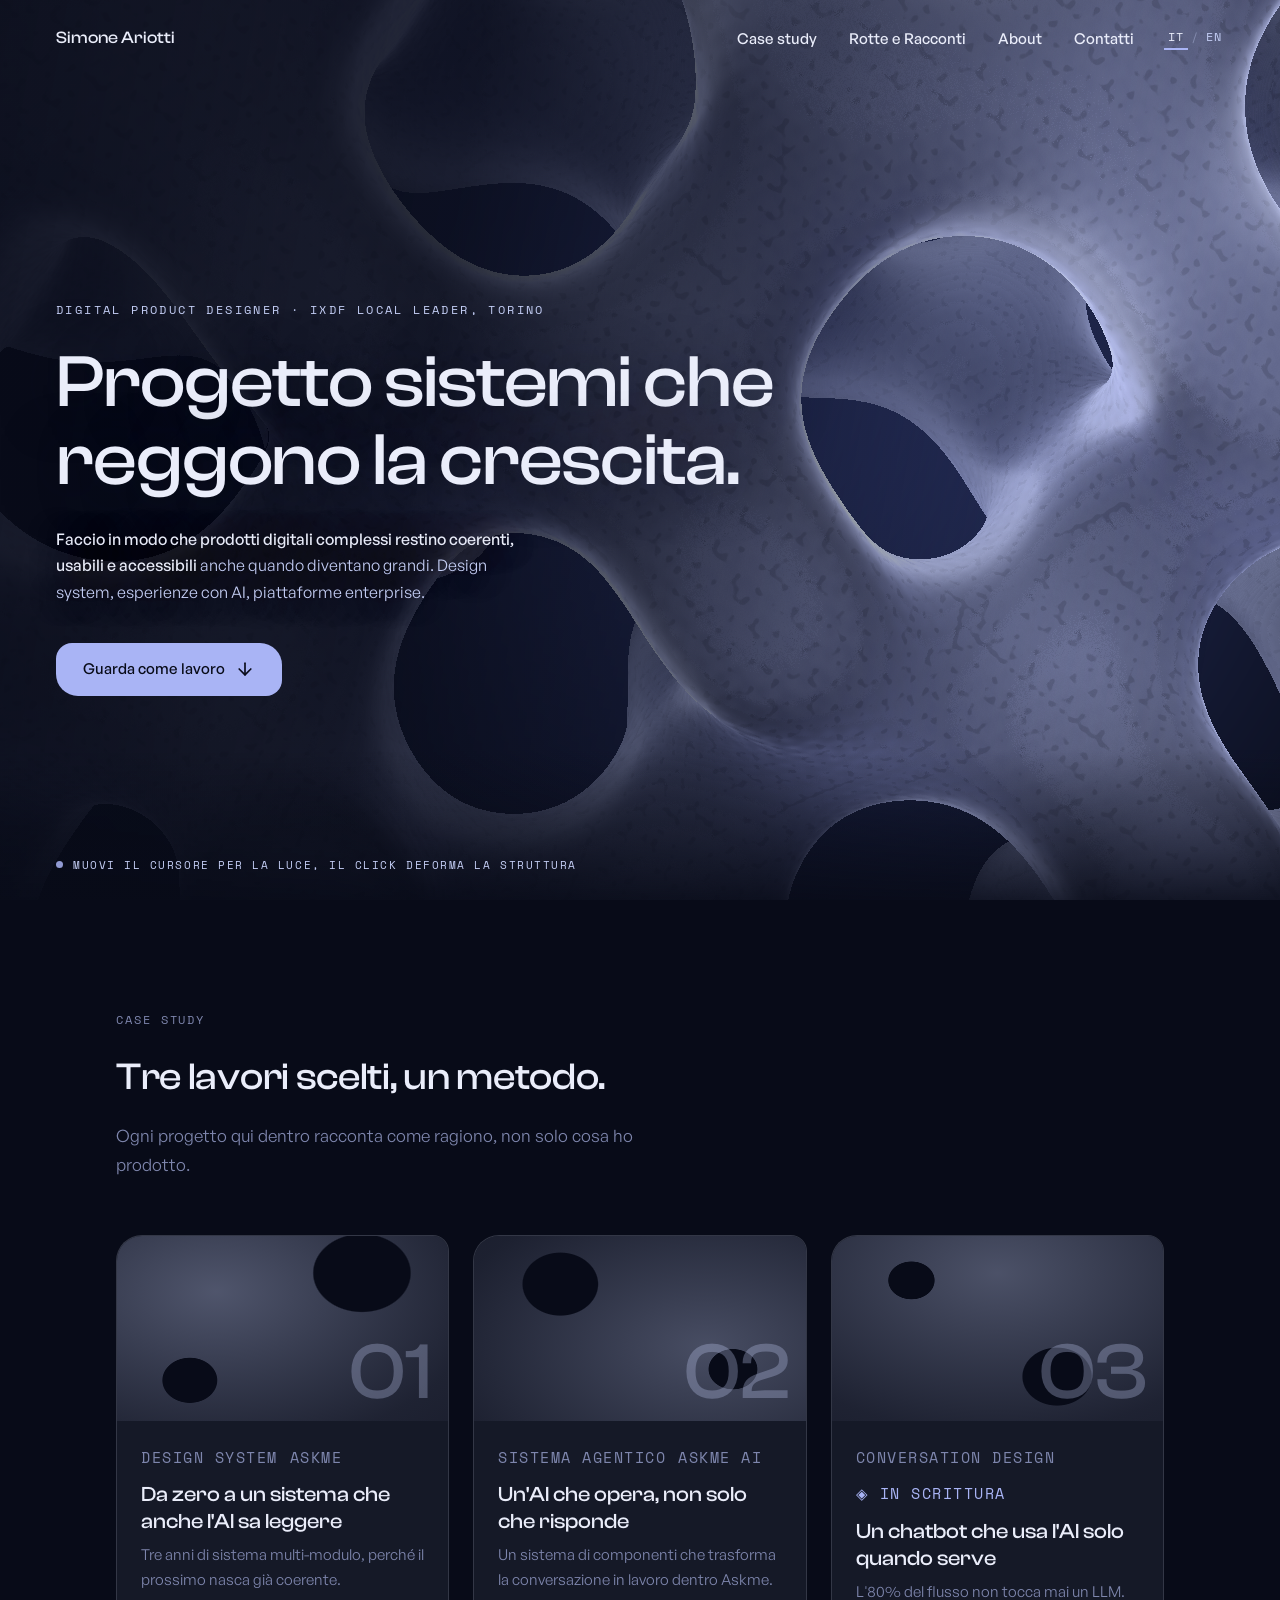
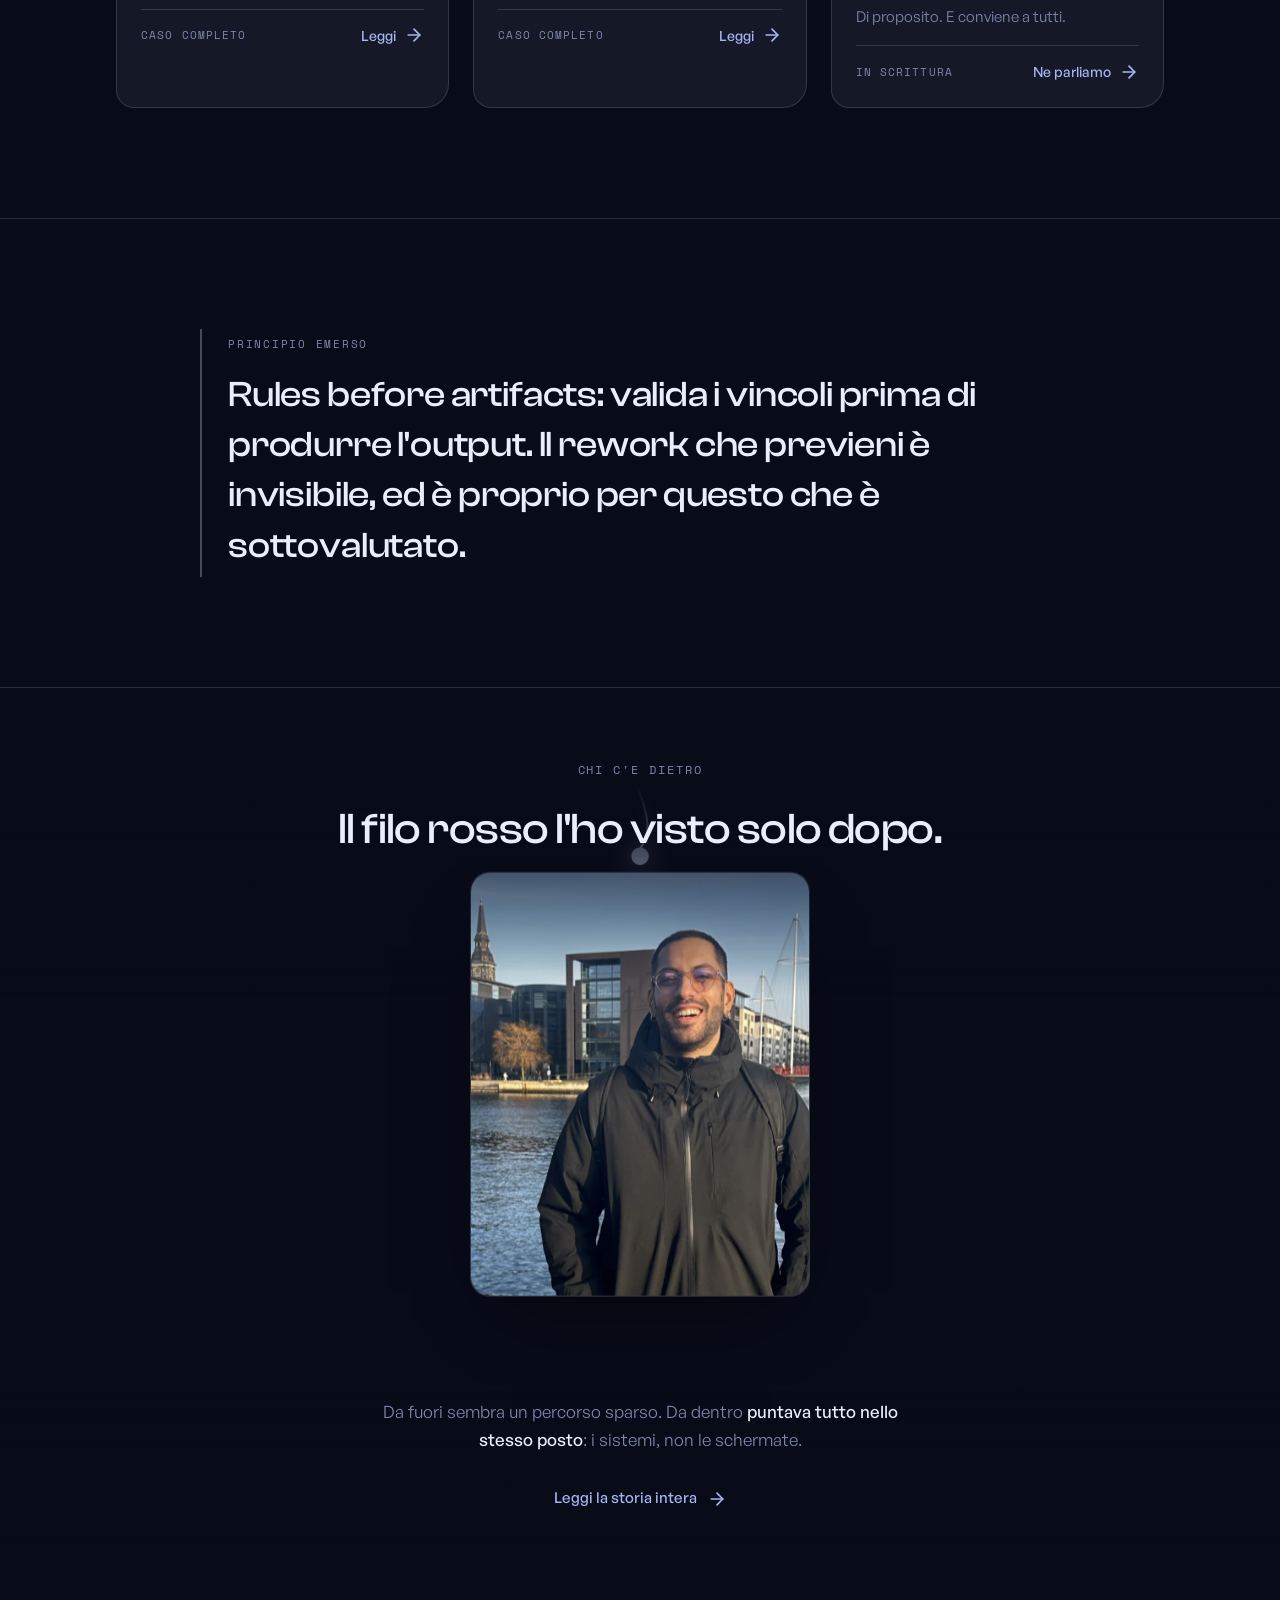
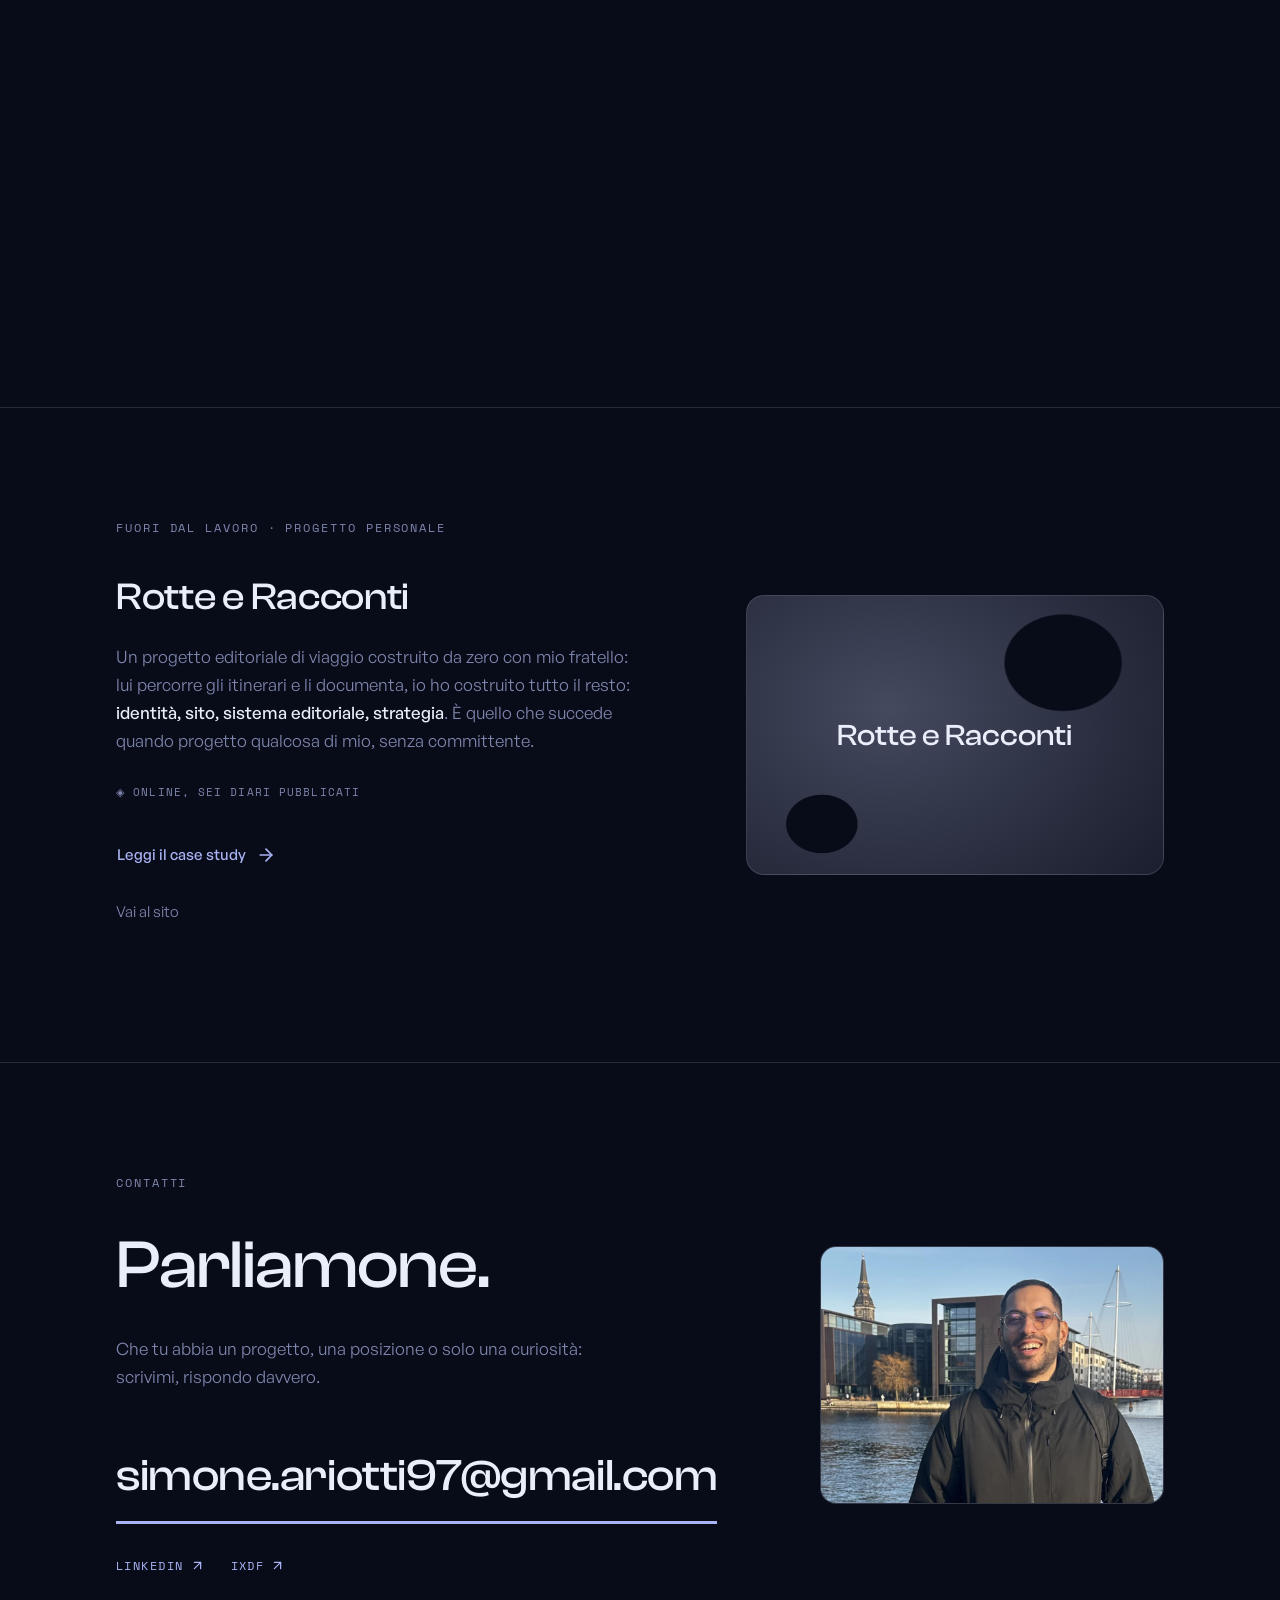
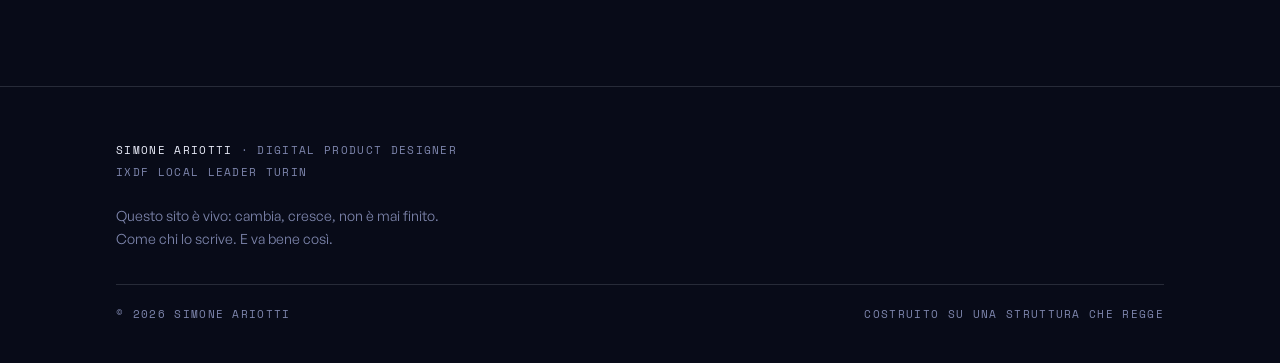
==== commit c9ca6481: "Correzioni trasversali su home e case study, piu' la pagina Rotte e Racconti HOME - L'ancora al cari" ====
--- a/index.html
+++ b/index.html
@@ -497,6 +497,10 @@
   border:1px solid var(--bordo);background:var(--superficie);
 }
 .contatto-foto img{width:100%;height:100%;object-fit:cover;object-position:50% 16%;display:block}
+.rr-vai{margin:18px 0 0;font-size:15px}
+.rr-vai a{color:var(--mezzo)}
+.rr-vai a:hover,.rr-vai a:focus-visible{color:var(--funzione)}
+.rr-visual{display:block;text-decoration:none}
 .rr-gate{margin:0 0 16px;font-family:var(--font-mono);font-size:11px;letter-spacing:.1em;text-transform:uppercase;color:var(--mezzo)}
 
 /* footer: tre livelli distinti invece di righe accatastate.
@@ -586,7 +590,7 @@
   <canvas id="reticolo" aria-hidden="true"></canvas>
   <div class="hero-scrim" aria-hidden="true"></div>
   <div class="hero-testo">
-    <p class="eyebrow">Digital Product Designer</p>
+    <p class="eyebrow">Digital Product Designer · IxDF Local Leader, Torino</p>
     <h1>Progetto sistemi che reggono la crescita.</h1>
     <p class="firma"><strong>Faccio in modo che prodotti digitali complessi restino coerenti, usabili e accessibili</strong> anche quando diventano grandi. Design system, esperienze con AI, piattaforme enterprise.</p>
     <a class="btn btn-primaria" data-luce href="#lavori">Guarda come lavoro <svg class="icona freccia-giu" aria-hidden="true"><use href="#i-giu"/></svg></a>
@@ -596,7 +600,58 @@
   </div>
 </header>
 
-<!-- ═══ CHI C'E DIETRO: il filo rosso, sotto la hero ═══ -->
+<!-- ═══ CASE STUDY ═══ -->
+<section id="lavori">
+  <div class="wrap">
+    <p class="eyebrow">Case study</p>
+    <h2 class="sez-titolo">Tre lavori scelti, un metodo.</h2>
+    <p class="sez-intro">Ogni progetto qui dentro racconta come ragiono, non solo cosa ho prodotto.</p>
+    <div class="cs-grid">
+      <a class="cs-card cover-1" data-luce href="case-study-01.html">
+        <div class="luce" aria-hidden="true"></div>
+        <div class="cs-cover"><div class="trama"></div><span class="indice" aria-hidden="true">01</span></div>
+        <div class="cs-body">
+          <p class="cs-meta"><span>Design System</span><span>Askme</span></p>
+          <h3>Da zero a un sistema che anche l'AI sa leggere</h3>
+          <p>Tre anni di sistema multi-modulo, perché il prossimo nasca già coerente.</p>
+          <div class="cs-azione"><span class="dove">Caso completo</span><span style="display:inline-flex;align-items:center;gap:8px">Leggi <svg class="icona vai" aria-hidden="true"><use href="#i-freccia"/></svg></span></div>
+        </div>
+      </a>
+      <a class="cs-card cover-2" data-luce href="case-study-02.html">
+        <div class="luce" aria-hidden="true"></div>
+        <div class="cs-cover"><div class="trama"></div><span class="indice" aria-hidden="true">02</span></div>
+        <div class="cs-body">
+          <p class="cs-meta"><span>Sistema agentico</span><span>Askme AI</span></p>
+          <h3>Un'AI che opera, non solo che risponde</h3>
+          <p>Un sistema di componenti che trasforma la conversazione in lavoro dentro Askme.</p>
+          <div class="cs-azione"><span class="dove">Caso completo</span><span style="display:inline-flex;align-items:center;gap:8px">Leggi <svg class="icona vai" aria-hidden="true"><use href="#i-freccia"/></svg></span></div>
+        </div>
+      </a>
+      <a class="cs-card cover-3" data-luce href="#contatti" title="Case study in scrittura">
+        <div class="luce" aria-hidden="true"></div>
+        <div class="cs-cover"><div class="trama"></div><span class="indice" aria-hidden="true">03</span></div>
+        <div class="cs-body">
+          <p class="cs-meta"><span>Conversation design</span><span class="gate">◈ In scrittura</span></p>
+          <h3>Un chatbot che usa l'AI solo quando serve</h3>
+          <p>L'80% del flusso non tocca mai un LLM. Di proposito. E conviene a tutti.</p>
+          <div class="cs-azione"><span class="dove">In scrittura</span><span style="display:inline-flex;align-items:center;gap:8px">Ne parliamo <svg class="icona vai" aria-hidden="true"><use href="#i-freccia"/></svg></span></div>
+        </div>
+      </a>
+    </div>
+  </div>
+</section>
+
+<!-- ═══ PRINCIPIO ═══ -->
+<section>
+  <div class="wrap">
+    <div class="principio">
+      <p class="p-label">Principio emerso</p>
+      <blockquote>Rules before artifacts: valida i vincoli prima di produrre l'output. Il rework che previeni è invisibile, ed è proprio per questo che è sottovalutato.</blockquote>
+    </div>
+  </div>
+</section>
+
+<!-- ═══ CHI C'E DIETRO: il filo rosso. Sta dopo i case study: le prove vengono prima del racconto ═══ -->
 <section class="filo" id="about" aria-label="Chi c'e dietro">
   <div class="stage">
     <p class="titolo"><span class="eyebrow">Chi c'e dietro</span>Il filo rosso l'ho visto solo dopo.</p>
@@ -623,57 +678,6 @@
   </div>
 </section>
 
-<!-- ═══ CASE STUDY ═══ -->
-<section id="lavori">
-  <div class="wrap">
-    <p class="eyebrow">Case study</p>
-    <h2 class="sez-titolo">Tre lavori scelti, un metodo.</h2>
-    <p class="sez-intro">Ogni progetto qui dentro racconta come ragiono, non solo cosa ho prodotto.</p>
-    <div class="cs-grid">
-      <a class="cs-card cover-1" data-luce href="case-study-01.html">
-        <div class="luce" aria-hidden="true"></div>
-        <div class="cs-cover"><div class="trama"></div><span class="indice" aria-hidden="true">01</span></div>
-        <div class="cs-body">
-          <p class="cs-meta"><span>Design System</span><span>Askme</span></p>
-          <h3>Da zero a un sistema che anche l'AI sa leggere</h3>
-          <p>Tre anni di sistema multi-modulo, perché il prossimo nasca già coerente.</p>
-          <div class="cs-azione"><span class="dove">Caso completo</span><span style="display:inline-flex;align-items:center;gap:8px">Leggi <svg class="icona vai" aria-hidden="true"><use href="#i-freccia"/></svg></span></div>
-        </div>
-      </a>
-      <a class="cs-card cover-2" data-luce href="case-study-02.html">
-        <div class="luce" aria-hidden="true"></div>
-        <div class="cs-cover"><div class="trama"></div><span class="indice" aria-hidden="true">02</span></div>
-        <div class="cs-body">
-          <p class="cs-meta"><span>Sistema agentico</span><span>Askme</span></p>
-          <h3>Un'AI che opera, non solo che risponde</h3>
-          <p>Un sistema di componenti che trasforma la conversazione in lavoro dentro Askme.</p>
-          <div class="cs-azione"><span class="dove">Caso completo</span><span style="display:inline-flex;align-items:center;gap:8px">Leggi <svg class="icona vai" aria-hidden="true"><use href="#i-freccia"/></svg></span></div>
-        </div>
-      </a>
-      <a class="cs-card cover-3" data-luce href="#contatti" title="Caso in arrivo">
-        <div class="luce" aria-hidden="true"></div>
-        <div class="cs-cover"><div class="trama"></div><span class="indice" aria-hidden="true">03</span></div>
-        <div class="cs-body">
-          <p class="cs-meta"><span>Conversation design</span><span class="gate">◈ In arrivo</span></p>
-          <h3>Un chatbot che usa l'AI solo quando serve</h3>
-          <p>L'80% del flusso non tocca mai un LLM. Di proposito. E conviene a tutti.</p>
-          <div class="cs-azione"><span class="dove">In arrivo</span><span style="display:inline-flex;align-items:center;gap:8px">A breve online <svg class="icona vai" aria-hidden="true"><use href="#i-freccia"/></svg></span></div>
-        </div>
-      </a>
-    </div>
-  </div>
-</section>
-
-<!-- ═══ PRINCIPIO ═══ -->
-<section>
-  <div class="wrap">
-    <div class="principio">
-      <p class="p-label">Principio emerso</p>
-      <blockquote>Rules before artifacts: valida i vincoli prima di produrre l'output. Il rework che previeni è invisibile, ed è proprio per questo che è sottovalutato.</blockquote>
-    </div>
-  </div>
-</section>
-
 <!-- ═══ ROTTE E RACCONTI ═══ -->
 <section id="rr">
   <div class="wrap rr">
@@ -681,12 +685,13 @@
       <p class="eyebrow">Fuori dal lavoro · Progetto personale</p>
       <h2 class="sez-titolo">Rotte e Racconti</h2>
       <p>Un progetto editoriale di viaggio costruito da zero con mio fratello: lui percorre gli itinerari e li documenta, io ho costruito tutto il resto: <strong>identità, sito, sistema editoriale, strategia</strong>. È quello che succede quando progetto qualcosa di mio, senza committente.</p>
-      <p class="rr-gate"><span class="gate">◈ Sito in costruzione</span></p>
-      <a class="btn btn-silenziosa" href="#contatti">Ne parliamo <svg class="icona freccia" aria-hidden="true"><use href="#i-freccia"/></svg></a>
+      <p class="rr-gate"><span class="gate">◈ Online, sei diari pubblicati</span></p>
+      <a class="btn btn-silenziosa" href="rotte-e-racconti.html">Leggi il case study <svg class="icona freccia" aria-hidden="true"><use href="#i-freccia"/></svg></a>
+      <p class="rr-vai"><a href="https://rotte-e-racconti.simone-ariotti97.workers.dev/" target="_blank" rel="noopener">Vai al sito</a></p>
     </div>
-    <div class="rr-visual" aria-hidden="true">
-      <span class="marchio">Rotte e Racconti</span>
-    </div>
+    <a class="rr-visual" href="https://rotte-e-racconti.simone-ariotti97.workers.dev/" target="_blank" rel="noopener" aria-label="Apri il sito di Rotte e Racconti">
+      <span class="marchio" aria-hidden="true">Rotte e Racconti</span>
+    </a>
   </div>
 </section>
 
@@ -944,6 +949,25 @@
       el.style.setProperty('--ly',((e.clientY-r.top)/r.height*100)+'%');
     },{passive:true});
   });
+})();
+
+/* ancore al caricamento: con scroll-behavior:smooth sulla radice il salto iniziale
+   diventa un'animazione lunga che il browser puo' annullare, e la pagina resta in cima.
+   Lo stato sicuro e' arrivarci subito: si disattiva il morbido per l'istante del salto,
+   si ripete dopo che il layout si e' assestato (font, altezze calcolate), e si riattiva. */
+(function(){
+  if(!location.hash) return;
+  var radice=document.documentElement;
+  function vai(){
+    var t=document.getElementById(decodeURIComponent(location.hash.slice(1)));
+    if(!t) return;
+    var prima=radice.style.scrollBehavior;
+    radice.style.scrollBehavior='auto';
+    t.scrollIntoView();
+    requestAnimationFrame(function(){ radice.style.scrollBehavior=prima; });
+  }
+  if(history.scrollRestoration) history.scrollRestoration='manual';
+  addEventListener('load', function(){ vai(); setTimeout(vai,150); setTimeout(vai,600); });
 })();
 
 /* motion: ogni sezione entra come composizione di gesti tipizzati, in cascata */
@@ -980,7 +1004,12 @@
       obs.unobserve(e.target);
     });
   },{threshold:0.1, rootMargin:'0px 0px -6% 0px'});
+  /* Un gruppo gia' dentro l'area visibile all'avvio non si nasconde affatto:
+     l'osservatore notifica solo i cambiamenti, quindi se la pagina non si muove piu'
+     quel testo resterebbe invisibile per sempre. Lo stato di partenza sicuro e' visibile. */
+  const soglia=innerHeight*0.92;
   groups.forEach(g=>{
+    if(g.getBoundingClientRect().top < soglia) return;
     const units=unitsOf(g);
     units.forEach(([el,role])=>el.classList.add('m',role));
     g.__units=units;
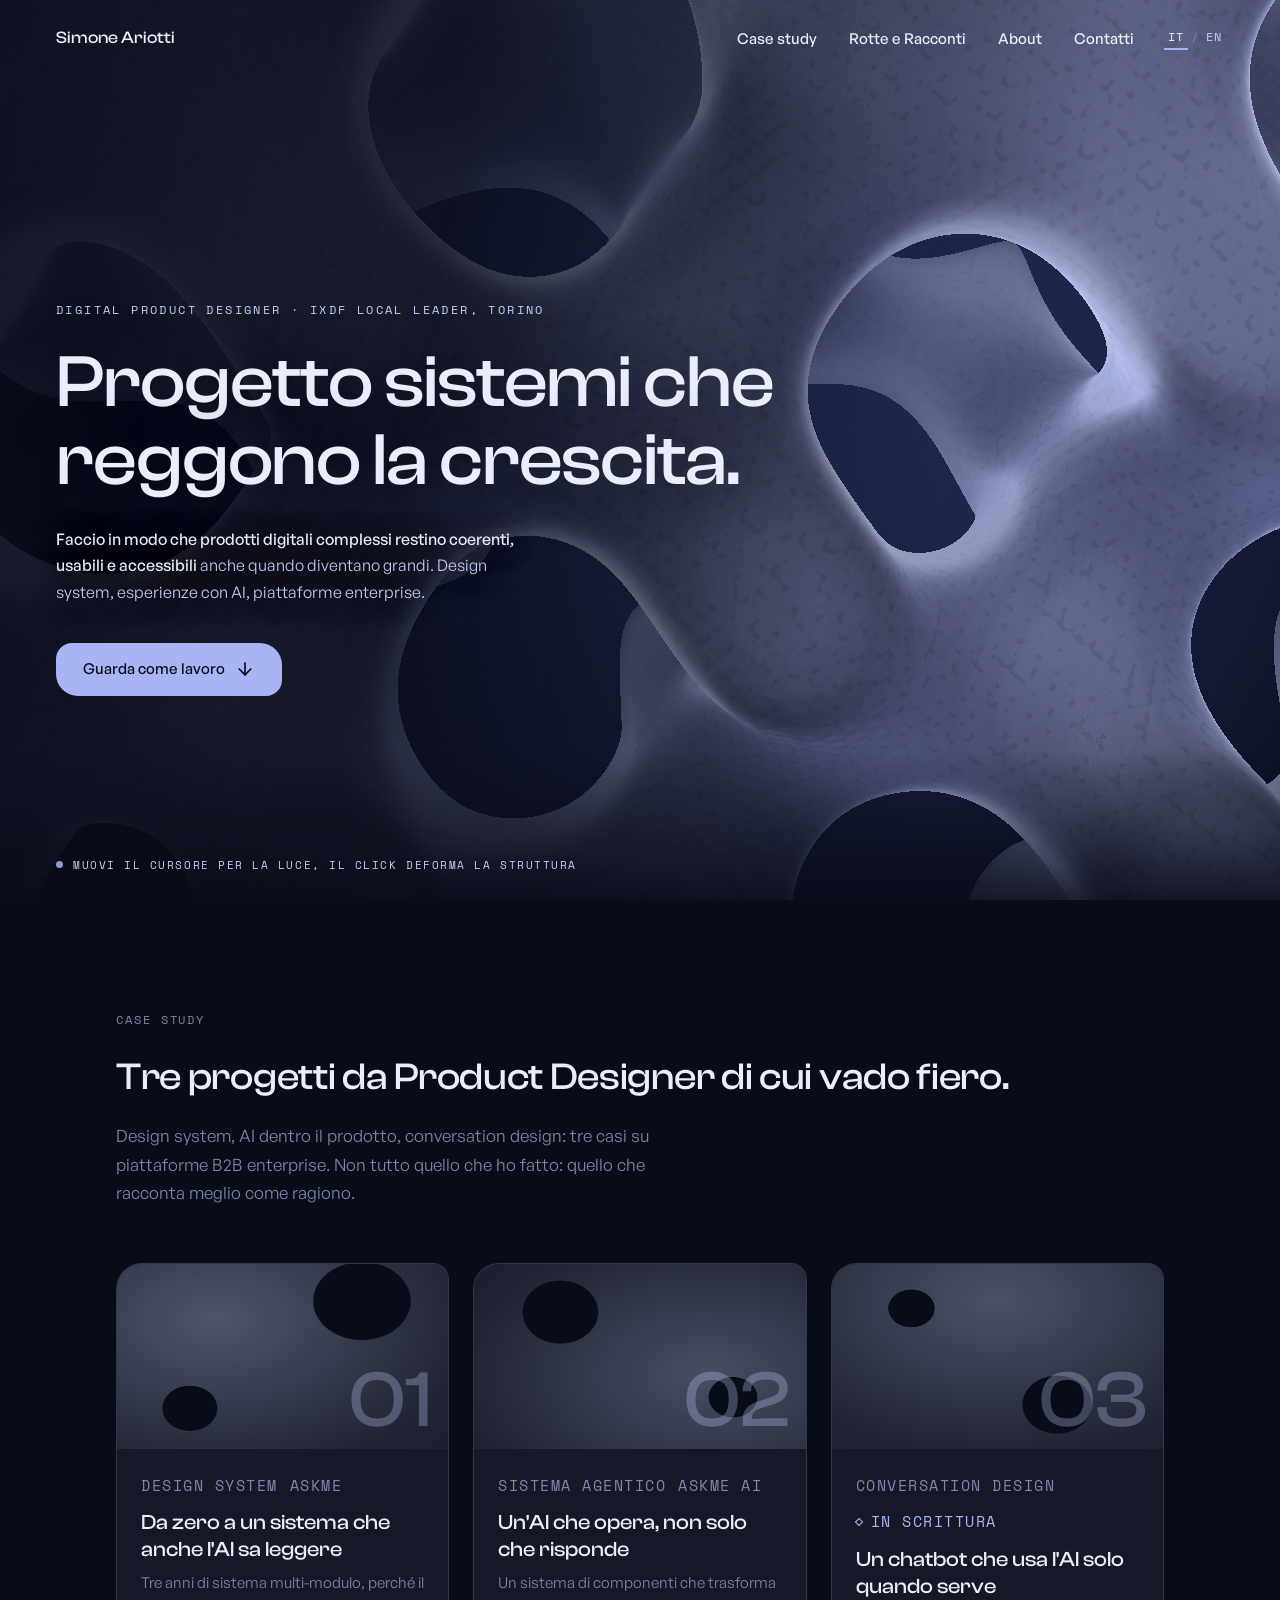
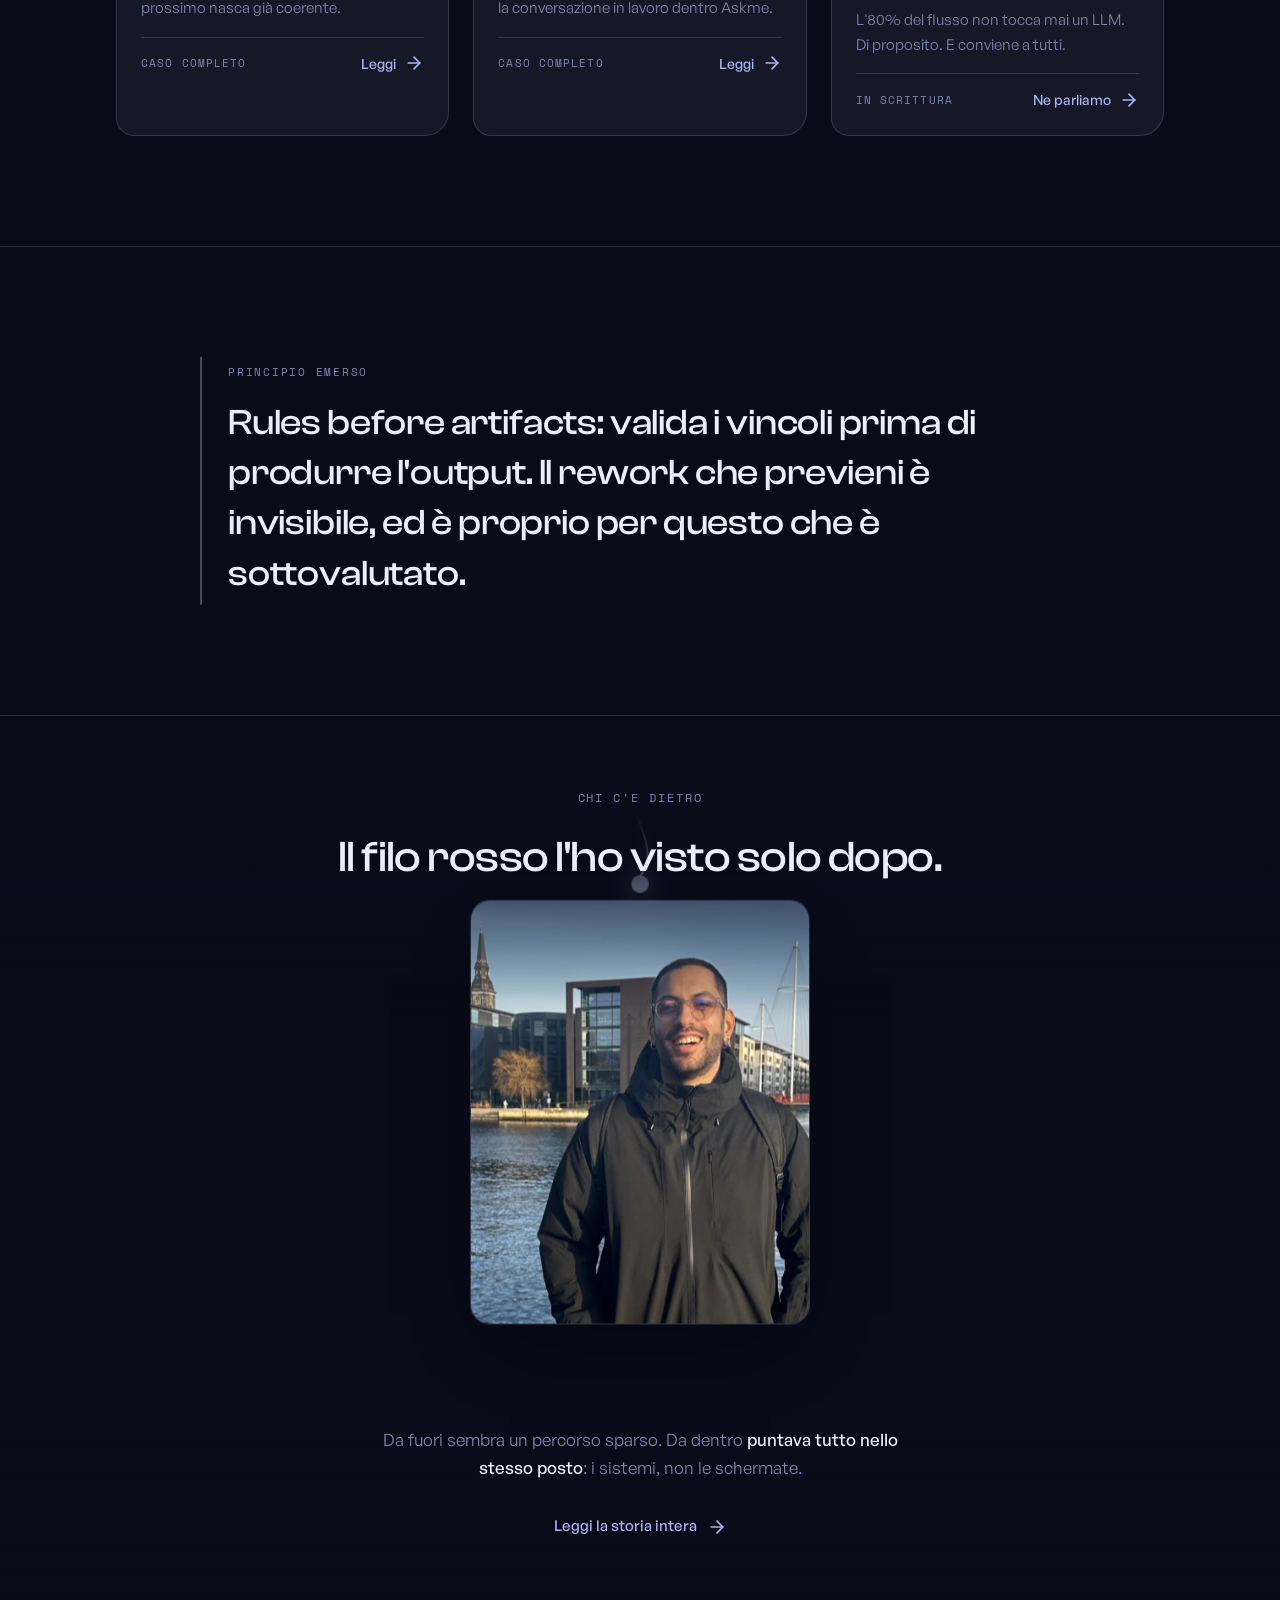
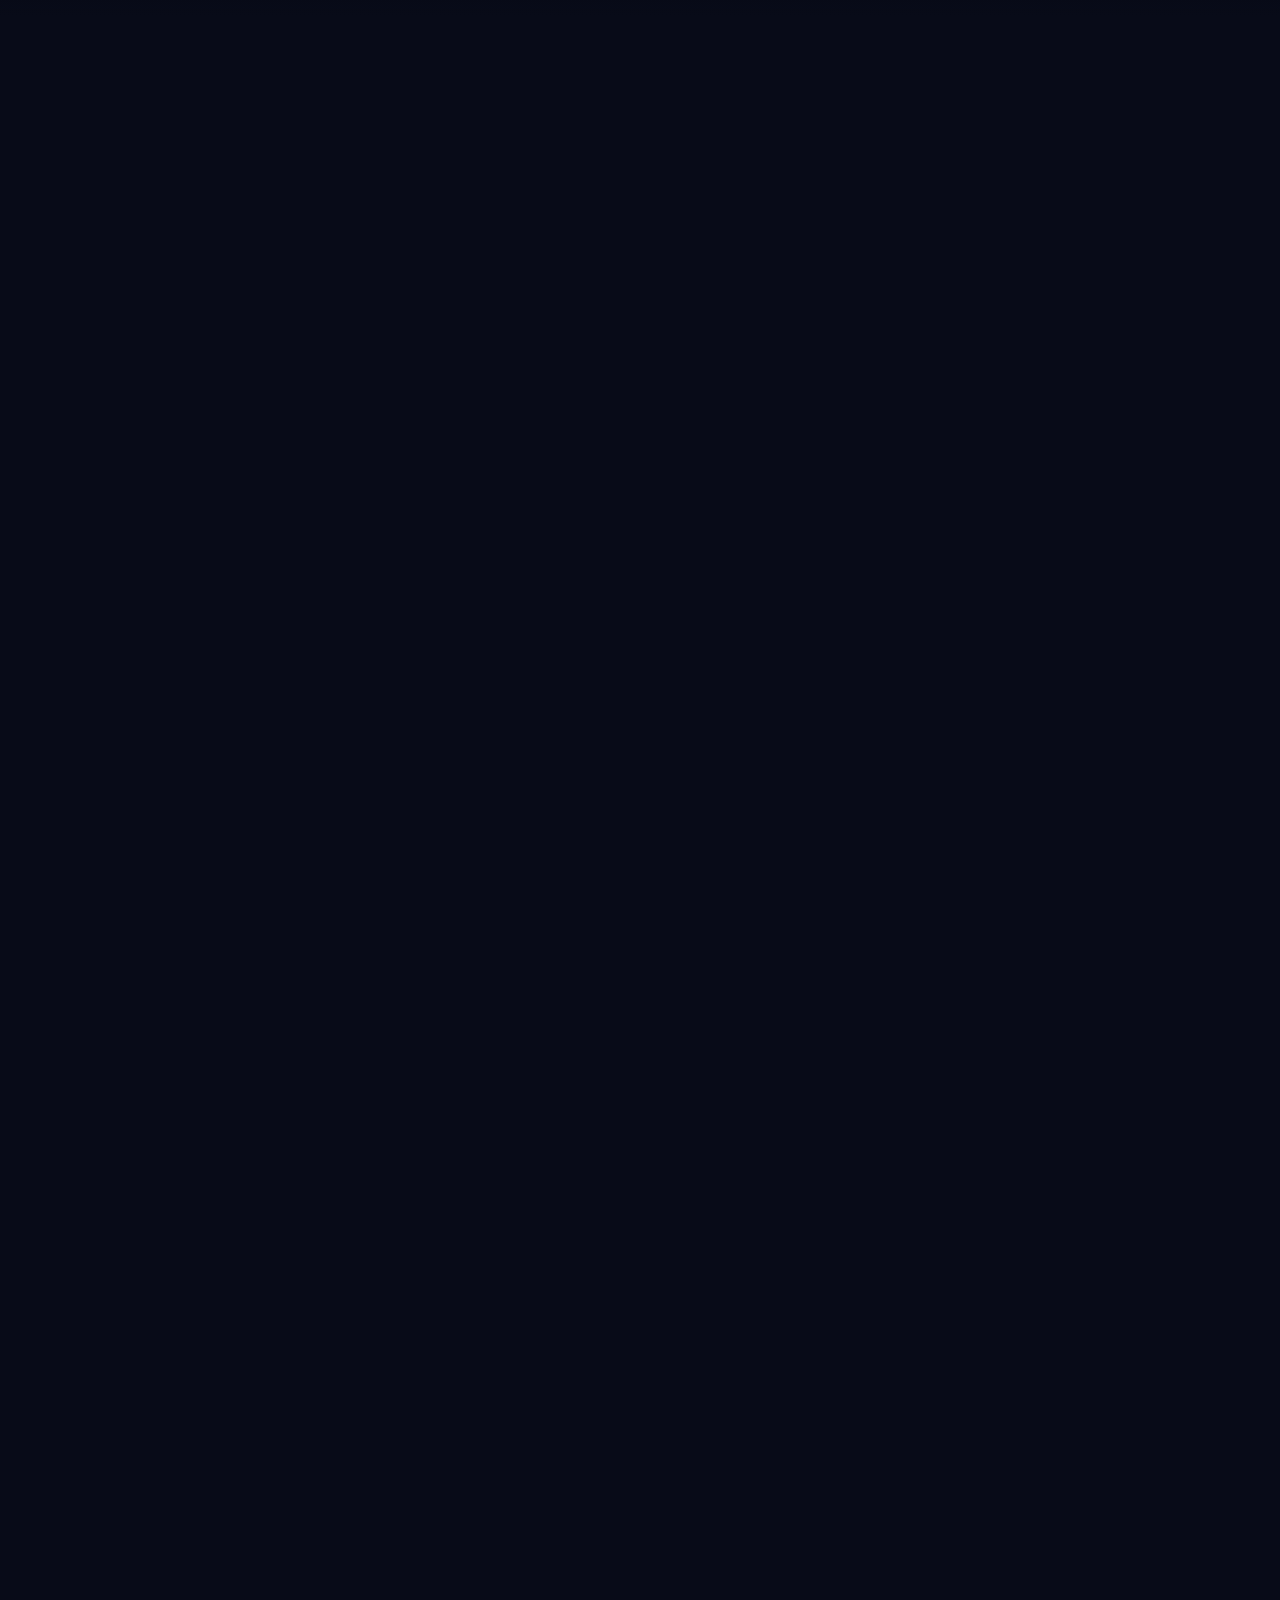
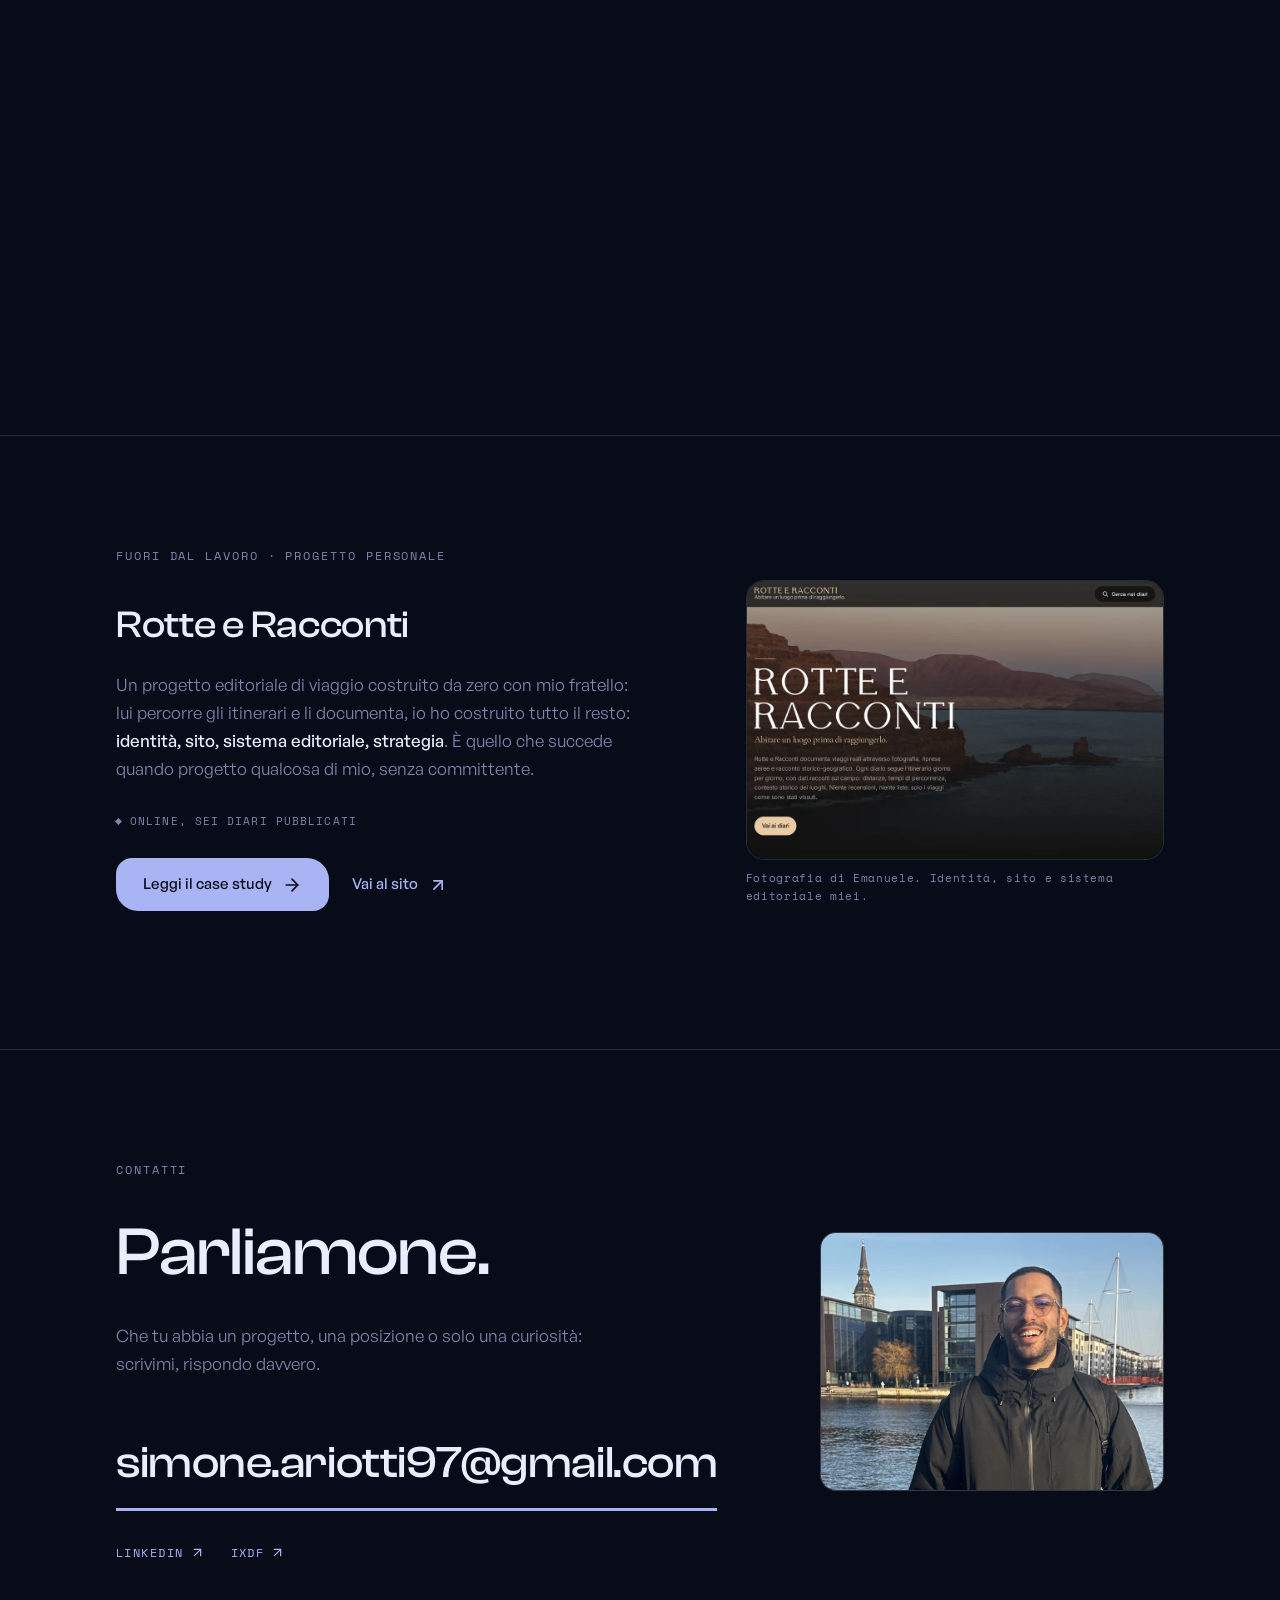
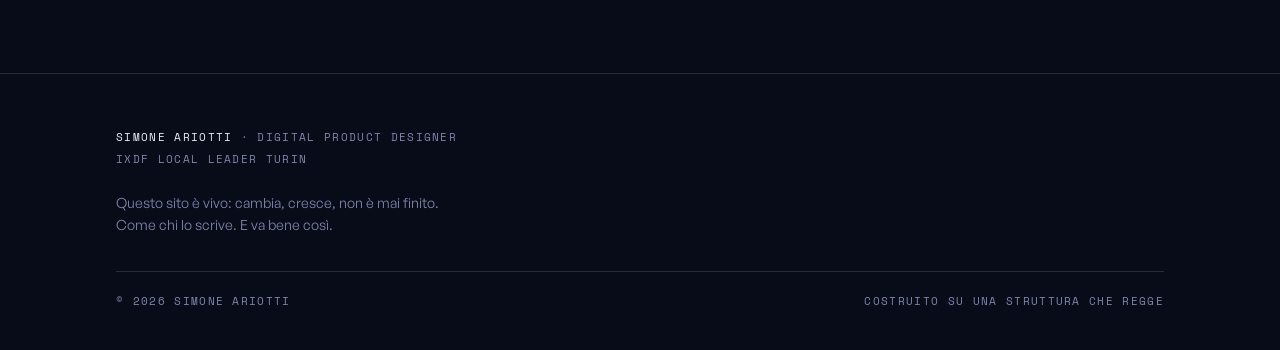
==== commit 7195d336: "Artefatto AI-ready su CS01, tone of voice, mappa di R&R, indice sui case study, accessibilita della " ====
--- a/index.html
+++ b/index.html
@@ -31,547 +31,24 @@
 <meta name="twitter:title" content="Simone Ariotti · Digital Product Designer">
 <meta name="twitter:description" content="Digital Product Designer. Progetto sistemi che reggono la crescita: design system, esperienze con AI e piattaforme enterprise B2B. Case study, percorso e contatti.">
 <meta name="twitter:image" content="https://simoneariotti.github.io/portfolio/assets/og-image.jpg">
-<style>
-/* Font ospitati qui, nessuna terza parte. Solo i pesi che il sito usa davvero,
-   verificati misurando il font-weight calcolato di ogni elemento nel browser:
-   Clash Display solo 500, General Sans 400 e 500, Space Mono 400.
-   Aggiungerne uno = copiare il .woff2 e ripetere il blocco.
-   Licenze in assets/font/, ITF Free Font License per i due Fontshare. */
-@font-face{
-  font-family:'Clash Display';font-style:normal;font-weight:500;font-display:swap;
-  src:url('assets/font/clash-display-500.woff2') format('woff2');
-}
-@font-face{
-  font-family:'General Sans';font-style:normal;font-weight:400;font-display:swap;
-  src:url('assets/font/general-sans-400.woff2') format('woff2');
-}
-@font-face{
-  font-family:'General Sans';font-style:normal;font-weight:500;font-display:swap;
-  src:url('assets/font/general-sans-500.woff2') format('woff2');
-}
-/* Space Mono ospitato qui, non su un CDN esterno: senza terze parti
-   nessun IP dei visitatori esce dal sito. SIL Open Font License 1.1,
-   licenza in assets/font/LICENSE-space-mono.txt */
-@font-face{
-  font-family:'Space Mono';font-style:normal;font-weight:400;font-display:swap;
-  src:url('assets/font/space-mono-400-latin.woff2') format('woff2');
-  unicode-range:U+0000-00FF,U+0131,U+0152-0153,U+02BB-02BC,U+02C6,U+02DA,U+02DC,U+0304,U+0308,U+0329,U+2000-206F,U+20AC,U+2122,U+2191,U+2193,U+2212,U+2215,U+FEFF,U+FFFD;
-}
-@font-face{
-  font-family:'Space Mono';font-style:normal;font-weight:400;font-display:swap;
-  src:url('assets/font/space-mono-400-latin-ext.woff2') format('woff2');
-  unicode-range:U+0100-02BA,U+02BD-02C5,U+02C7-02CC,U+02CE-02D7,U+02DD-02FF,U+1D00-1DBF,U+1E00-1E9F,U+1EF2-1EFF,U+2020,U+20A0-20AB,U+20AD-20C0,U+2113,U+2C60-2C7F,U+A720-A7FF;
-}
-
-:root{
-  /* ── Palette RETICOLO: un solo tema, scuro ── */
-  --abisso:#080B18;      /* fondo, indaco profondissimo, mai nero puro */
-  --ghiaccio:#C4CEF5;    /* la struttura, viola-ghiaccio */
-  --testo:#EAEDFA;
-  --mezzo:#7E86AD;       /* testo secondario, metadata */
-  --funzione:#A9B4F5;    /* accento funzionale: SOLO interattivo */
-
-  --superficie:color-mix(in srgb, var(--ghiaccio) 7%, var(--abisso));
-  --bordo:color-mix(in srgb, var(--testo) 14%, transparent);
-  --bordo-forte:color-mix(in srgb, var(--testo) 28%, transparent);
-
-  /* trama di fondo: gradiente unico e continuo per tutta la pagina, mai bande per sezione */
-  --trama-fondo:
-    radial-gradient(125% 85% at 86% -12%, #141A3C 0%, rgba(20,26,60,0) 50%),
-    radial-gradient(115% 95% at -14% 114%, #0E1330 0%, rgba(14,19,48,0) 48%),
-    var(--abisso);
-
-  --font-display:'Clash Display','Segoe UI',system-ui,sans-serif;
-  --font-body:'General Sans',system-ui,sans-serif;
-  --font-mono:'Space Mono',ui-monospace,monospace;
-
-  --ease-viscoso:cubic-bezier(0.22,1,0.36,1);
-  --durata-micro:220ms; --durata-orchestrata:800ms;
-  --misura-prosa:70ch;
-  --materia:.65;   /* quanto emerge la materia di fondo. Verificato: oltre .65 il testo secondario scende sotto 4.5:1 */
-}
-*{margin:0;padding:0;box-sizing:border-box}
-html{scroll-behavior:smooth}
-/* la barra resta in cima: gli ancoraggi devono fermarsi sotto, non sparirci dietro */
-:target,section[id],header[id],div[id]{scroll-margin-top:96px}
-@media(max-width:760px){:target,section[id],header[id],div[id]{scroll-margin-top:110px}}
-@media (prefers-reduced-motion: reduce){
-  html{scroll-behavior:auto}
-  *,*::before,*::after{animation:none!important;transition-duration:1ms!important}
-}
-body{background:var(--trama-fondo);background-attachment:fixed;color:var(--testo);font-family:var(--font-body);font-size:17px;line-height:1.65}
-
-a{color:var(--funzione)}
-a:focus-visible,button:focus-visible{outline:2px solid var(--funzione);outline-offset:3px;border-radius:2px}
-
-.salta{position:absolute;left:-9999px;top:0;background:var(--funzione);color:var(--abisso);padding:10px 18px;border-radius:0 0 8px 0;z-index:50}
-.salta:focus{left:0}
-
-/* ── MATERIA DI FONDO: la struttura non finisce con la hero.
-   Un livello fisso dietro tutta la pagina, immobile mentre il contenuto scorre.
-   E un'immagine, non lo shader: tenere accesa la GPU per dieci schermate di scroll
-   si paga in batteria e fluidita, e le prestazioni sono una regola non negoziabile.
-   --materia governa quanto emerge: oltre un certo valore il testo secondario scende
-   sotto la soglia di contrasto, quindi non si alza a occhio. ── */
-.materia{
-  position:fixed;inset:0;z-index:-1;pointer-events:none;
-  background:url('assets/materia.webp') center center / cover no-repeat;
-  opacity:var(--materia);
-}
-@media (max-width:760px){.materia{opacity:calc(var(--materia) * .8)}}
-.wrap{max-width:1160px;margin:0 auto;padding:0 clamp(20px,4.5vw,56px)}
-
-/* ── NAV ── */
-nav.principale{
-  position:sticky;top:0;z-index:40;
-  display:flex;justify-content:space-between;align-items:center;
-  padding:24px clamp(20px,4.5vw,56px);
-  background:rgba(8,11,24,.985);
-  border-bottom:1px solid var(--bordo);
-  transition:background-color var(--durata-micro) var(--ease-viscoso),
-             border-color var(--durata-micro) var(--ease-viscoso),
-             padding var(--durata-micro) var(--ease-viscoso);
-}
-/* appena si lascia la cima la barra si stringe: resta consultabile senza rubare schermo */
-nav.principale.ancorata{padding-top:14px;padding-bottom:14px}
-/* sulla home galleggia sopra la hero: trasparente in cima, prende corpo quando si scende.
-   Fondo pieno e non sfocato: un blur permanente sopra il canvas si paga a ogni frame */
-nav.principale.sovrapposta{position:fixed;left:0;right:0;background:transparent;border-bottom-color:transparent}
-nav.principale.sovrapposta.ancorata{background:rgba(8,11,24,.985);border-bottom-color:var(--bordo)}
-nav.principale .logo{font-family:var(--font-display);font-weight:500;font-size:17px;color:var(--testo);text-decoration:none}
-nav.principale ul{display:flex;gap:clamp(16px,2.6vw,32px);list-style:none}
-nav.principale ul a{
-  font-size:15px;font-weight:500;text-decoration:none;color:var(--testo);
-  transition:color var(--durata-micro) var(--ease-viscoso);
-}
-nav.principale ul a:hover{color:var(--funzione)}
-/* Switch di lingua. Stesso modello della barra indice dell'about:
-   l'accento segnala dove sei, e uno stato attivo, non decorazione.
-   Sopra la hero la barra e trasparente e il fondo e la struttura animata:
-   li --mezzo scende a 2,5:1, quindi la lingua non attiva usa --ghiaccio. */
-nav.principale ul li.lingua{display:flex;align-items:center;gap:5px;font-family:var(--font-mono);font-size:12px;letter-spacing:.1em}
-nav.principale ul li.lingua a,nav.principale ul li.lingua .attiva{
-  /* area di tocco 24x24 minimo (WCAG 2.5.8): i margini negativi la allargano
-     senza spostare il resto della barra */
-  display:inline-flex;align-items:center;justify-content:center;
-  min-width:24px;min-height:24px;margin:-4px -2px;
-  font-family:var(--font-mono);font-size:12px;letter-spacing:.1em;
-  border-bottom:2px solid transparent;
-  transition:color var(--durata-micro) var(--ease-viscoso),border-color var(--durata-micro) var(--ease-viscoso);
-}
-/* Space Mono esiste solo in 400 e 700: ereditare il 500 della barra farebbe
-   sintetizzare al browser un finto grassetto. */
-nav.principale ul li.lingua a,nav.principale ul li.lingua .attiva{font-weight:400}
-nav.principale ul li.lingua a{color:var(--ghiaccio);text-decoration:none}
-nav.principale ul li.lingua a:hover,nav.principale ul li.lingua a:focus-visible{color:var(--testo)}
-/* Deroga voluta rispetto alla barra indice, che colora anche il testo di --funzione:
-   qui la barra puo' stare sopra la hero, dove --funzione sul testo scende a 4,3:1.
-   L'accento resta sul filetto (elemento grafico, soglia 3:1), il testo va su --testo. */
-nav.principale ul li.lingua .attiva{color:var(--testo);border-bottom-color:var(--funzione)}
-nav.principale ul li.lingua .sep{color:color-mix(in srgb, var(--ghiaccio) 40%, transparent)}
-@media (prefers-reduced-motion: reduce){nav.principale ul li.lingua a{transition:none}}
-@media(max-width:760px){
-  nav.principale ul li.lingua a,nav.principale ul li.lingua .attiva{min-height:44px;margin:-4px -2px}
-}
-.sez-nota{color:var(--mezzo);font-size:14px;margin:-4px 0 30px}
-/* Switch di lingua. Stesso modello della barra indice dell'about:
-   l'accento segnala dove sei, e uno stato attivo, non decorazione.
-   Sopra la hero la barra e trasparente e il fondo e la struttura animata:
-   li --mezzo scende a 2,5:1, quindi la lingua non attiva usa --ghiaccio. */
-nav.principale ul li.lingua{display:flex;align-items:center;gap:5px;font-family:var(--font-mono);font-size:12px;letter-spacing:.1em}
-nav.principale ul li.lingua a,nav.principale ul li.lingua .attiva{
-  /* area di tocco 24x24 minimo (WCAG 2.5.8): i margini negativi la allargano
-     senza spostare il resto della barra */
-  display:inline-flex;align-items:center;justify-content:center;
-  min-width:24px;min-height:24px;margin:-4px -2px;
-  font-family:var(--font-mono);font-size:12px;letter-spacing:.1em;
-  border-bottom:2px solid transparent;
-  transition:color var(--durata-micro) var(--ease-viscoso),border-color var(--durata-micro) var(--ease-viscoso);
-}
-nav.principale ul li.lingua a{color:var(--ghiaccio);text-decoration:none}
-nav.principale ul li.lingua a:hover,nav.principale ul li.lingua a:focus-visible{color:var(--testo)}
-/* Deroga voluta rispetto alla barra indice, che colora anche il testo di --funzione:
-   qui la barra puo' stare sopra la hero, dove --funzione sul testo scende a 4,3:1.
-   L'accento resta sul filetto (elemento grafico, soglia 3:1), il testo va su --testo. */
-nav.principale ul li.lingua .attiva{color:var(--testo);border-bottom-color:var(--funzione)}
-nav.principale ul li.lingua .sep{color:color-mix(in srgb, var(--ghiaccio) 40%, transparent)}
-@media (prefers-reduced-motion: reduce){nav.principale ul li.lingua a{transition:none}}
-@media(max-width:760px){
-  nav.principale ul li.lingua a,nav.principale ul li.lingua .attiva{min-height:44px;margin:-4px -2px}
-}
-.sez-nota{color:var(--mezzo);font-size:14px;margin:-4px 0 30px}
-@media(max-width:760px){
-  /* sotto i 760px le voci non stanno su una riga con il logo: il logo prende la sua riga,
-     le voci vanno a capo per conto loro e ricevono l'area tattile che a 15px non avevano */
-  nav.principale{flex-direction:column;align-items:flex-start;gap:2px;padding:18px clamp(20px,4.5vw,56px)}
-  nav.principale .logo{white-space:nowrap}
-  nav.principale ul{flex-wrap:wrap;gap:0 20px}
-  nav.principale ul a{font-size:13px;padding:9px 0;display:inline-block}
-  /* a due righe su schermo stretto la barra pesa: da ancorata si stringe ancora */
-  nav.principale.ancorata{padding-top:9px;padding-bottom:7px}
-  nav.principale.ancorata .logo{font-size:15px}
-}
-@media (prefers-reduced-motion: reduce){nav.principale{transition:none}}
-
-/* ── HERO: la materia e il reticolo, momento orchestrato della pagina ── */
-.hero{position:relative;min-height:100svh;display:flex;flex-direction:column;justify-content:center;overflow:hidden}
-#reticolo{position:absolute;inset:0;width:100%;height:100%;display:block;cursor:crosshair;touch-action:pan-y pinch-zoom}
-.hero-scrim{ /* protezione di lettura sul lato del testo */
-  position:absolute;inset:0;z-index:1;pointer-events:none;
-  background:
-    linear-gradient(to top, rgba(8,11,24,.88) 0px, rgba(8,11,24,0) 150px),
-    linear-gradient(100deg, rgba(8,11,24,.93) 0%, rgba(8,11,24,.86) 34%, rgba(8,11,24,.55) 58%, rgba(8,11,24,.12) 78%, rgba(8,11,24,0) 92%);
-}
-@media(max-width:900px){
-  /* su schermo stretto il testo va da bordo a bordo: lo scrim diventa una fascia verticale,
-     altrimenti la meta destra di ogni riga finisce sopra la struttura illuminata */
-  .hero-scrim{
-    background:
-      linear-gradient(to top, rgba(8,11,24,.92) 0px, rgba(8,11,24,0) 170px),
-      linear-gradient(180deg, rgba(8,11,24,.58) 0%, rgba(8,11,24,.74) 18%, rgba(8,11,24,.74) 74%, rgba(8,11,24,.42) 100%);
-  }
-}
-.hero-testo{
-  position:relative;z-index:2;
-  padding:96px clamp(20px,4.5vw,56px) 0;
-  max-width:1050px;
-}
-.hero .eyebrow{font-family:var(--font-mono);font-size:12px;letter-spacing:.2em;text-transform:uppercase;color:var(--ghiaccio);margin-bottom:24px}
-.hero h1{
-  font-family:var(--font-display);font-weight:500;
-  font-size:clamp(38px,5.8vw,84px);line-height:1.05;letter-spacing:-.015em;text-wrap:balance;
-  margin-bottom:26px;text-shadow:0 4px 54px rgba(8,11,24,.75);
-}
-.hero .firma{font-size:16px;color:var(--ghiaccio);max-width:54ch;margin-bottom:38px;text-shadow:0 2px 30px rgba(8,11,24,.85)}
-.hero .firma strong{color:var(--testo);font-weight:500}
-.hero-basso{
-  position:absolute;bottom:26px;left:0;right:0;z-index:2;
-  display:flex;justify-content:flex-start;align-items:center;
-  padding:0 clamp(20px,4.5vw,56px);
-  font-family:var(--font-mono);font-size:11px;letter-spacing:.14em;text-transform:uppercase;color:var(--ghiaccio);
-}
-.hero-basso .hint{display:flex;align-items:center;gap:10px}
-.hero-basso .hint::before{
-  content:'';width:7px;height:7px;border-radius:50%;background:var(--funzione);opacity:.85;
-  animation:pulse 3.4s var(--ease-viscoso) infinite;
-}
-@keyframes pulse{0%,100%{transform:scale(1);opacity:.85}50%{transform:scale(1.55);opacity:.3}}
-@media (pointer:coarse){
-  /* niente cursore da muovere: l'istruzione sparisce, e con essa l'intera riga */
-  .hero-basso{display:none}
-}
-
-/* ── BOTTONI (DS): parti del reticolo, raggio organico e luce che segue il puntatore ── */
-.icona{width:20px;height:20px;flex:0 0 auto;stroke:currentColor;stroke-width:2;stroke-linecap:round;stroke-linejoin:round;fill:none}
-.btn{
-  position:relative;overflow:hidden;isolation:isolate;
-  display:inline-flex;align-items:center;gap:10px;
-  font-family:var(--font-body);font-weight:500;font-size:15px;
-  border-radius:16px 22px 16px 22px;padding:13px 26px;cursor:pointer;border:1px solid transparent;text-decoration:none;
-  transition:background var(--durata-micro) var(--ease-viscoso), border-color var(--durata-micro) var(--ease-viscoso),
-             color var(--durata-micro) var(--ease-viscoso), transform var(--durata-micro) var(--ease-viscoso);
-}
-.btn:active{transform:scale(.985)}
-.btn .freccia{transition:transform var(--durata-micro) var(--ease-viscoso)}
-.btn:hover .freccia{transform:translateX(4px)}
-.btn:hover .freccia-giu{transform:translateY(3px)}
-.btn-primaria::before{
-  content:'';position:absolute;inset:0;z-index:-1;opacity:0;
-  transition:opacity .55s var(--ease-viscoso);
-  background:radial-gradient(150px circle at var(--lx,50%) var(--ly,50%),
-    color-mix(in srgb, var(--ghiaccio) 58%, transparent) 0%,
-    color-mix(in srgb, var(--ghiaccio) 26%, transparent) 38%,
-    transparent 72%);
-}
-.btn-primaria:hover::before{opacity:1}
-.btn-primaria{background:var(--funzione);color:var(--abisso)}
-.btn-silenziosa{background:transparent;color:var(--funzione);padding-left:0;padding-right:0;border-radius:4px;overflow:visible}
-.btn-silenziosa:hover{text-decoration:underline;text-underline-offset:5px}
-
-/* ── SEZIONI: sfondo continuo, filetti sottili e spazio, MAI bande di colore ── */
-section{padding:clamp(72px,9vw,110px) 0;border-top:1px solid var(--bordo)}
-.hero+section{border-top:none}
-.eyebrow{font-family:var(--font-mono);font-size:12px;letter-spacing:.16em;text-transform:uppercase;color:var(--mezzo);margin-bottom:16px}
-.sez-titolo{font-family:var(--font-display);font-weight:500;font-size:clamp(26px,3vw,38px);letter-spacing:-.008em;margin-bottom:14px}
-.sez-intro{color:var(--mezzo);max-width:58ch;margin-bottom:clamp(36px,5vw,56px)}
-
-/* card: la cover buca verso l'abisso, come il reticolo */
-.cs-grid{display:grid;grid-template-columns:repeat(auto-fit,minmax(290px,1fr));gap:24px}
-.cs-card{
-  position:relative;display:block;border-radius:26px 16px 24px 18px;overflow:hidden;text-decoration:none;color:var(--testo);
-  background:var(--superficie);border:1px solid var(--bordo);
-  transition:transform var(--durata-micro) var(--ease-viscoso), border-color var(--durata-micro) var(--ease-viscoso);
-}
-.cs-card:hover{transform:translateY(-4px);border-color:var(--bordo-forte)}
-/* la luce del reticolo entra nella card e segue il puntatore, come nella hero */
-.cs-card .luce{position:absolute;inset:0;z-index:1;pointer-events:none;opacity:0;
-  transition:opacity var(--durata-micro) var(--ease-viscoso);
-  background:radial-gradient(280px circle at var(--lx,72%) var(--ly,22%), color-mix(in srgb, var(--ghiaccio) 14%, transparent) 0%, transparent 70%)}
-.cs-card:hover .luce{opacity:1}
-.cs-cover{height:185px;position:relative;overflow:hidden}
-.cs-cover .trama{position:absolute;inset:0;transition:transform 700ms var(--ease-viscoso)}
-.cs-card:hover .trama{transform:scale(1.05)}
-.cover-1 .trama{background:
-  radial-gradient(150px 120px at 74% 20%, var(--abisso) 32%, transparent 33%),
-  radial-gradient(90px 74px at 22% 78%, var(--abisso) 30%, transparent 31%),
-  radial-gradient(130% 140% at 30% 30%, color-mix(in srgb, var(--ghiaccio) 38%, var(--abisso)) 0%, color-mix(in srgb, var(--ghiaccio) 12%, var(--abisso)) 62%, var(--superficie) 100%);}
-.cover-2 .trama{background:
-  radial-gradient(120px 100px at 26% 26%, var(--abisso) 31%, transparent 32%),
-  radial-gradient(80px 66px at 78% 72%, var(--abisso) 30%, transparent 31%),
-  radial-gradient(130% 140% at 70% 60%, color-mix(in srgb, var(--ghiaccio) 34%, var(--abisso)) 0%, color-mix(in srgb, var(--ghiaccio) 11%, var(--abisso)) 62%, var(--superficie) 100%);}
-.cover-3 .trama{background:
-  radial-gradient(110px 92px at 68% 76%, var(--abisso) 31%, transparent 32%),
-  radial-gradient(76px 62px at 24% 24%, var(--abisso) 30%, transparent 31%),
-  radial-gradient(130% 140% at 50% 20%, color-mix(in srgb, var(--ghiaccio) 36%, var(--abisso)) 0%, color-mix(in srgb, var(--ghiaccio) 12%, var(--abisso)) 62%, var(--superficie) 100%);}
-.cs-body{padding:24px;position:relative;z-index:2}
-.cs-meta{font-family:var(--font-mono);font-size:11px;letter-spacing:.1em;text-transform:uppercase;color:var(--mezzo);display:flex;flex-wrap:wrap;gap:12px;margin-bottom:12px}
-.cs-meta .gate{color:var(--funzione)}
-.cs-body h3{font-family:var(--font-display);font-weight:500;font-size:21px;line-height:1.28;margin-bottom:8px}
-.cs-body p{font-size:15px;color:var(--mezzo)}
-.cs-cover .indice{
-  position:absolute;right:16px;bottom:8px;z-index:1;
-  font-family:var(--font-display);font-weight:500;font-size:80px;line-height:1;
-  color:color-mix(in srgb, var(--ghiaccio) 30%, transparent);
-  pointer-events:none;
-}
-.cs-azione{
-  display:flex;justify-content:space-between;align-items:center;
-  margin-top:16px;padding-top:14px;border-top:1px solid var(--bordo);
-  font-size:14px;font-weight:500;color:var(--funzione);
-}
-.cs-azione .dove{font-weight:400;font-family:var(--font-mono);font-size:11px;letter-spacing:.1em;text-transform:uppercase;color:var(--mezzo)}
-.cs-azione .vai{display:inline-block;transition:transform var(--durata-micro) var(--ease-viscoso)}
-.cs-card:hover .cs-azione .vai{transform:translateX(4px)}
-
-/* principio: voce display su filetto, niente corsivi */
-.principio{position:relative;max-width:880px;margin:0 auto;padding:6px 0 6px 28px}
-.principio::before{content:'';position:absolute;left:0;top:0;bottom:0;width:2px;background:var(--bordo-forte);transform-origin:top;transition:transform .9s var(--ease-viscoso)}
-.reveal-on .principio::before{transform:scaleY(0)}
-.reveal-on .principio.lit::before{transform:scaleY(1)}
-@media (prefers-reduced-motion: reduce){.reveal-on .principio::before{transform:scaleY(1);transition:none}}
-.principio .p-label{font-family:var(--font-mono);font-size:11px;letter-spacing:.16em;text-transform:uppercase;color:var(--mezzo);margin-bottom:16px}
-.principio blockquote{font-family:var(--font-display);font-weight:500;font-size:clamp(24px,3vw,36px);line-height:1.4;letter-spacing:-.005em}
-
-/* R&R */
-.rr{display:grid;grid-template-columns:1.15fr .85fr;gap:clamp(32px,5vw,64px);align-items:center}
-@media(max-width:820px){.rr{grid-template-columns:1fr}}
-.rr-testo p{color:var(--mezzo);max-width:52ch;margin-bottom:28px}
-.rr-testo p strong{color:var(--testo);font-weight:500}
-.rr-visual{
-  height:280px;border-radius:18px;position:relative;overflow:hidden;border:1px solid var(--bordo);
-  background:
-    radial-gradient(170px 140px at 76% 24%, var(--abisso) 34%, transparent 35%),
-    radial-gradient(110px 90px at 18% 82%, var(--abisso) 32%, transparent 33%),
-    radial-gradient(130% 150% at 34% 40%, color-mix(in srgb, var(--ghiaccio) 32%, var(--abisso)) 0%, color-mix(in srgb, var(--ghiaccio) 10%, var(--abisso)) 64%, var(--superficie) 100%);
-}
-.rr-visual .marchio{
-  position:absolute;inset:0;display:flex;align-items:center;justify-content:center;
-  font-family:var(--font-display);font-weight:500;font-size:clamp(22px,2.4vw,30px);color:var(--testo);
-}
-
-/* ── CHI C'E DIETRO: il filo rosso, sezione pinnata sotto la hero. Lo scroll pilota la fascia di fuoco ── */
-/* --crescita: quanto cresce la cella a fuoco. Unica fonte di verita: il JS la legge per calcolare gli ingombri a scala piena.
-   Dove c'e meno spazio la cella cresce meno, cosi a scala piena resta dentro il viewport e sotto il titolo.
-   Il JS rilegge la variabile a ogni resize: gli ingombri del filo si adeguano da soli */
-.filo{position:relative;height:680vh;padding:0;--crescita:.6}
-@media (max-width:1200px),(max-height:840px){.filo{--crescita:.4}}
-@media (max-height:700px){.filo{--crescita:.28}}
-.filo .stage{position:sticky;top:0;height:100vh;overflow:hidden;--praw:0}
-/* scrim: le celle scompaiono in modo elegante uscendo in alto (dietro il titolo) ed entrando dal basso */
-.filo .stage::before,.filo .stage::after{content:'';position:absolute;left:0;right:0;z-index:2;pointer-events:none}
-.filo .stage::before{top:0;height:34vh;background:linear-gradient(var(--abisso) 32%, transparent)}
-.filo .stage::after{bottom:0;height:22vh;background:linear-gradient(transparent, var(--abisso))}
-.filo .titolo{position:absolute;top:8vh;left:0;right:0;text-align:center;z-index:3;
-  font-family:var(--font-display);font-weight:500;font-size:clamp(26px,3.4vw,44px);letter-spacing:-.012em;padding:0 24px;text-wrap:balance}
-.filo .titolo .eyebrow{display:block;font-family:var(--font-mono);font-size:12px;letter-spacing:.16em;text-transform:uppercase;color:var(--mezzo);margin-bottom:14px;font-weight:400}
-.filo .colonna{position:absolute;left:0;right:0;top:0;margin:0 auto;max-width:640px;text-align:center;transform:translateY(var(--ty,0px));will-change:transform}
-/* il filo e spezzato: un segmento per stazione, che parte dal bordo della cella precedente (misurato a scala piena)
-   e arriva al nodo della successiva. Nessun tratto corre dietro una cella, quindi non la attraversa mai.
-   viewBox in pixel reali: la curvatura disegnata e quella che si vede */
-.filo .thread{position:absolute;left:50%;top:0;transform:translateX(-50%);width:150px;height:100%;overflow:visible;z-index:0}
-.filo .thread path{fill:none;stroke:var(--ghiaccio);stroke-width:2;stroke-linecap:round;
-  filter:drop-shadow(0 0 6px color-mix(in srgb,var(--ghiaccio) 60%,transparent));
-  stroke-dasharray:1;stroke-dashoffset:calc(1 - var(--f,0))}
-.filo .tappe{list-style:none;position:relative;z-index:1;margin:0;padding:0}
-.filo .tappa{position:relative;padding-top:34px;margin:0 auto clamp(150px,20vh,220px);--focus:0;--vis:0;--on:0}
-/* il nodo e il punto d'arrivo del filo: il JS lo posiziona sopra il bordo della cella misurato a scala piena,
-   cosi non le finisce mai dentro quando cresce */
-.filo .nodo{position:absolute;top:var(--nodo-y,0px);left:50%;transform:translateX(-50%) scale(calc(.7 + var(--on)*.3 + var(--focus)*.35));
-  width:13px;height:13px;border-radius:50%;z-index:2;
-  background:color-mix(in srgb, var(--ghiaccio) calc(var(--on)*100%), transparent);
-  border:1.5px solid color-mix(in srgb, var(--ghiaccio) calc(28% + max(var(--on),var(--focus))*72%), transparent);
-  box-shadow:0 0 calc(var(--focus)*20px) color-mix(in srgb, var(--ghiaccio) 75%, transparent)}
-/* la cella del reticolo: bordo e superficie che si accendono col fuoco */
-/* crescita con transform:scale (non font-size): non rifluisce il layout, la cella resta ancorata al centro.
-   Larghezza base contenuta perche a scala piena (x1.6) deve stare nel viewport.
-   Due variabili distinte: --focus tiene la scala (piano largo, uscita lenta), --vis toglie l'opacita prima
-   e piu in fretta. Cosi la cella resta grande piu a lungo ma sparisce netta, senza incrociare il filo */
-.filo .cella{position:relative;z-index:1;display:inline-block;max-width:min(56vw,430px);padding:20px clamp(24px,3vw,36px) 22px;
-  border-radius:38px 22px 34px 24px;transform-origin:center;transform:scale(calc(1 + var(--focus)*var(--crescita)));
-  background:color-mix(in srgb, var(--ghiaccio) calc(5% + var(--focus)*4%), var(--abisso));
-  border:1px solid color-mix(in srgb, var(--ghiaccio) calc(12% + var(--focus)*42%), transparent);
-  box-shadow:0 26px 70px -34px color-mix(in srgb, var(--ghiaccio) calc(var(--focus)*45%), transparent);
-  opacity:var(--vis)}
-.filo .anno{display:block;font-family:var(--font-mono);font-size:12px;letter-spacing:.14em;text-transform:uppercase;color:var(--mezzo);margin-bottom:10px}
-.filo .voce{display:block;font-family:var(--font-display);font-weight:500;line-height:1.08;letter-spacing:-.012em;
-  font-size:clamp(22px,2.6vw,32px);overflow-wrap:break-word;   /* una parola lunga non deve mai uscire dalla cella */
-  color:color-mix(in srgb, var(--testo) calc((.42 + max(var(--on)*.5,var(--focus))*.58)*100%), var(--abisso))}
-.filo .desc{display:block;margin:12px auto 0;max-width:34ch;font-family:var(--font-body);line-height:1.42;color:var(--mezzo);
-  font-size:clamp(14px,1.5vw,16px);opacity:var(--focus);transform:translateY(calc((1 - var(--focus))*-4px))}
-.filo .ritratto-wrap{display:flex;justify-content:center;padding-top:26px;position:relative;--focus:0;--vis:0;--on:0}
-/* il ritratto: elemento puramente fotografico, naturale, che si stacca dal concept.
-   Nessun trattamento, forma pulita, entra con una semplice dissolvenza. E l'ultima stazione: il filo ci arriva, non lo taglia */
-.filo .ritratto{position:relative;width:min(74%,340px);aspect-ratio:4/5;
-  border-radius:20px;overflow:hidden;border:1px solid var(--bordo);background:var(--superficie);
-  opacity:var(--vis);transform:scale(calc(.94 + var(--focus)*.06));
-  box-shadow:0 34px 80px -40px rgba(0,0,0,.65)}
-.filo .foto{position:absolute;inset:0;width:100%;height:100%;object-fit:cover;object-position:50% 18%}
-/* su viewport basse il ritratto va limitato: a 640px di altezza la chiusura gli finiva sopra */
-@media (max-height:820px){.filo .ritratto{width:min(74%,300px,32vh)}}
-.filo .chiusura{position:absolute;left:0;right:0;bottom:7vh;z-index:3;text-align:center;padding:0 24px;
-  --c:clamp(0,(var(--praw) - 0.86)/0.14,1);opacity:var(--c);transform:translateY(calc((1 - var(--c))*14px));pointer-events:none}
-.filo .chiusura p{color:var(--mezzo);max-width:52ch;margin:0 auto 18px}
-.filo .chiusura p strong{color:var(--testo);font-weight:500}
-.filo .chiusura p{pointer-events:auto}
-.filo .chiusura .btn{pointer-events:auto}
-/* statico: touch / reduced-motion / no-JS. La sezione diventa un blocco normale, tutto rivelato */
-@media (max-width:760px){
-  /* in modalita statica la cella non deve piu crescere in scala: puo prendersi la larghezza vera.
-     Il blocco resta centrato sotto il filo, ma il testo torna sull'asse sinistro come nel resto del sito */
-  .filo.statico .cella{max-width:86vw;text-align:left;padding:20px 22px 22px}
-  .filo.statico .desc{margin:12px 0 0;max-width:none}
-  .filo.statico .voce{font-size:clamp(20px,5.4vw,26px)}
-}
-/* le stazioni entrano una alla volta invece di essere gia tutte li: senza JS
-   o con reduced-motion la regola non si applica e resta tutto visibile */
-.reveal-on .filo.statico .tappa,.reveal-on .filo.statico .ritratto-wrap{
-  opacity:0;transform:translateY(20px);
-  transition:opacity 760ms var(--ease-viscoso),transform 760ms var(--ease-viscoso);
-}
-.reveal-on .filo.statico .tappa.entra,.reveal-on .filo.statico .ritratto-wrap.entra{opacity:1;transform:none}
-.filo.statico{height:auto}
-.filo.statico .stage{position:static;height:auto;overflow:visible;padding:clamp(64px,9vw,110px) 0}
-.filo.statico .titolo{position:static;margin-bottom:36px}
-.filo.statico .colonna{position:static;transform:none}
-.filo.statico .thread{display:none}
-/* statico: le stazioni sono tutte alla loro forma piena. A .35 restavano a meta
-   accensione e i titoli leggevano come uno stato disabilitato, che non si attiva mai */
-.filo.statico .tappa,.filo.statico .ritratto-wrap{--on:1;--focus:1;--vis:1}
-/* con focus pieno bordo e alone diventerebbero da elemento selezionato: qui nessuna
-   cella e "quella a fuoco", quindi si riportano a un valore di riposo */
-.filo.statico .cella{border-color:color-mix(in srgb, var(--ghiaccio) 24%, transparent);box-shadow:0 20px 50px -34px rgba(0,0,0,.6)}
-.filo.statico .nodo{transform:translateX(-50%) scale(1);box-shadow:0 0 10px color-mix(in srgb, var(--ghiaccio) 45%, transparent)}
-.filo.statico .tappa{margin-bottom:36px}
-.filo.statico .nodo{top:0}
-.filo.statico .desc{opacity:1;transform:none}
-.filo.statico .chiusura{position:static;opacity:1;transform:none;margin-top:36px}
-.filo.statico .ritratto{margin:0 auto;transform:none}
-.filo.statico .cella{opacity:1;transform:none}
-.filo.statico .stage::before,.filo.statico .stage::after{display:none}
-
-/* contatto */
-.contatto h2{font-family:var(--font-display);font-weight:500;font-size:clamp(38px,5.4vw,68px);letter-spacing:-.014em;margin-bottom:14px}
-.contatto .invito{color:var(--mezzo);max-width:52ch;margin-bottom:clamp(34px,5vw,48px)}
-/* la mail non va mai a capo: si dimensiona sulla colonna che la contiene, non sul viewport.
-   La stringa e larga ~13,5 volte il corpo, quindi 7cqw la fa stare dentro con margine.
-   Il clamp in vw resta come ripiego dove i container query non ci sono */
-.contatto-testo{container-type:inline-size}
-.mail-grande{
-  display:inline-block;font-family:var(--font-display);font-weight:500;
-  font-size:clamp(20px,3.2vw,50px);
-  font-size:min(7cqw,50px);
-  letter-spacing:-.01em;white-space:nowrap;
-  color:var(--testo);text-decoration:none;
-  border-bottom:3px solid var(--funzione);padding-bottom:8px;
-  transition:color var(--durata-micro) var(--ease-viscoso);
-}
-.mail-grande:hover{color:var(--funzione)}
-.contatto-meta{margin-top:32px;display:flex;flex-wrap:wrap;gap:10px 26px;font-family:var(--font-mono);font-size:12px;letter-spacing:.12em;text-transform:uppercase;color:var(--mezzo)}
-.contatto-meta a{color:var(--funzione);text-decoration:none}
-.contatto-meta a:hover{text-decoration:underline;text-underline-offset:4px}
-
-.contatto-layout{display:grid;grid-template-columns:1.3fr .7fr;gap:clamp(32px,5vw,64px);align-items:center}
-@media(max-width:820px){.contatto-layout{grid-template-columns:1fr}}
-.contatto-foto{
-  aspect-ratio:4/3;border-radius:16px;overflow:hidden;
-  border:1px solid var(--bordo);background:var(--superficie);
-}
-.contatto-foto img{width:100%;height:100%;object-fit:cover;object-position:50% 16%;display:block}
-.rr-vai{margin:18px 0 0;font-size:15px}
-.rr-vai a{color:var(--mezzo)}
-.rr-vai a:hover,.rr-vai a:focus-visible{color:var(--funzione)}
-.rr-visual{display:block;text-decoration:none}
-.rr-gate{margin:0 0 16px;font-family:var(--font-mono);font-size:11px;letter-spacing:.1em;text-transform:uppercase;color:var(--mezzo)}
-
-/* footer: tre livelli distinti invece di righe accatastate.
-   identita (micro-metadata) > la riga sul work in progress (prosa) > il copyright, staccato da un filetto */
-footer{border-top:1px solid var(--bordo);padding:52px 0 40px}
-footer .identita{font-family:var(--font-mono);font-size:11px;letter-spacing:.12em;text-transform:uppercase;color:var(--mezzo);line-height:2}
-footer .identita strong{color:var(--testo);font-weight:400}
-footer .wip{text-transform:none;letter-spacing:0;font-size:14px;line-height:1.6;margin-top:22px;max-width:42ch;color:var(--mezzo)}
-footer .chiudi{
-  margin-top:34px;padding-top:20px;border-top:1px solid var(--bordo);
-  display:flex;flex-wrap:wrap;justify-content:space-between;gap:8px 24px;
-  font-family:var(--font-mono);font-size:11px;letter-spacing:.12em;text-transform:uppercase;color:var(--mezzo);
-}
-
-/* ── MOTION: vocabolario di gesti. Ogni tipo di elemento ha il suo, tutti sulla stessa easing e famiglia di tempi ── */
-.m{transition:opacity var(--d,560ms) var(--ease-viscoso), transform var(--d,560ms) var(--ease-viscoso)}
-.reveal-on .m{opacity:0;transform:var(--from,translateY(14px))}
-.reveal-on .m.in{opacity:1;transform:none}
-.m-eyebrow{--from:translateX(-14px);--d:660ms}
-.m-title{--from:translateY(26px);--d:1050ms}
-.m-text{--from:translateY(16px);--d:840ms}
-.m-li{--from:translateY(12px);--d:720ms}
-.m-figure{--from:translateY(18px) scale(.955);--d:1150ms}
-.m-quote{--from:translateY(20px);--d:1000ms}
-@media (prefers-reduced-motion: reduce){.reveal-on .m{opacity:1;transform:none;transition:none}}
-
-/* ── CURSORE: la lampada sulla struttura. Cambia forma secondo l'oggetto sotto ── */
-.cursor-on, .cursor-on *{cursor:none}
-#cursore{
-  position:fixed;left:0;top:0;z-index:9999;pointer-events:none;opacity:0;
-  width:12px;height:12px;border-radius:50%;
-  background:var(--funzione);
-  box-shadow:0 0 6px 0 color-mix(in srgb, var(--funzione) 24%, transparent);
-  transition:width .28s var(--ease-viscoso), height .28s var(--ease-viscoso),
-    border-radius .28s var(--ease-viscoso), background .28s var(--ease-viscoso),
-    border-color .28s var(--ease-viscoso), opacity .3s var(--ease-viscoso);
-  will-change:transform;
-}
-#cursore.is-int{
-  width:38px;height:38px;background:transparent;
-  border:1.5px solid var(--funzione);border-radius:50%;
-  box-shadow:0 0 10px 0 color-mix(in srgb, var(--funzione) 16%, transparent);
-}
-#cursore.is-text{
-  width:2px;height:26px;border-radius:1px;background:var(--ghiaccio);
-  box-shadow:0 0 4px color-mix(in srgb, var(--ghiaccio) 35%, transparent);
-  animation:curblink 1.1s steps(1) infinite;
-}
-@keyframes curblink{0%,49%{opacity:1}50%,99%{opacity:.2}100%{opacity:1}}
-
-/* ── LINK EDITORIALE: sottolineatura che si disegna al passaggio ── */
-p a:not(.btn), li a:not(.btn){
-  text-decoration:none;
-  background-image:linear-gradient(var(--funzione),var(--funzione));
-  background-size:0% 1px;background-position:0 100%;background-repeat:no-repeat;
-  transition:background-size .32s var(--ease-viscoso);
-}
-p a:not(.btn):hover, li a:not(.btn):hover{background-size:100% 1px}
-</style>
+<link rel="stylesheet" href="assets/stile.css">
+<link rel="stylesheet" href="assets/home.css">
 </head>
 <body>
 
 <!-- Sprite iconografica: SOLO Lucide, stroke 2, currentColor. L'icona dichiara la funzione. -->
+<!-- ═══ ICONOGRAFIA · blocco identico su ogni pagina, vedi storybook ═══
+     Griglia 24, tratto 2, estremi e giunti tondi, nessun riempimento, colore
+     ereditato da currentColor. Quattro segni e basta: freccia (vai), giu'
+     (scendi nella pagina), esterno (esci dal sito), indietro (torna alla home).
+     Uno stato non e' un'icona: lo dice il nodo di .gate. -->
 <svg width="0" height="0" style="position:absolute" aria-hidden="true">
   <symbol id="i-freccia" viewBox="0 0 24 24"><path d="M5 12h14"/><path d="m12 5 7 7-7 7"/></symbol>
   <symbol id="i-giu" viewBox="0 0 24 24"><path d="M12 5v14"/><path d="m19 12-7 7-7-7"/></symbol>
   <symbol id="i-esterno" viewBox="0 0 24 24"><path d="M7 7h10v10"/><path d="M7 17 17 7"/></symbol>
-  <symbol id="i-mail" viewBox="0 0 24 24"><rect width="20" height="16" x="2" y="4" rx="2"/><path d="m22 7-8.97 5.7a1.94 1.94 0 0 1-2.06 0L2 7"/></symbol>
+  <symbol id="i-indietro" viewBox="0 0 24 24"><path d="M19 12H5"/><path d="m12 19-7-7 7-7"/></symbol>
 </svg>
 
-<div class="materia" aria-hidden="true"></div>
 <a class="salta" href="#lavori">Salta al contenuto</a>
 
 <nav class="principale sovrapposta" aria-label="Principale">
@@ -604,8 +81,8 @@
 <section id="lavori">
   <div class="wrap">
     <p class="eyebrow">Case study</p>
-    <h2 class="sez-titolo">Tre lavori scelti, un metodo.</h2>
-    <p class="sez-intro">Ogni progetto qui dentro racconta come ragiono, non solo cosa ho prodotto.</p>
+    <h2 class="sez-titolo">Tre progetti da Product Designer di cui vado fiero.</h2>
+    <p class="sez-intro">Design system, AI dentro il prodotto, conversation design: tre casi su piattaforme B2B enterprise. Non tutto quello che ho fatto: quello che racconta meglio come ragiono.</p>
     <div class="cs-grid">
       <a class="cs-card cover-1" data-luce href="case-study-01.html">
         <div class="luce" aria-hidden="true"></div>
@@ -631,7 +108,7 @@
         <div class="luce" aria-hidden="true"></div>
         <div class="cs-cover"><div class="trama"></div><span class="indice" aria-hidden="true">03</span></div>
         <div class="cs-body">
-          <p class="cs-meta"><span>Conversation design</span><span class="gate">◈ In scrittura</span></p>
+          <p class="cs-meta"><span>Conversation design</span><span class="gate" data-stato="atteso">In scrittura</span></p>
           <h3>Un chatbot che usa l'AI solo quando serve</h3>
           <p>L'80% del flusso non tocca mai un LLM. Di proposito. E conviene a tutti.</p>
           <div class="cs-azione"><span class="dove">In scrittura</span><span style="display:inline-flex;align-items:center;gap:8px">Ne parliamo <svg class="icona vai" aria-hidden="true"><use href="#i-freccia"/></svg></span></div>
@@ -685,13 +162,18 @@
       <p class="eyebrow">Fuori dal lavoro · Progetto personale</p>
       <h2 class="sez-titolo">Rotte e Racconti</h2>
       <p>Un progetto editoriale di viaggio costruito da zero con mio fratello: lui percorre gli itinerari e li documenta, io ho costruito tutto il resto: <strong>identità, sito, sistema editoriale, strategia</strong>. È quello che succede quando progetto qualcosa di mio, senza committente.</p>
-      <p class="rr-gate"><span class="gate">◈ Online, sei diari pubblicati</span></p>
-      <a class="btn btn-silenziosa" href="rotte-e-racconti.html">Leggi il case study <svg class="icona freccia" aria-hidden="true"><use href="#i-freccia"/></svg></a>
-      <p class="rr-vai"><a href="https://rotte-e-racconti.simone-ariotti97.workers.dev/" target="_blank" rel="noopener">Vai al sito</a></p>
-    </div>
-    <a class="rr-visual" href="https://rotte-e-racconti.simone-ariotti97.workers.dev/" target="_blank" rel="noopener" aria-label="Apri il sito di Rotte e Racconti">
-      <span class="marchio" aria-hidden="true">Rotte e Racconti</span>
-    </a>
+      <p class="rr-gate"><span class="gate">Online, sei diari pubblicati</span></p>
+      <p class="rr-azioni">
+        <a class="btn btn-primaria" data-luce href="rotte-e-racconti.html">Leggi il case study <svg class="icona freccia" aria-hidden="true"><use href="#i-freccia"/></svg></a>
+        <a class="btn btn-silenziosa" href="https://rotte-e-racconti.simone-ariotti97.workers.dev/" target="_blank" rel="noopener">Vai al sito <svg class="icona freccia" aria-hidden="true"><use href="#i-esterno"/></svg></a>
+      </p>
+    </div>
+    <div class="rr-lato">
+      <a class="rr-visual" href="https://rotte-e-racconti.simone-ariotti97.workers.dev/" target="_blank" rel="noopener" aria-label="Apri il sito di Rotte e Racconti">
+        <img src="assets/rr-home.webp" width="1000" height="668" loading="lazy" alt="La home di Rotte e Racconti: il marchio in grande sopra la costa vulcanica di Lanzarote al tramonto.">
+      </a>
+      <p class="rr-credito">Fotografia di Emanuele. Identità, sito e sistema editoriale miei.</p>
+    </div>
   </div>
 </section>
 
@@ -736,7 +218,14 @@
   if(!gl){canvas.style.background='radial-gradient(circle at 62% 38%, #171D3E 0%, #080B18 72%)';return;}
 
   const ridotto=window.matchMedia('(prefers-reduced-motion: reduce)').matches;
-  const DPR=Math.min(window.devicePixelRatio||1,1.0);
+  /* La risoluzione era fissata a 1 pixel fisico per pixel CSS: su uno schermo
+     denso il fotogramma veniva poi ingrandito dal browser, e ogni bordo
+     calcolato dallo shader arrivava a schermo scalettato. Adesso parte a 1.5
+     e scende da sola se i fotogrammi non tengono. Non risale: una risalita
+     che poi va rifatta si vede come uno scatto. 1.5 e non 2 perche' il costo
+     e' quadratico e questo shader fa circa 88 valutazioni di campo per pixel;
+     su una macchina che regge, il numero da alzare e' questo. */
+  let DPR=Math.min(window.devicePixelRatio||1,1.5);
 
   const vsrc=`attribute vec2 a; void main(){ gl_Position=vec4(a,0.0,1.0); }`;
   const fsrc=`
@@ -813,8 +302,15 @@
       if(hit){
         vec3 n=normale(pos);
 
+        /* Il dettaglio di superficie gira a 55 volte la frequenza della forma:
+           oltre una certa distanza un pixel ne copre piu' di un periodo e
+           quello che resta non e' materia, e' grana. fp e' l'impronta di un
+           pixel in unita' di mondo; dove l'impronta supera il dettaglio, il
+           dettaglio si spegne. Alzando la risoluzione l'impronta si stringe e
+           il dettaglio torna da solo: e' la stessa formula a decidere. */
+        float fp=t/(1.55*min(uRes.x,uRes.y));
         vec3 dn3=vec3(gy(pos*55.0), gy(pos*55.0+vec3(2.7,1.3,4.1)), gy(pos*55.0+vec3(5.2,3.9,1.7)));
-        n=normalize(n+0.07*dn3);
+        n=normalize(n+0.07*exp(-1.2*fp*55.0)*dn3);
 
         float ao=0.0, sca=1.0;
         for(int i=1;i<=4;i++){
@@ -840,6 +336,9 @@
 
         float pr=0.6*gy(pos*52.0)+0.4*gy(pos*93.0);
         float pore=smoothstep(0.60,1.10,pr);
+        /* i pori sfumano verso la loro media, non verso zero: cosi a distanza
+           la superficie perde il brulichio senza schiarirsi */
+        pore=mix(0.20,pore,exp(-1.2*fp*62.0));
         float micro=1.0-0.15*pore;
 
         vec3 ghiaccio=vec3(0.769,0.808,0.961);
@@ -926,140 +425,41 @@
   new IntersectionObserver(en=>{ visibile=en[0].isIntersecting; },{threshold:0.02})
     .observe(canvas);
 
-  let start=performance.now();
+  let start=performance.now(), prima=start;
+  const durate=[];
   function loop(now){
+    const dt=Math.min(Math.max((now-prima)/1000,0.001),0.1); prima=now;
     clock=(now-start)/1000;
     if(visibile){
-      mx+=(tx-mx)*0.07; my+=(ty-my)*0.07;
-      force+=(tforce-force)*0.05;
+      /* Lo smorzamento era 0.07 per fotogramma: a 120Hz arrivava al doppio
+         della velocita' e quando un fotogramma saltava faceva uno scatto.
+         Scritto sul tempo, la costante e' la stessa a qualsiasi refresh:
+         0.07 e 0.05 a 60Hz valgono 0.23s e 0.32s di costante di tempo. */
+      const kM=1-Math.exp(-dt/0.23), kF=1-Math.exp(-dt/0.32);
+      mx+=(tx-mx)*kM; my+=(ty-my)*kM;
+      force+=(tforce-force)*kF;
       draw(clock);
+
+      /* Governo della risoluzione: solo in discesa. Si parte da 1.5 e si
+         scende se i fotogrammi non tengono; non si risale mai, perche' una
+         risalita che poi va rifatta si vede come uno scatto e un salto di
+         nitidezza proprio nella prima schermata. Si guarda la mediana di 40
+         fotogrammi, non la media: un singolo scatto del sistema non deve
+         far scendere tutto. La soglia e' assoluta (50 fotogrammi al secondo)
+         e non relativa al refresh: su uno schermo a 120Hz tenere 60 va bene. */
+      durate.push(dt*1000); if(durate.length>40) durate.shift();
+      if(durate.length===40){
+        const m=durate.slice().sort((a,b)=>a-b)[20];
+        if(m>20 && DPR>1){ DPR=Math.max(1,DPR-0.25); durate.length=0; resize(); }
+      }
     }
     requestAnimationFrame(loop);
   }
   requestAnimationFrame(loop);
 })();
-
-/* la luce del reticolo segue il puntatore su card e bottoni (solo pointer fine) */
-(function(){
-  if(window.matchMedia('(prefers-reduced-motion: reduce)').matches) return;
-  document.querySelectorAll('[data-luce]').forEach(el=>{
-    el.addEventListener('pointermove',e=>{
-      const r=el.getBoundingClientRect();
-      el.style.setProperty('--lx',((e.clientX-r.left)/r.width*100)+'%');
-      el.style.setProperty('--ly',((e.clientY-r.top)/r.height*100)+'%');
-    },{passive:true});
-  });
-})();
-
-/* ancore al caricamento: con scroll-behavior:smooth sulla radice il salto iniziale
-   diventa un'animazione lunga che il browser puo' annullare, e la pagina resta in cima.
-   Lo stato sicuro e' arrivarci subito: si disattiva il morbido per l'istante del salto,
-   si ripete dopo che il layout si e' assestato (font, altezze calcolate), e si riattiva. */
-(function(){
-  if(!location.hash) return;
-  var radice=document.documentElement;
-  function vai(){
-    var t=document.getElementById(decodeURIComponent(location.hash.slice(1)));
-    if(!t) return;
-    var prima=radice.style.scrollBehavior;
-    radice.style.scrollBehavior='auto';
-    t.scrollIntoView();
-    requestAnimationFrame(function(){ radice.style.scrollBehavior=prima; });
-  }
-  if(history.scrollRestoration) history.scrollRestoration='manual';
-  addEventListener('load', function(){ vai(); setTimeout(vai,150); setTimeout(vai,600); });
-})();
-
-/* motion: ogni sezione entra come composizione di gesti tipizzati, in cascata */
-(function(){
-  if(window.matchMedia('(prefers-reduced-motion: reduce)').matches) return;
-  document.documentElement.classList.add('reveal-on');
-  const groups=document.querySelectorAll('.hero-testo, #lavori .wrap, .principio, .rr-testo, .contatto-layout > div');
-  function roleOf(el){
-    if(el.matches('.eyebrow,.p-label,.p-fonte,.meta')) return 'm-eyebrow';
-    if(el.matches('h1,h2,h3')) return 'm-title';
-    if(el.matches('blockquote,.evidenza')) return 'm-quote';
-    return 'm-text';
-  }
-  function unitsOf(g){
-    const out=[];
-    Array.from(g.children).forEach(c=>{
-      if(c.matches('ul,ol')) c.querySelectorAll(':scope > li').forEach(li=>out.push([li,'m-li']));
-      else if(c.matches('.figure')) c.querySelectorAll(':scope > figure').forEach(f=>out.push([f,'m-figure']));
-      else if(c.matches('.cs-grid')) c.querySelectorAll(':scope > *').forEach(k=>out.push([k,'m-figure']));
-      else out.push([c,roleOf(c)]);
-    });
-    return out;
-  }
-  const io=new IntersectionObserver((entries,obs)=>{
-    entries.forEach(e=>{
-      if(!e.isIntersecting) return;
-      (e.target.__units||[]).forEach(([el,role],i)=>{
-        const d=Math.min(i*140,720);
-        el.style.transitionDelay=d+'ms';
-        requestAnimationFrame(()=>el.classList.add('in'));
-        setTimeout(()=>{ el.style.transitionDelay=''; el.classList.remove('m',role,'in'); },d+1400);
-      });
-      if(e.target.matches('.principio')) e.target.classList.add('lit');
-      obs.unobserve(e.target);
-    });
-  },{threshold:0.1, rootMargin:'0px 0px -6% 0px'});
-  /* Un gruppo gia' dentro l'area visibile all'avvio non si nasconde affatto:
-     l'osservatore notifica solo i cambiamenti, quindi se la pagina non si muove piu'
-     quel testo resterebbe invisibile per sempre. Lo stato di partenza sicuro e' visibile. */
-  const soglia=innerHeight*0.92;
-  groups.forEach(g=>{
-    if(g.getBoundingClientRect().top < soglia) return;
-    const units=unitsOf(g);
-    units.forEach(([el,role])=>el.classList.add('m',role));
-    g.__units=units;
-    io.observe(g);
-  });
-})();
-
-/* cursore-lampada: stato per oggetto, solo puntatore fine, statico con reduced-motion */
-(function(){
-  if(!window.matchMedia('(pointer:fine)').matches) return;
-  if(window.matchMedia('(prefers-reduced-motion: reduce)').matches) return;
-  const cur=document.createElement('div');
-  cur.id='cursore'; cur.setAttribute('aria-hidden','true');
-  document.body.appendChild(cur);
-  document.documentElement.classList.add('cursor-on');
-  let tx=innerWidth/2, ty=innerHeight/2, cx=tx, cy=ty;
-  const intSel='a,button,.btn,.cs-card,[data-luce],input,textarea,label,[role="button"]';
-  const txtSel='h1,h2,h3,h4,h5,p,li,blockquote,figcaption';
-  addEventListener('pointermove',e=>{ tx=e.clientX; ty=e.clientY; cur.style.opacity=1; },{passive:true});
-  addEventListener('pointerover',e=>{
-    const t=e.target;
-    if(t.closest && t.closest(intSel)){ cur.classList.add('is-int'); cur.classList.remove('is-text'); }
-    else if(t.closest && t.closest(txtSel)){ cur.classList.add('is-text'); cur.classList.remove('is-int'); }
-    else { cur.classList.remove('is-int','is-text'); }
-  },{passive:true});
-  document.addEventListener('mouseleave',()=>{ cur.style.opacity=0; });
-  (function loop(){
-    cx+=(tx-cx)*0.3; cy+=(ty-cy)*0.3;
-    cur.style.transform='translate('+cx+'px,'+cy+'px) translate(-50%,-50%)';
-    requestAnimationFrame(loop);
-  })();
-})();
-
-/* magnetismo: i bottoni si muovono verso il cursore */
-(function(){
-  if(!window.matchMedia('(pointer:fine)').matches) return;
-  if(window.matchMedia('(prefers-reduced-motion: reduce)').matches) return;
-  document.querySelectorAll('.btn').forEach(el=>{
-    el.addEventListener('pointermove',e=>{
-      const r=el.getBoundingClientRect();
-      const mx=Math.max(-2,Math.min(2,(e.clientX-(r.left+r.width/2))*0.04));
-      const my=Math.max(-2,Math.min(2,(e.clientY-(r.top+r.height/2))*0.045));
-      el.style.transform='translate('+mx+'px,'+my+'px)';
-      el.style.setProperty('--lx',((e.clientX-r.left)/r.width*100)+'%');
-      el.style.setProperty('--ly',((e.clientY-r.top)/r.height*100)+'%');
-    });
-    el.addEventListener('pointerleave',()=>{ el.style.transform=''; });
-  });
-})();
-
+</script>
+<script src="assets/sito.js"></script>
+<script>
 /* ═══ Sezione "Chi c'e dietro": la colonna trasla, una fascia di fuoco al centro ingrandisce ═══
    Solo puntatore fine + motion ok; altrimenti versione statica. Zero reflow: transform/opacity/dashoffset.
    Il filo e spezzato in segmenti fra una stazione e l'altra: si disegnano man mano che scendono sotto la
@@ -1199,19 +599,7 @@
   init();
 })();
 </script>
-<script>
-/* anno del copyright: scritto dal browser, cosi il sito non invecchia da solo */
-document.querySelectorAll('[data-anno]').forEach(e=>{e.textContent=new Date().getFullYear();});
-/* la barra prende corpo appena si lascia la cima: sempre visibile, mai invadente sulla hero */
-(function(){
-  const nav=document.querySelector('nav.principale');
-  if(!nav) return;
-  let atteso=false;
-  function stato(){ atteso=false; nav.classList.toggle('ancorata', scrollY>24); }
-  addEventListener('scroll',()=>{ if(!atteso){ atteso=true; requestAnimationFrame(stato); } },{passive:true});
-  stato();
-})();
-</script>
+
 <script>
 /* Il filo in modalita statica (touch e schermi piccoli) non ha nessun movimento:
    le stazioni entrano una alla volta mentre si scorre. In modalita dinamica queste
--- a/assets/stile.css
+++ b/assets/stile.css
@@ -0,0 +1,374 @@
+/* ══════════════════════════════════════════════════════════════════════════
+   RETICOLO · foglio di base, caricato da OGNI pagina
+   ──────────────────────────────────────────────────────────────────────────
+   Token, reset, tipografia, barra, bottoni, icone, cursore-lampada, motion,
+   footer, e i componenti che vivono su piu' di una famiglia di pagina.
+
+   REGOLA DI PORTATA: qui ci va solo cio' che vale ovunque. Una regola che
+   serve ai soli case study va in caso.css, non qui: se finisce qui arriva
+   anche dove non c'era (e' successo con .figure, che si e' applicato alle
+   tappe visive dell'about).
+   ORDINE: le regole sono ordinate in modo compatibile con l'ordine che
+   avevano dentro ogni pagina. Spostarne una piu' in alto puo' spegnere una
+   @media che la sovrascriveva: se ne sposti una, rifai la verifica.
+
+   I percorsi dei font sono relativi a questa cartella, non alla pagina:
+   valgono identici per le pagine italiane e per quelle in en/.
+   ══════════════════════════════════════════════════════════════════════════ */
+/* ══════════════════════════════════════════════════════════════════════════
+   RETICOLO · foglio condiviso del portfolio di Simone Ariotti
+   ──────────────────────────────────────────────────────────────────────────
+   Qui sta tutto cio' che vive su piu' di una pagina: token, reset, tipografia,
+   barra, componenti di prosa, componenti di caso, motion, cursore, footer.
+   Le regole che servono a una pagina sola stanno nel file di quella pagina
+   (home.css, about.css, cs-01.css, cs-02.css, rotte.css), caricato dopo.
+
+   REGOLA: un componente si modifica QUI, una volta. Se ti ritrovi a copiare
+   una regola in un file di pagina, e' il segnale che il componente va
+   generalizzato, non duplicato.
+
+   Lo storybook (_materiale-di-lavoro/storybook.html) carica questo stesso
+   file: se una modifica non si vede li', non si vede nemmeno sul sito.
+
+   I percorsi dei font sono relativi a questa cartella, non alla pagina:
+   cosi' valgono identici per le pagine italiane e per quelle in en/.
+   ══════════════════════════════════════════════════════════════════════════ */
+
+/* Font ospitati qui, nessuna terza parte. Solo i pesi che il sito usa davvero,
+   verificati misurando il font-weight calcolato di ogni elemento nel browser:
+   Clash Display solo 500, General Sans 400 e 500, Space Mono 400.
+   Aggiungerne uno = copiare il .woff2 e ripetere il blocco.
+   Licenze in font/, ITF Free Font License per i due Fontshare. */
+@font-face{
+  font-family:'Clash Display';font-style:normal;font-weight:500;font-display:swap;
+  src:url('font/clash-display-500.woff2') format('woff2');
+}
+@font-face{
+  font-family:'General Sans';font-style:normal;font-weight:400;font-display:swap;
+  src:url('font/general-sans-400.woff2') format('woff2');
+}
+@font-face{
+  font-family:'General Sans';font-style:normal;font-weight:500;font-display:swap;
+  src:url('font/general-sans-500.woff2') format('woff2');
+}
+/* Space Mono ospitato qui, non su un CDN esterno: senza terze parti
+   nessun IP dei visitatori esce dal sito. SIL Open Font License 1.1,
+   licenza in font/LICENSE-space-mono.txt */
+@font-face{
+  font-family:'Space Mono';font-style:normal;font-weight:400;font-display:swap;
+  src:url('font/space-mono-400-latin.woff2') format('woff2');
+  unicode-range:U+0000-00FF,U+0131,U+0152-0153,U+02BB-02BC,U+02C6,U+02DA,U+02DC,U+0304,U+0308,U+0329,U+2000-206F,U+20AC,U+2122,U+2191,U+2193,U+2212,U+2215,U+FEFF,U+FFFD;
+}
+@font-face{
+  font-family:'Space Mono';font-style:normal;font-weight:400;font-display:swap;
+  src:url('font/space-mono-400-latin-ext.woff2') format('woff2');
+  unicode-range:U+0100-02BA,U+02BD-02C5,U+02C7-02CC,U+02CE-02D7,U+02DD-02FF,U+1D00-1DBF,U+1E00-1E9F,U+1EF2-1EFF,U+2020,U+20A0-20AB,U+20AD-20C0,U+2113,U+2C60-2C7F,U+A720-A7FF;
+}/* Regole della sola pagina index.html. Tutto il resto sta in stile.css,
+   che viene caricato prima: qui dentro ci va solo cio' che non
+   esiste da nessun'altra parte. */
+:root{
+  /* ── Palette RETICOLO: un solo tema, scuro ── */
+  --abisso:#080B18;      /* fondo, indaco profondissimo, mai nero puro */
+  --ghiaccio:#C4CEF5;    /* la struttura, viola-ghiaccio */
+  --testo:#EAEDFA;
+  --mezzo:#7E86AD;       /* testo secondario, metadata */
+  --funzione:#A9B4F5;    /* accento funzionale: SOLO interattivo */
+
+  --superficie:color-mix(in srgb, var(--ghiaccio) 7%, var(--abisso));
+  --bordo:color-mix(in srgb, var(--testo) 14%, transparent);
+  --bordo-forte:color-mix(in srgb, var(--testo) 28%, transparent);
+
+  /* Fondo: un campo scuro unico e continuo per tutta la pagina, fisso mentre il
+     contenuto scorre. Solo gradienti, nessuna immagine. Due sorgenti fredde agli
+     angoli opposti, una terza piu' bassa a sinistra per non lasciare piatta la
+     meta' di mezzo, e una vignettatura che richiude i bordi sull'abisso.
+     Vincolo: nessun livello e' piu' chiaro di #141A3C, il valore gia' verificato
+     a 4,76:1 contro --mezzo. Il fondo puo' solo scurirsi, mai schiarirsi. */
+  --trama-fondo:
+    radial-gradient(125% 85% at 86% -12%, #141A3C 0%, rgba(20,26,60,0) 50%),
+    radial-gradient(115% 95% at -14% 114%, #0E1330 0%, rgba(14,19,48,0) 48%),
+    radial-gradient(78% 58% at 16% 32%, #10152F 0%, rgba(16,21,47,0) 62%),
+    radial-gradient(140% 120% at 50% 44%, rgba(2,3,9,0) 42%, rgba(2,3,9,.62) 100%),
+    var(--abisso);
+
+  --font-display:'Clash Display','Segoe UI',system-ui,sans-serif;
+  --font-body:'General Sans',system-ui,sans-serif;
+  --font-mono:'Space Mono',ui-monospace,monospace;
+
+  --ease-viscoso:cubic-bezier(0.22,1,0.36,1);
+  --durata-micro:220ms; --durata-orchestrata:800ms;
+  --misura-prosa:70ch;
+}
+*{margin:0;padding:0;box-sizing:border-box}
+html{scroll-behavior:smooth}
+/* la barra resta in cima: gli ancoraggi devono fermarsi sotto, non sparirci dietro */
+:target,section[id],header[id],div[id]{scroll-margin-top:96px}
+@media(max-width:760px){:target,section[id],header[id],div[id]{scroll-margin-top:110px}}
+@media (prefers-reduced-motion: reduce){
+  html{scroll-behavior:auto}
+  *,*::before,*::after{animation:none!important;transition-duration:1ms!important}
+}
+a{color:var(--funzione)}
+a:focus-visible,button:focus-visible{outline:2px solid var(--funzione);outline-offset:3px;border-radius:2px}
+
+/* ── SELEZIONE DEL TESTO ───────────────────────────────────────────────────
+   Selezionare e' un'azione della persona, non uno stato del documento: per la
+   regola d'oro l'accento qui e' legittimo, come sul focus. Sta all'82% invece
+   che pieno perche' selezionare un paragrafo intero a colore pieno, su una
+   pagina cosi' scura, fa lampeggiare mezza schermata.
+   ::selection accetta pochissime proprieta' (colore, sfondo, ombra del testo):
+   niente gradienti, niente bordi. Chi prova ad aggiungerli non vede nulla e
+   pensa di aver sbagliato selettore. ── */
+::selection{background:color-mix(in srgb, var(--funzione) 82%, transparent);color:var(--abisso);text-shadow:none}
+/* dentro le figure la selezione cadrebbe su una didascalia sopra un'immagine:
+   li' l'accento pieno e' troppo, basta un velo di ghiaccio */
+.figura ::selection,.figure ::selection{background:color-mix(in srgb, var(--ghiaccio) 30%, transparent);color:var(--testo)}
+body{background:var(--trama-fondo);background-attachment:fixed;color:var(--testo);font-family:var(--font-body);font-size:17px;line-height:1.7}
+.wrap{max-width:1160px;margin:0 auto;padding:0 clamp(20px,4.5vw,56px)}
+
+/* ── NAV ── */
+nav.principale{
+  position:sticky;top:0;z-index:40;
+  display:flex;justify-content:space-between;align-items:center;
+  padding:24px clamp(20px,4.5vw,56px);
+  background:rgba(8,11,24,.985);
+  border-bottom:1px solid var(--bordo);
+  transition:background-color var(--durata-micro) var(--ease-viscoso),
+             border-color var(--durata-micro) var(--ease-viscoso),
+             padding var(--durata-micro) var(--ease-viscoso);
+}
+/* appena si lascia la cima la barra si stringe: resta consultabile senza rubare schermo */
+nav.principale.ancorata{padding-top:14px;padding-bottom:14px}
+.wrap-prosa{max-width:calc(var(--misura-prosa) + 2*clamp(20px,4.5vw,56px));margin:0 auto;padding:0 clamp(20px,4.5vw,56px)}
+/* sulla home galleggia sopra la hero: trasparente in cima, prende corpo quando si scende.
+   Fondo pieno e non sfocato: un blur permanente sopra il canvas si paga a ogni frame */
+nav.principale.sovrapposta{position:fixed;left:0;right:0;background:transparent;border-bottom-color:transparent}
+nav.principale.sovrapposta.ancorata{background:rgba(8,11,24,.985);border-bottom-color:var(--bordo)}
+
+/* ── BOTTONI (DS): parti del reticolo, raggio organico e luce che segue il puntatore ── */
+.icona{width:20px;height:20px;flex:0 0 auto;stroke:currentColor;stroke-width:2;stroke-linecap:round;stroke-linejoin:round;fill:none}
+
+/* ── MOTION: vocabolario di gesti. Ogni tipo di elemento ha il suo, tutti sulla stessa easing e famiglia di tempi ── */
+.m{transition:opacity var(--d,560ms) var(--ease-viscoso), transform var(--d,560ms) var(--ease-viscoso)}
+nav.principale ul{display:flex;gap:clamp(16px,2.6vw,32px);list-style:none}
+.reveal-on .m{opacity:0;transform:var(--from,translateY(14px))}
+.reveal-on .m.in{opacity:1;transform:none}
+nav.principale ul a:hover{color:var(--funzione)}
+nav.principale .logo{display:inline-flex;align-items:center;gap:8px;font-family:var(--font-display);font-weight:500;font-size:17px;color:var(--testo);text-decoration:none}
+.m-eyebrow{--from:translateX(-14px);--d:660ms}
+.m-title{--from:translateY(26px);--d:1050ms}
+nav.principale ul a{font-size:15px;font-weight:500;text-decoration:none;color:var(--mezzo);transition:color var(--durata-micro) var(--ease-viscoso)}
+.m-text{--from:translateY(16px);--d:840ms}
+/* Space Mono esiste solo in 400 e 700: ereditare il 500 della barra farebbe
+   sintetizzare al browser un finto grassetto. */
+nav.principale ul li.lingua a,nav.principale ul li.lingua .attiva{font-weight:400}
+.m-li{--from:translateY(12px);--d:720ms}
+.m-figure{--from:translateY(18px) scale(.955);--d:1150ms}
+.m-quote{--from:translateY(20px);--d:1000ms}
+/* Switch di lingua. Stesso modello della barra indice dell'about:
+   l'accento segnala dove sei, e uno stato attivo, non decorazione.
+   Sopra la hero la barra e trasparente e il fondo e la struttura animata:
+   li --mezzo scende a 2,5:1, quindi la lingua non attiva usa --ghiaccio. */
+nav.principale ul li.lingua{display:flex;align-items:center;gap:5px;font-family:var(--font-mono);font-size:12px;letter-spacing:.1em}
+@media (prefers-reduced-motion: reduce){.reveal-on .m{opacity:1;transform:none;transition:none}}
+nav.principale ul li.lingua a,nav.principale ul li.lingua .attiva{
+  /* area di tocco 24x24 minimo (WCAG 2.5.8): i margini negativi la allargano
+     senza spostare il resto della barra */
+  display:inline-flex;align-items:center;justify-content:center;
+  min-width:24px;min-height:24px;margin:-4px -2px;
+  font-family:var(--font-mono);font-size:12px;letter-spacing:.1em;
+  border-bottom:2px solid transparent;
+  transition:color var(--durata-micro) var(--ease-viscoso),border-color var(--durata-micro) var(--ease-viscoso);
+}
+
+/* ── CURSORE: la lampada sulla struttura. Cambia forma secondo l'oggetto sotto ── */
+.cursor-on, .cursor-on *{cursor:none}
+nav.principale ul li.lingua a{color:var(--ghiaccio);text-decoration:none}
+#cursore{
+  position:fixed;left:0;top:0;z-index:9999;pointer-events:none;opacity:0;
+  width:12px;height:12px;border-radius:50%;
+  background:var(--funzione);
+  box-shadow:0 0 6px 0 color-mix(in srgb, var(--funzione) 24%, transparent);
+  transition:width .28s var(--ease-viscoso), height .28s var(--ease-viscoso),
+    border-radius .28s var(--ease-viscoso), background .28s var(--ease-viscoso),
+    border-color .28s var(--ease-viscoso), opacity .3s var(--ease-viscoso);
+  will-change:transform;
+}
+nav.principale ul li.lingua a:hover,nav.principale ul li.lingua a:focus-visible{color:var(--testo)}
+#cursore.is-int{
+  width:38px;height:38px;background:transparent;
+  border:1.5px solid var(--funzione);border-radius:50%;
+  box-shadow:0 0 10px 0 color-mix(in srgb, var(--funzione) 16%, transparent);
+}
+/* Deroga voluta rispetto alla barra indice, che colora anche il testo di --funzione:
+   qui la barra puo' stare sopra la hero, dove --funzione sul testo scende a 4,3:1.
+   L'accento resta sul filetto (elemento grafico, soglia 3:1), il testo va su --testo. */
+nav.principale ul li.lingua .attiva{color:var(--testo);border-bottom-color:var(--funzione)}
+#cursore.is-text{
+  width:2px;height:26px;border-radius:1px;background:var(--ghiaccio);
+  box-shadow:0 0 4px color-mix(in srgb, var(--ghiaccio) 35%, transparent);
+  animation:curblink 1.1s steps(1) infinite;
+}
+nav.principale ul li.lingua .sep{color:color-mix(in srgb, var(--ghiaccio) 40%, transparent)}
+@keyframes curblink{0%,49%{opacity:1}50%,99%{opacity:.2}100%{opacity:1}}
+@media (prefers-reduced-motion: reduce){nav.principale ul li.lingua a{transition:none}}
+
+/* ── LINK EDITORIALE: sottolineatura che si disegna al passaggio ── */
+p a:not(.btn), li a:not(.btn){
+  text-decoration:none;
+  background-image:linear-gradient(var(--funzione),var(--funzione));
+  background-size:0% 1px;background-position:0 100%;background-repeat:no-repeat;
+  transition:background-size .32s var(--ease-viscoso);
+}
+@media(max-width:760px){
+  nav.principale ul li.lingua a,nav.principale ul li.lingua .attiva{min-height:44px;margin:-4px -2px}
+}
+p a:not(.btn):hover, li a:not(.btn):hover{background-size:100% 1px}
+.sez-nota{color:var(--mezzo);font-size:14px;margin:-4px 0 30px}
+nav.principale ul a[aria-current="page"]{color:var(--testo)}
+@media(max-width:760px){
+  /* sotto i 760px le voci non stanno su una riga con il logo: il logo prende la sua riga,
+     le voci vanno a capo per conto loro e ricevono l'area tattile che a 15px non avevano */
+  nav.principale{flex-direction:column;align-items:flex-start;gap:2px;padding:18px clamp(20px,4.5vw,56px)}
+  nav.principale .logo{white-space:nowrap}
+  nav.principale ul{flex-wrap:wrap;gap:0 20px}
+  nav.principale ul a{font-size:13px;padding:9px 0;display:inline-block}
+  /* a due righe su schermo stretto la barra pesa: da ancorata si stringe ancora */
+  nav.principale.ancorata{padding-top:9px;padding-bottom:7px}
+  nav.principale.ancorata .logo{font-size:15px}
+}
+@media (prefers-reduced-motion: reduce){nav.principale{transition:none}}
+/* apertura di capitolo: numero, occhiello, titolo. Il numero riprende il linguaggio
+   delle card dei case study in home e dice al lettore che sta attraversando un percorso */
+.eyebrow{font-family:var(--font-mono);font-size:12px;letter-spacing:.16em;text-transform:uppercase;color:var(--mezzo);margin-bottom:14px}
+.blocco p{margin-bottom:1.15em;max-width:var(--misura-prosa)}
+
+/* principio: voce display su filetto, niente corsivi */
+.principio{position:relative;max-width:880px;margin:0 auto;padding:6px 0 6px 28px}
+.principio::before{content:'';position:absolute;left:0;top:0;bottom:0;width:2px;background:var(--bordo-forte);transform-origin:top;transition:transform .9s var(--ease-viscoso)}
+.reveal-on .principio::before{transform:scaleY(0)}
+.reveal-on .principio.lit::before{transform:scaleY(1)}
+@media (prefers-reduced-motion: reduce){.reveal-on .principio::before{transform:scaleY(1);transition:none}}
+.cs-card:hover{transform:translateY(-4px);border-color:var(--bordo-forte)}
+.principio .p-label{font-family:var(--font-mono);font-size:11px;letter-spacing:.16em;text-transform:uppercase;color:var(--mezzo);margin-bottom:16px}
+
+/* ── CODA ── */
+.coda{padding:clamp(60px,8vw,92px) 0;border-top:1px solid var(--bordo)}
+/* la luce del reticolo entra nella card e segue il puntatore, come nella hero */
+.cs-card .luce{position:absolute;inset:0;z-index:1;pointer-events:none;opacity:0;
+  transition:opacity var(--durata-micro) var(--ease-viscoso);
+  background:radial-gradient(280px circle at var(--lx,72%) var(--ly,22%), color-mix(in srgb, var(--ghiaccio) 14%, transparent) 0%, transparent 70%)}
+.cs-card:hover .luce{opacity:1}
+.cs-meta .gate{color:var(--funzione)}
+
+/* footer: tre livelli distinti invece di righe accatastate.
+   identita (micro-metadata) > la riga sul work in progress (prosa) > il copyright, staccato da un filetto */
+footer{border-top:1px solid var(--bordo);padding:52px 0 40px}
+footer .identita{font-family:var(--font-mono);font-size:11px;letter-spacing:.12em;text-transform:uppercase;color:var(--mezzo);line-height:2}
+footer .identita strong{color:var(--testo);font-weight:400}
+footer .wip{text-transform:none;letter-spacing:0;font-size:14px;line-height:1.6;margin-top:22px;max-width:42ch;color:var(--mezzo)}
+footer .chiudi{
+  margin-top:34px;padding-top:20px;border-top:1px solid var(--bordo);
+  display:flex;flex-wrap:wrap;justify-content:space-between;gap:8px 24px;
+  font-family:var(--font-mono);font-size:11px;letter-spacing:.12em;text-transform:uppercase;color:var(--mezzo);
+}
+
+/* ══════════════════════════════════════════════════════════════════════════
+   STATO: un nodo del reticolo, non un glifo di font
+   ──────────────────────────────────────────────────────────────────────────
+   Prima qui c'era il carattere U+25C8. Un glifo di font e' fuori sistema:
+   lo disegna il sistema operativo, cambia forma fra Windows, macOS e Android,
+   e non ha niente a che vedere con la grammatica della struttura appesa.
+   Il nodo e' lo stesso segno dei giunti di quadro, letture, carte e lastra:
+   5px ruotati di 45 gradi. Pieno = e' vivo. Vuoto = non ancora.
+   ══════════════════════════════════════════════════════════════════════════ */
+.gate{display:inline-flex;align-items:center;gap:9px}
+.gate::before{
+  content:'';flex:0 0 auto;box-sizing:border-box;
+  width:5px;height:5px;background:currentColor;transform:rotate(45deg);
+}
+/* lo stato atteso svuota il nodo invece di cambiargli forma:
+   stessa figura, un'altra densita' */
+.gate[data-stato="atteso"]::before{
+  width:6px;height:6px;background:none;border:1px solid currentColor;
+}
+
+/* ── INDICE: barra di ancore sotto l'intestazione.
+   La pagina e lunga 12 schermate su mobile: senza appigli si legge solo dall'inizio.
+   Le voci sono in fila e scorrono in orizzontale quando non ci stanno, cosi il componente
+   non cambia forma tra desktop e telefono. --h-nav lo scrive il JS: l'altezza della barra
+   principale cambia quando si ancora, e l'indice deve restarle attaccato sotto. ── */
+nav.indice{
+  /* -1px: l'indice si infila sotto la barra invece di appoggiarsi al pixel esatto.
+     Senza, un arrotondamento di due decimi lascia passare lo sfondo */
+  position:sticky;top:calc(var(--h-nav,78px) - 1px);z-index:30;
+  display:flex;align-items:stretch;
+  background:rgba(8,11,24,.985);
+  border-bottom:1px solid var(--bordo);
+}
+nav.indice ul{
+  display:flex;align-items:stretch;gap:clamp(16px,2.6vw,32px);
+  list-style:none;margin:0;padding:0 clamp(20px,4.5vw,56px);
+  overflow-x:auto;overscroll-behavior-x:contain;
+  scrollbar-width:none;-ms-overflow-style:none;
+}
+nav.indice ul::-webkit-scrollbar{display:none}
+nav.indice a{
+  display:block;white-space:nowrap;padding:13px 0 11px;
+  font-family:var(--font-mono);font-size:11px;letter-spacing:.12em;text-transform:uppercase;
+  color:var(--mezzo);text-decoration:none;
+  border-bottom:2px solid transparent;
+  transition:color var(--durata-micro) var(--ease-viscoso),border-color var(--durata-micro) var(--ease-viscoso);
+}
+nav.indice a:hover{color:var(--testo)}
+/* l'accento segnala dove sei: e uno stato attivo, non decorazione */
+nav.indice a[aria-current="true"]{color:var(--funzione);border-bottom-color:var(--funzione)}
+@media (prefers-reduced-motion: reduce){nav.indice a{transition:none}}
+/* ripiego senza JS: a schermo stretto la barra principale e su due righe */
+@media(max-width:760px){nav.indice{top:var(--h-nav,108px)}}
+/* (lo scroll-margin delle ancore sotto le due barre sta in caso.css e in
+   about.css: section[id] esiste anche nella home, dove la barra e' una sola) */
+
+/* ── SWITCH FRA I CASI: la colonna a destra della barra indice.
+   Sta fuori dallo scorrimento orizzontale delle voci: da telefono le sezioni
+   scorrono e lo switch resta fermo. E' la stessa idea dell'indice dell'about,
+   applicata fra pagine invece che dentro una pagina.
+   Porta solo i numeri: la barra ha gia' cinque etichette a sinistra, e tre
+   titoli in piu' diventano una seconda lista che compete con la prima. Il
+   numero e' gia' il nome del caso su questo sito (le copertine mostrano 01,
+   02, 03); il titolo per esteso resta nel title e per chi legge a voce.
+   Il caso non ancora scritto non e' un link: non esiste una pagina dove
+   mandare, e un link che non porta dove dice e' peggio di nessun link. ── */
+nav.indice ul{flex:1 1 auto;min-width:0}
+nav.indice .casi{
+  flex:0 0 auto;display:flex;align-items:center;gap:2px;
+  border-left:1px solid var(--bordo);
+  padding-left:clamp(14px,2.4vw,24px);padding-right:clamp(20px,4.5vw,56px);
+}
+/* --bordo-forte e' un colore da bordo: come testo su abisso sta a 2,1:1 e non
+   passa il minimo AA. L'etichetta non e' decorazione, dice cosa sono i numeri,
+   quindi prende --mezzo come tutto il resto della barra. La gerarchia la fa
+   la pagina corrente, che e' l'unica in --testo. */
+nav.indice .casi .eti{
+  margin-right:10px;font-family:var(--font-mono);font-size:11px;letter-spacing:.12em;
+  text-transform:uppercase;color:var(--mezzo);
+}
+nav.indice .casi a,nav.indice .casi .voce{
+  display:flex;align-items:center;gap:7px;padding:13px 7px 11px;
+  font-family:var(--font-mono);font-size:11px;letter-spacing:.12em;
+  color:var(--mezzo);text-decoration:none;border-bottom:2px solid transparent;
+  transition:color var(--durata-micro) var(--ease-viscoso);
+}
+nav.indice .casi a:hover{color:var(--testo)}
+/* dove sei: la pagina corrente non e' un link, e' il punto piu' chiaro della riga */
+nav.indice .casi [aria-current]{color:var(--testo)}
+@media (prefers-reduced-motion: reduce){nav.indice .casi a{transition:none}}
+/* a schermo stretto cade l'etichetta, restano i numeri */
+@media(max-width:760px){nav.indice .casi .eti{display:none}nav.indice .casi{padding-left:12px}}
+
+/* Testo che serve solo a chi legge a voce: fuori dallo schermo ma nel flusso,
+   perche' display:none lo toglierebbe anche a loro. */
+.fuori-vista{
+  position:absolute;width:1px;height:1px;margin:-1px;padding:0;overflow:hidden;
+  clip-path:inset(50%);white-space:nowrap;border:0;
+}
--- a/assets/home.css
+++ b/assets/home.css
@@ -0,0 +1,297 @@
+/* Solo la home: hero con lo shader, griglia dei casi, il filo, Rotte e
+   Racconti, i contatti. Caricato dopo stile.css. */
+body{background:var(--trama-fondo);background-attachment:fixed;color:var(--testo);font-family:var(--font-body);font-size:17px;line-height:1.65}
+.salta{position:absolute;left:-9999px;top:0;background:var(--funzione);color:var(--abisso);padding:10px 18px;border-radius:0 0 8px 0;z-index:50}
+.salta:focus{left:0}
+/* il logo usa la regola condivisa in stile.css: questa era un duplicato
+   identico salvo display/gap, e la sua unica conseguenza era duplicare. */
+/* La barra della home sta sopra la hero, dove --mezzo scende a 2,5:1: le voci
+   vanno su --testo. E' una deroga di colore, non una regola base: scritta come
+   regola base sovrascriveva la @media che sotto i 760px porta il corpo a 13px,
+   e i bersagli tattili tornavano a 15px senza che si vedesse. */
+nav.principale.sovrapposta ul a{color:var(--testo)}
+
+/* ── HERO: la materia e il reticolo, momento orchestrato della pagina ── */
+.hero{position:relative;min-height:100svh;display:flex;flex-direction:column;justify-content:center;overflow:hidden}
+#reticolo{position:absolute;inset:0;width:100%;height:100%;display:block;cursor:crosshair;touch-action:pan-y pinch-zoom}
+.hero-scrim{ /* protezione di lettura sul lato del testo */
+  position:absolute;inset:0;z-index:1;pointer-events:none;
+  background:
+    linear-gradient(to top, rgba(8,11,24,.88) 0px, rgba(8,11,24,0) 150px),
+    linear-gradient(100deg, rgba(8,11,24,.93) 0%, rgba(8,11,24,.86) 34%, rgba(8,11,24,.55) 58%, rgba(8,11,24,.12) 78%, rgba(8,11,24,0) 92%);
+}
+@media(max-width:900px){
+  /* su schermo stretto il testo va da bordo a bordo: lo scrim diventa una fascia verticale,
+     altrimenti la meta destra di ogni riga finisce sopra la struttura illuminata */
+  .hero-scrim{
+    background:
+      linear-gradient(to top, rgba(8,11,24,.92) 0px, rgba(8,11,24,0) 170px),
+      linear-gradient(180deg, rgba(8,11,24,.58) 0%, rgba(8,11,24,.74) 18%, rgba(8,11,24,.74) 74%, rgba(8,11,24,.42) 100%);
+  }
+}
+.hero-testo{
+  position:relative;z-index:2;
+  padding:96px clamp(20px,4.5vw,56px) 0;
+  max-width:1050px;
+}
+.hero .eyebrow{font-family:var(--font-mono);font-size:12px;letter-spacing:.2em;text-transform:uppercase;color:var(--ghiaccio);margin-bottom:24px}
+.hero h1{
+  font-family:var(--font-display);font-weight:500;
+  font-size:clamp(38px,5.8vw,84px);line-height:1.05;letter-spacing:-.015em;text-wrap:balance;
+  margin-bottom:26px;text-shadow:0 4px 54px rgba(8,11,24,.75);
+}
+.hero .firma{font-size:16px;color:var(--ghiaccio);max-width:54ch;margin-bottom:38px;text-shadow:0 2px 30px rgba(8,11,24,.85)}
+.hero .firma strong{color:var(--testo);font-weight:500}
+.hero-basso{
+  position:absolute;bottom:26px;left:0;right:0;z-index:2;
+  display:flex;justify-content:flex-start;align-items:center;
+  padding:0 clamp(20px,4.5vw,56px);
+  font-family:var(--font-mono);font-size:11px;letter-spacing:.14em;text-transform:uppercase;color:var(--ghiaccio);
+}
+.hero-basso .hint{display:flex;align-items:center;gap:10px}
+.hero-basso .hint::before{
+  content:'';width:7px;height:7px;border-radius:50%;background:var(--funzione);opacity:.85;
+  animation:pulse 3.4s var(--ease-viscoso) infinite;
+}
+@keyframes pulse{0%,100%{transform:scale(1);opacity:.85}50%{transform:scale(1.55);opacity:.3}}
+@media (pointer:coarse){
+  /* niente cursore da muovere: l'istruzione sparisce, e con essa l'intera riga */
+  .hero-basso{display:none}
+}
+.btn{
+  position:relative;overflow:hidden;isolation:isolate;
+  display:inline-flex;align-items:center;gap:10px;
+  font-family:var(--font-body);font-weight:500;font-size:15px;
+  border-radius:16px 22px 16px 22px;padding:13px 26px;cursor:pointer;border:1px solid transparent;text-decoration:none;
+  transition:background var(--durata-micro) var(--ease-viscoso), border-color var(--durata-micro) var(--ease-viscoso),
+             color var(--durata-micro) var(--ease-viscoso), transform var(--durata-micro) var(--ease-viscoso);
+}
+.btn:active{transform:scale(.985)}
+.btn .freccia{transition:transform var(--durata-micro) var(--ease-viscoso)}
+.btn:hover .freccia{transform:translateX(4px)}
+.btn:hover .freccia-giu{transform:translateY(3px)}
+.btn-primaria::before{
+  content:'';position:absolute;inset:0;z-index:-1;opacity:0;
+  transition:opacity .55s var(--ease-viscoso);
+  background:radial-gradient(150px circle at var(--lx,50%) var(--ly,50%),
+    color-mix(in srgb, var(--ghiaccio) 58%, transparent) 0%,
+    color-mix(in srgb, var(--ghiaccio) 26%, transparent) 38%,
+    transparent 72%);
+}
+.btn-primaria:hover::before{opacity:1}
+.btn-primaria{background:var(--funzione);color:var(--abisso)}
+.btn-silenziosa{background:transparent;color:var(--funzione);padding-left:0;padding-right:0;border-radius:4px;overflow:visible}
+.btn-silenziosa:hover{text-decoration:underline;text-underline-offset:5px}
+
+/* ── SEZIONI: sfondo continuo, filetti sottili e spazio, MAI bande di colore ── */
+section{padding:clamp(72px,9vw,110px) 0;border-top:1px solid var(--bordo)}
+.hero+section{border-top:none}
+.eyebrow{font-family:var(--font-mono);font-size:12px;letter-spacing:.16em;text-transform:uppercase;color:var(--mezzo);margin-bottom:16px}
+.sez-titolo{font-family:var(--font-display);font-weight:500;font-size:clamp(26px,3vw,38px);letter-spacing:-.008em;margin-bottom:14px}
+.sez-intro{color:var(--mezzo);max-width:58ch;margin-bottom:clamp(36px,5vw,56px)}
+
+/* card: la cover buca verso l'abisso, come il reticolo */
+.cs-grid{display:grid;grid-template-columns:repeat(auto-fit,minmax(290px,1fr));gap:24px}
+.cs-card{
+  position:relative;display:block;border-radius:26px 16px 24px 18px;overflow:hidden;text-decoration:none;color:var(--testo);
+  background:var(--superficie);border:1px solid var(--bordo);
+  transition:transform var(--durata-micro) var(--ease-viscoso), border-color var(--durata-micro) var(--ease-viscoso);
+}
+.cs-cover{height:185px;position:relative;overflow:hidden}
+.cs-cover .trama{position:absolute;inset:0;transition:transform 700ms var(--ease-viscoso)}
+.cs-card:hover .trama{transform:scale(1.05)}
+.cover-1 .trama{background:
+  radial-gradient(150px 120px at 74% 20%, var(--abisso) 32%, transparent 33%),
+  radial-gradient(90px 74px at 22% 78%, var(--abisso) 30%, transparent 31%),
+  radial-gradient(130% 140% at 30% 30%, color-mix(in srgb, var(--ghiaccio) 38%, var(--abisso)) 0%, color-mix(in srgb, var(--ghiaccio) 12%, var(--abisso)) 62%, var(--superficie) 100%);}
+.cover-2 .trama{background:
+  radial-gradient(120px 100px at 26% 26%, var(--abisso) 31%, transparent 32%),
+  radial-gradient(80px 66px at 78% 72%, var(--abisso) 30%, transparent 31%),
+  radial-gradient(130% 140% at 70% 60%, color-mix(in srgb, var(--ghiaccio) 34%, var(--abisso)) 0%, color-mix(in srgb, var(--ghiaccio) 11%, var(--abisso)) 62%, var(--superficie) 100%);}
+.cover-3 .trama{background:
+  radial-gradient(110px 92px at 68% 76%, var(--abisso) 31%, transparent 32%),
+  radial-gradient(76px 62px at 24% 24%, var(--abisso) 30%, transparent 31%),
+  radial-gradient(130% 140% at 50% 20%, color-mix(in srgb, var(--ghiaccio) 36%, var(--abisso)) 0%, color-mix(in srgb, var(--ghiaccio) 12%, var(--abisso)) 62%, var(--superficie) 100%);}
+.cs-body{padding:24px;position:relative;z-index:2}
+.cs-meta{font-family:var(--font-mono);font-size:11px;letter-spacing:.1em;text-transform:uppercase;color:var(--mezzo);display:flex;flex-wrap:wrap;gap:12px;margin-bottom:12px}
+.cs-body h3{font-family:var(--font-display);font-weight:500;font-size:21px;line-height:1.28;margin-bottom:8px}
+.cs-body p{font-size:15px;color:var(--mezzo)}
+.cs-cover .indice{
+  position:absolute;right:16px;bottom:8px;z-index:1;
+  font-family:var(--font-display);font-weight:500;font-size:80px;line-height:1;
+  color:color-mix(in srgb, var(--ghiaccio) 30%, transparent);
+  pointer-events:none;
+}
+.cs-azione{
+  display:flex;justify-content:space-between;align-items:center;
+  margin-top:16px;padding-top:14px;border-top:1px solid var(--bordo);
+  font-size:14px;font-weight:500;color:var(--funzione);
+}
+.cs-azione .dove{font-weight:400;font-family:var(--font-mono);font-size:11px;letter-spacing:.1em;text-transform:uppercase;color:var(--mezzo)}
+.cs-azione .vai{display:inline-block;transition:transform var(--durata-micro) var(--ease-viscoso)}
+.cs-card:hover .cs-azione .vai{transform:translateX(4px)}
+.principio blockquote{font-family:var(--font-display);font-weight:500;font-size:clamp(24px,3vw,36px);line-height:1.4;letter-spacing:-.005em}
+
+/* R&R */
+.rr{display:grid;grid-template-columns:1.15fr .85fr;gap:clamp(32px,5vw,64px);align-items:center}
+@media(max-width:820px){.rr{grid-template-columns:1fr}}
+.rr-testo p{color:var(--mezzo);max-width:52ch;margin-bottom:28px}
+.rr-testo p strong{color:var(--testo);font-weight:500}
+/* Il riquadro conteneva un gradiente con il marchio scritto sopra: una targa,
+   non una prova. Adesso ospita una schermata del diario pubblicato, che e'
+   l'unica cosa che dimostra qualcosa. Il marchio non serve piu': il titolo
+   della sezione, due centimetri a sinistra, dice gia' Rotte e Racconti. */
+.rr-visual{
+  /* era un elemento della griglia e veniva blocchizzato da li'. Ora sta dentro
+     .rr-lato insieme al credito fotografico, quindi il display va dichiarato:
+     da inline, height non si applica e il riquadro cresce con l'immagine. */
+  display:block;height:280px;border-radius:18px;position:relative;overflow:hidden;border:1px solid var(--bordo);
+  transition:transform var(--durata-micro) var(--ease-viscoso), border-color var(--durata-micro) var(--ease-viscoso);
+}
+.rr-visual img{width:100%;height:100%;object-fit:cover;display:block}
+.rr-visual:hover{transform:translateY(-4px);border-color:var(--bordo-forte)}
+/* la fotografia non e' mia: dove si vede, si dice di chi e' */
+.rr-lato{display:flex;flex-direction:column}
+.rr-credito{margin:10px 0 0;font-family:var(--font-mono);font-size:11px;letter-spacing:.06em;color:var(--mezzo);line-height:1.6}
+@media (prefers-reduced-motion: reduce){.rr-visual{transition:none}.rr-visual:hover{transform:none}}
+
+/* ── CHI C'E DIETRO: il filo rosso, sezione pinnata sotto la hero. Lo scroll pilota la fascia di fuoco ── */
+/* --crescita: quanto cresce la cella a fuoco. Unica fonte di verita: il JS la legge per calcolare gli ingombri a scala piena.
+   Dove c'e meno spazio la cella cresce meno, cosi a scala piena resta dentro il viewport e sotto il titolo.
+   Il JS rilegge la variabile a ogni resize: gli ingombri del filo si adeguano da soli */
+.filo{position:relative;height:680vh;padding:0;--crescita:.6}
+@media (max-width:1200px),(max-height:840px){.filo{--crescita:.4}}
+@media (max-height:700px){.filo{--crescita:.28}}
+.filo .stage{position:sticky;top:0;height:100vh;overflow:hidden;--praw:0}
+/* scrim: le celle scompaiono in modo elegante uscendo in alto (dietro il titolo) ed entrando dal basso */
+.filo .stage::before,.filo .stage::after{content:'';position:absolute;left:0;right:0;z-index:2;pointer-events:none}
+.filo .stage::before{top:0;height:34vh;background:linear-gradient(var(--abisso) 32%, transparent)}
+.filo .stage::after{bottom:0;height:22vh;background:linear-gradient(transparent, var(--abisso))}
+.filo .titolo{position:absolute;top:8vh;left:0;right:0;text-align:center;z-index:3;
+  font-family:var(--font-display);font-weight:500;font-size:clamp(26px,3.4vw,44px);letter-spacing:-.012em;padding:0 24px;text-wrap:balance}
+.filo .titolo .eyebrow{display:block;font-family:var(--font-mono);font-size:12px;letter-spacing:.16em;text-transform:uppercase;color:var(--mezzo);margin-bottom:14px;font-weight:400}
+.filo .colonna{position:absolute;left:0;right:0;top:0;margin:0 auto;max-width:640px;text-align:center;transform:translateY(var(--ty,0px));will-change:transform}
+/* il filo e spezzato: un segmento per stazione, che parte dal bordo della cella precedente (misurato a scala piena)
+   e arriva al nodo della successiva. Nessun tratto corre dietro una cella, quindi non la attraversa mai.
+   viewBox in pixel reali: la curvatura disegnata e quella che si vede */
+.filo .thread{position:absolute;left:50%;top:0;transform:translateX(-50%);width:150px;height:100%;overflow:visible;z-index:0}
+.filo .thread path{fill:none;stroke:var(--ghiaccio);stroke-width:2;stroke-linecap:round;
+  filter:drop-shadow(0 0 6px color-mix(in srgb,var(--ghiaccio) 60%,transparent));
+  stroke-dasharray:1;stroke-dashoffset:calc(1 - var(--f,0))}
+.filo .tappe{list-style:none;position:relative;z-index:1;margin:0;padding:0}
+.filo .tappa{position:relative;padding-top:34px;margin:0 auto clamp(150px,20vh,220px);--focus:0;--vis:0;--on:0}
+/* il nodo e il punto d'arrivo del filo: il JS lo posiziona sopra il bordo della cella misurato a scala piena,
+   cosi non le finisce mai dentro quando cresce */
+.filo .nodo{position:absolute;top:var(--nodo-y,0px);left:50%;transform:translateX(-50%) scale(calc(.7 + var(--on)*.3 + var(--focus)*.35));
+  width:13px;height:13px;border-radius:50%;z-index:2;
+  background:color-mix(in srgb, var(--ghiaccio) calc(var(--on)*100%), transparent);
+  border:1.5px solid color-mix(in srgb, var(--ghiaccio) calc(28% + max(var(--on),var(--focus))*72%), transparent);
+  box-shadow:0 0 calc(var(--focus)*20px) color-mix(in srgb, var(--ghiaccio) 75%, transparent)}
+/* la cella del reticolo: bordo e superficie che si accendono col fuoco */
+/* crescita con transform:scale (non font-size): non rifluisce il layout, la cella resta ancorata al centro.
+   Larghezza base contenuta perche a scala piena (x1.6) deve stare nel viewport.
+   Due variabili distinte: --focus tiene la scala (piano largo, uscita lenta), --vis toglie l'opacita prima
+   e piu in fretta. Cosi la cella resta grande piu a lungo ma sparisce netta, senza incrociare il filo */
+.filo .cella{position:relative;z-index:1;display:inline-block;max-width:min(56vw,430px);padding:20px clamp(24px,3vw,36px) 22px;
+  border-radius:38px 22px 34px 24px;transform-origin:center;transform:scale(calc(1 + var(--focus)*var(--crescita)));
+  background:color-mix(in srgb, var(--ghiaccio) calc(5% + var(--focus)*4%), var(--abisso));
+  border:1px solid color-mix(in srgb, var(--ghiaccio) calc(12% + var(--focus)*42%), transparent);
+  box-shadow:0 26px 70px -34px color-mix(in srgb, var(--ghiaccio) calc(var(--focus)*45%), transparent);
+  opacity:var(--vis)}
+.filo .anno{display:block;font-family:var(--font-mono);font-size:12px;letter-spacing:.14em;text-transform:uppercase;color:var(--mezzo);margin-bottom:10px}
+.filo .voce{display:block;font-family:var(--font-display);font-weight:500;line-height:1.08;letter-spacing:-.012em;
+  font-size:clamp(22px,2.6vw,32px);overflow-wrap:break-word;   /* una parola lunga non deve mai uscire dalla cella */
+  color:color-mix(in srgb, var(--testo) calc((.42 + max(var(--on)*.5,var(--focus))*.58)*100%), var(--abisso))}
+.filo .desc{display:block;margin:12px auto 0;max-width:34ch;font-family:var(--font-body);line-height:1.55;color:var(--mezzo);
+  font-size:clamp(14px,1.5vw,16px);opacity:var(--focus);transform:translateY(calc((1 - var(--focus))*-4px))}
+.filo .ritratto-wrap{display:flex;justify-content:center;padding-top:26px;position:relative;--focus:0;--vis:0;--on:0}
+/* il ritratto: elemento puramente fotografico, naturale, che si stacca dal concept.
+   Nessun trattamento, forma pulita, entra con una semplice dissolvenza. E l'ultima stazione: il filo ci arriva, non lo taglia */
+.filo .ritratto{position:relative;width:min(74%,340px);aspect-ratio:4/5;
+  border-radius:20px;overflow:hidden;border:1px solid var(--bordo);background:var(--superficie);
+  opacity:var(--vis);transform:scale(calc(.94 + var(--focus)*.06));
+  box-shadow:0 34px 80px -40px rgba(0,0,0,.65)}
+.filo .foto{position:absolute;inset:0;width:100%;height:100%;object-fit:cover;object-position:50% 18%}
+/* su viewport basse il ritratto va limitato: a 640px di altezza la chiusura gli finiva sopra */
+@media (max-height:820px){.filo .ritratto{width:min(74%,300px,32vh)}}
+.filo .chiusura{position:absolute;left:0;right:0;bottom:7vh;z-index:3;text-align:center;padding:0 24px;
+  --c:clamp(0,(var(--praw) - 0.86)/0.14,1);opacity:var(--c);transform:translateY(calc((1 - var(--c))*14px));pointer-events:none}
+.filo .chiusura p{color:var(--mezzo);max-width:52ch;margin:0 auto 18px}
+.filo .chiusura p strong{color:var(--testo);font-weight:500}
+.filo .chiusura p{pointer-events:auto}
+.filo .chiusura .btn{pointer-events:auto}
+/* statico: touch / reduced-motion / no-JS. La sezione diventa un blocco normale, tutto rivelato */
+@media (max-width:760px){
+  /* in modalita statica la cella non deve piu crescere in scala: puo prendersi la larghezza vera.
+     Il blocco resta centrato sotto il filo, ma il testo torna sull'asse sinistro come nel resto del sito */
+  .filo.statico .cella{max-width:86vw;text-align:left;padding:20px 22px 22px}
+  .filo.statico .desc{margin:12px 0 0;max-width:none}
+  .filo.statico .voce{font-size:clamp(20px,5.4vw,26px)}
+}
+/* le stazioni entrano una alla volta invece di essere gia tutte li: senza JS
+   o con reduced-motion la regola non si applica e resta tutto visibile */
+.reveal-on .filo.statico .tappa,.reveal-on .filo.statico .ritratto-wrap{
+  opacity:0;transform:translateY(20px);
+  transition:opacity 760ms var(--ease-viscoso),transform 760ms var(--ease-viscoso);
+}
+.reveal-on .filo.statico .tappa.entra,.reveal-on .filo.statico .ritratto-wrap.entra{opacity:1;transform:none}
+.filo.statico{height:auto}
+.filo.statico .stage{position:static;height:auto;overflow:visible;padding:clamp(64px,9vw,110px) 0}
+.filo.statico .titolo{position:static;margin-bottom:36px}
+.filo.statico .colonna{position:static;transform:none}
+.filo.statico .thread{display:none}
+/* statico: le stazioni sono tutte alla loro forma piena. A .35 restavano a meta
+   accensione e i titoli leggevano come uno stato disabilitato, che non si attiva mai */
+.filo.statico .tappa,.filo.statico .ritratto-wrap{--on:1;--focus:1;--vis:1}
+/* con focus pieno bordo e alone diventerebbero da elemento selezionato: qui nessuna
+   cella e "quella a fuoco", quindi si riportano a un valore di riposo */
+.filo.statico .cella{border-color:color-mix(in srgb, var(--ghiaccio) 24%, transparent);box-shadow:0 20px 50px -34px rgba(0,0,0,.6)}
+.filo.statico .nodo{transform:translateX(-50%) scale(1);box-shadow:0 0 10px color-mix(in srgb, var(--ghiaccio) 45%, transparent)}
+.filo.statico .tappa{margin-bottom:36px}
+.filo.statico .nodo{top:0}
+.filo.statico .desc{opacity:1;transform:none}
+.filo.statico .chiusura{position:static;opacity:1;transform:none;margin-top:36px}
+.filo.statico .ritratto{margin:0 auto;transform:none}
+.filo.statico .cella{opacity:1;transform:none}
+.filo.statico .stage::before,.filo.statico .stage::after{display:none}
+
+/* contatto */
+.contatto h2{font-family:var(--font-display);font-weight:500;font-size:clamp(38px,5.4vw,68px);letter-spacing:-.014em;margin-bottom:14px}
+.contatto .invito{color:var(--mezzo);max-width:52ch;margin-bottom:clamp(34px,5vw,48px)}
+/* la mail non va mai a capo: si dimensiona sulla colonna che la contiene, non sul viewport.
+   La stringa e larga ~13,5 volte il corpo, quindi 7cqw la fa stare dentro con margine.
+   Il clamp in vw resta come ripiego dove i container query non ci sono */
+.contatto-testo{container-type:inline-size}
+/* l'indirizzo e' una sola parola lunga: con la spaziatura del testo forzata
+   dall'utente (WCAG 1.4.12) cresce oltre la riga e sfonda il viewport a 390px.
+   anywhere lo lascia spezzare solo quando non ci sta: a spaziatura normale
+   non cambia nulla. */
+.mail-grande{overflow-wrap:anywhere;
+  display:inline-block;font-family:var(--font-display);font-weight:500;
+  font-size:clamp(20px,3.2vw,50px);
+  font-size:min(7cqw,50px);
+  /* niente nowrap: con la spaziatura del testo imposta dall'utente (WCAG
+     1.4.12) l'indirizzo cresce del 12% e sfonda il viewport da 320 a 820px.
+     Senza nowrap, li' va a capo invece di uscire; a spaziatura normale
+     min(7cqw,50px) lo tiene su una riga sola a ogni larghezza. */
+  letter-spacing:-.01em;
+  color:var(--testo);text-decoration:none;
+  border-bottom:3px solid var(--funzione);padding-bottom:8px;
+  transition:color var(--durata-micro) var(--ease-viscoso);
+}
+.mail-grande:hover{color:var(--funzione)}
+.contatto-meta{margin-top:32px;display:flex;flex-wrap:wrap;gap:10px 26px;font-family:var(--font-mono);font-size:12px;letter-spacing:.12em;text-transform:uppercase;color:var(--mezzo)}
+.contatto-meta a{color:var(--funzione);text-decoration:none}
+.contatto-meta a:hover{text-decoration:underline;text-underline-offset:4px}
+.contatto-layout{display:grid;grid-template-columns:1.3fr .7fr;gap:clamp(32px,5vw,64px);align-items:center}
+@media(max-width:820px){.contatto-layout{grid-template-columns:1fr}}
+.contatto-foto{
+  aspect-ratio:4/3;border-radius:16px;overflow:hidden;
+  border:1px solid var(--bordo);background:var(--superficie);
+}
+.contatto-foto img{width:100%;height:100%;object-fit:cover;object-position:50% 16%;display:block}
+/* due azioni affiancate: leggere il caso resta la principale, andare al sito
+   e' la prova e sta accanto. Prima la seconda era un link in mezzo al testo. */
+.rr-azioni{display:flex;flex-wrap:wrap;align-items:center;gap:12px 22px;margin:0}
+@media(max-width:480px){.rr-azioni{flex-direction:column;align-items:flex-start;gap:10px}}
+.rr-gate{margin:0 0 16px;font-family:var(--font-mono);font-size:11px;letter-spacing:.1em;text-transform:uppercase;color:var(--mezzo)}
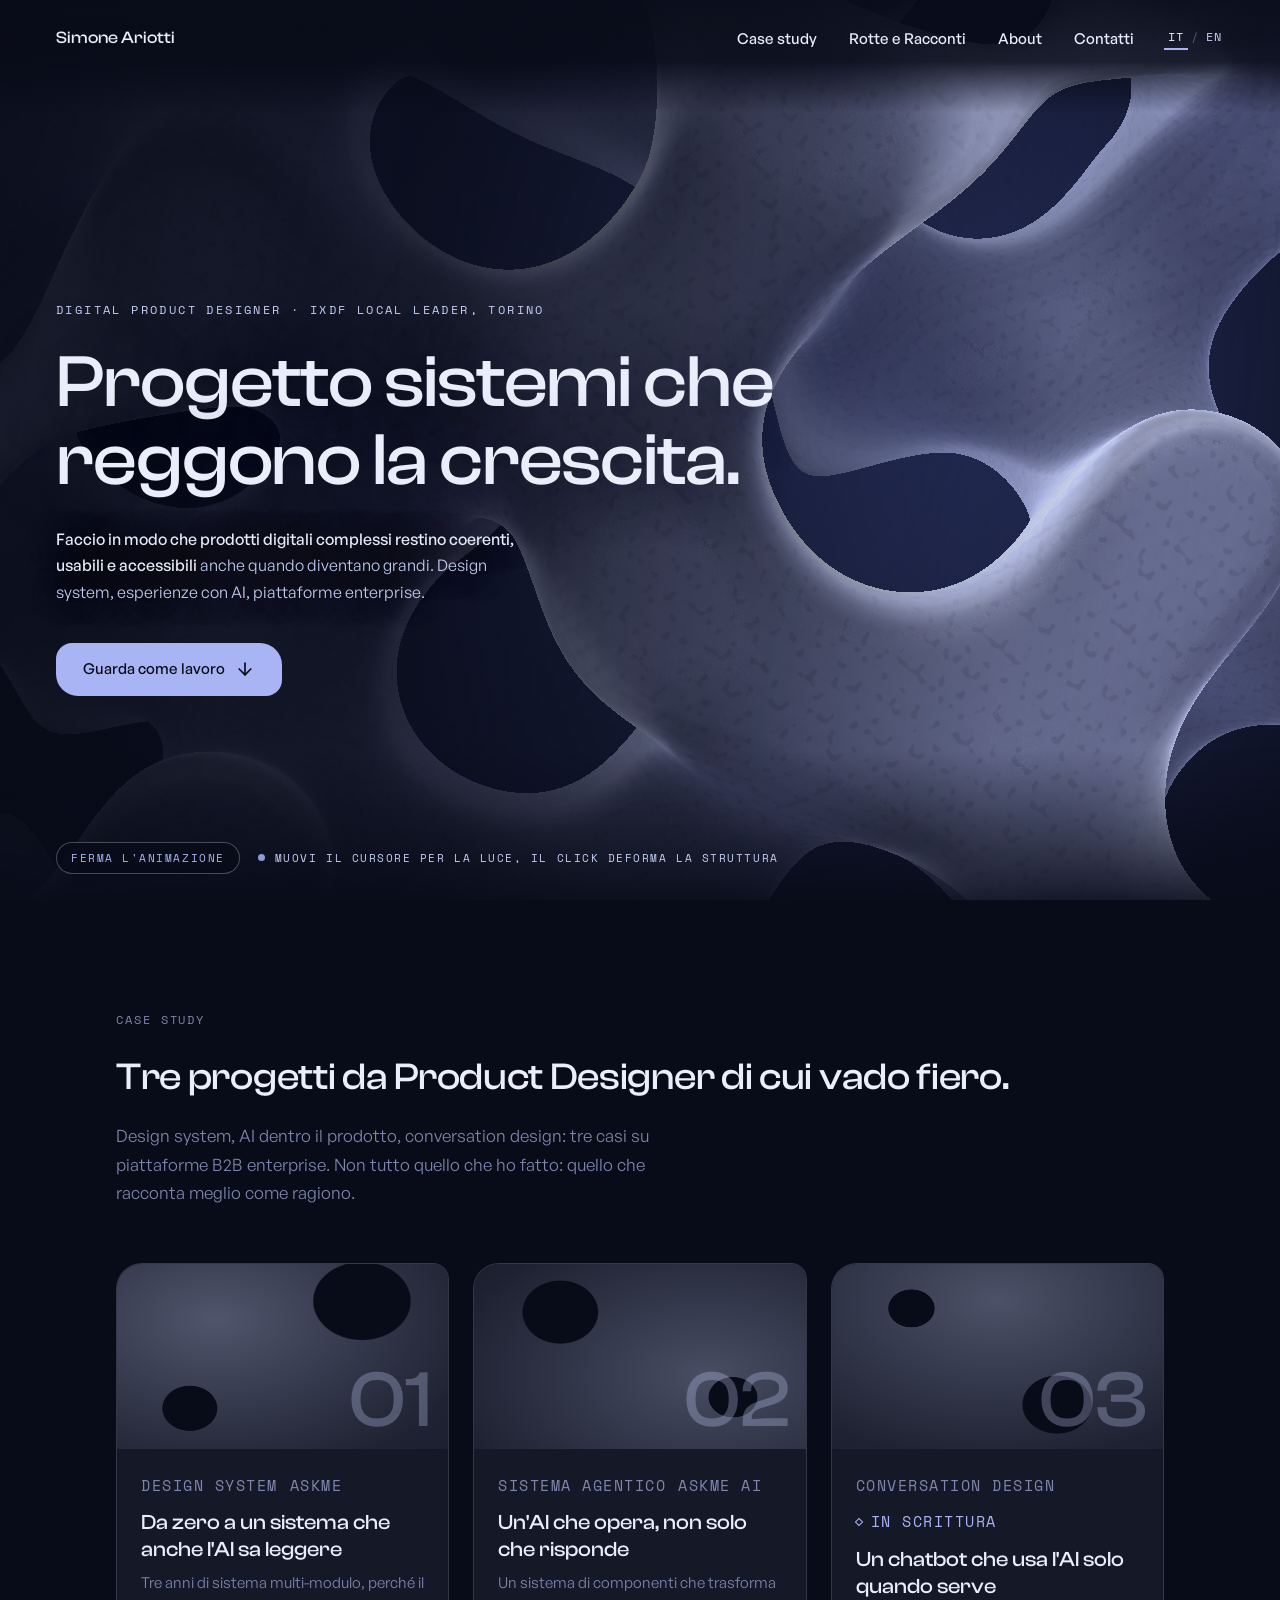
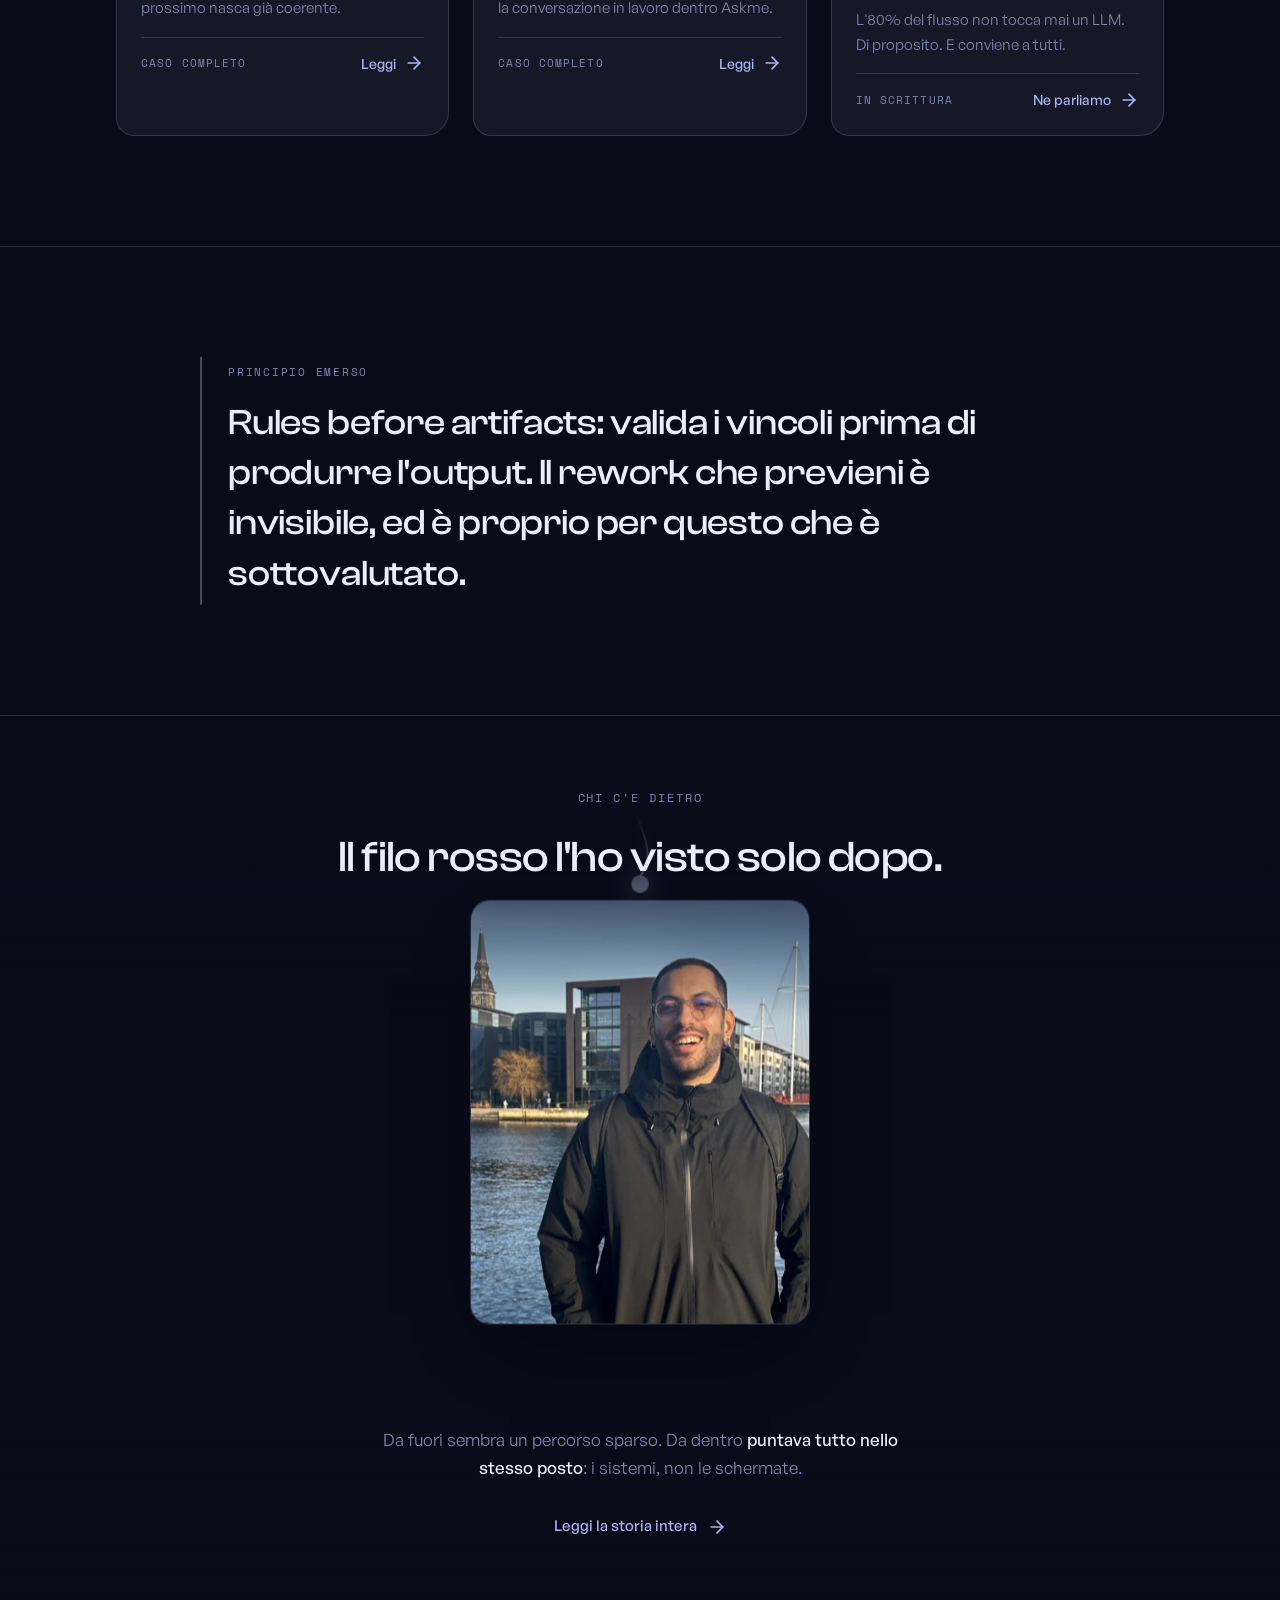
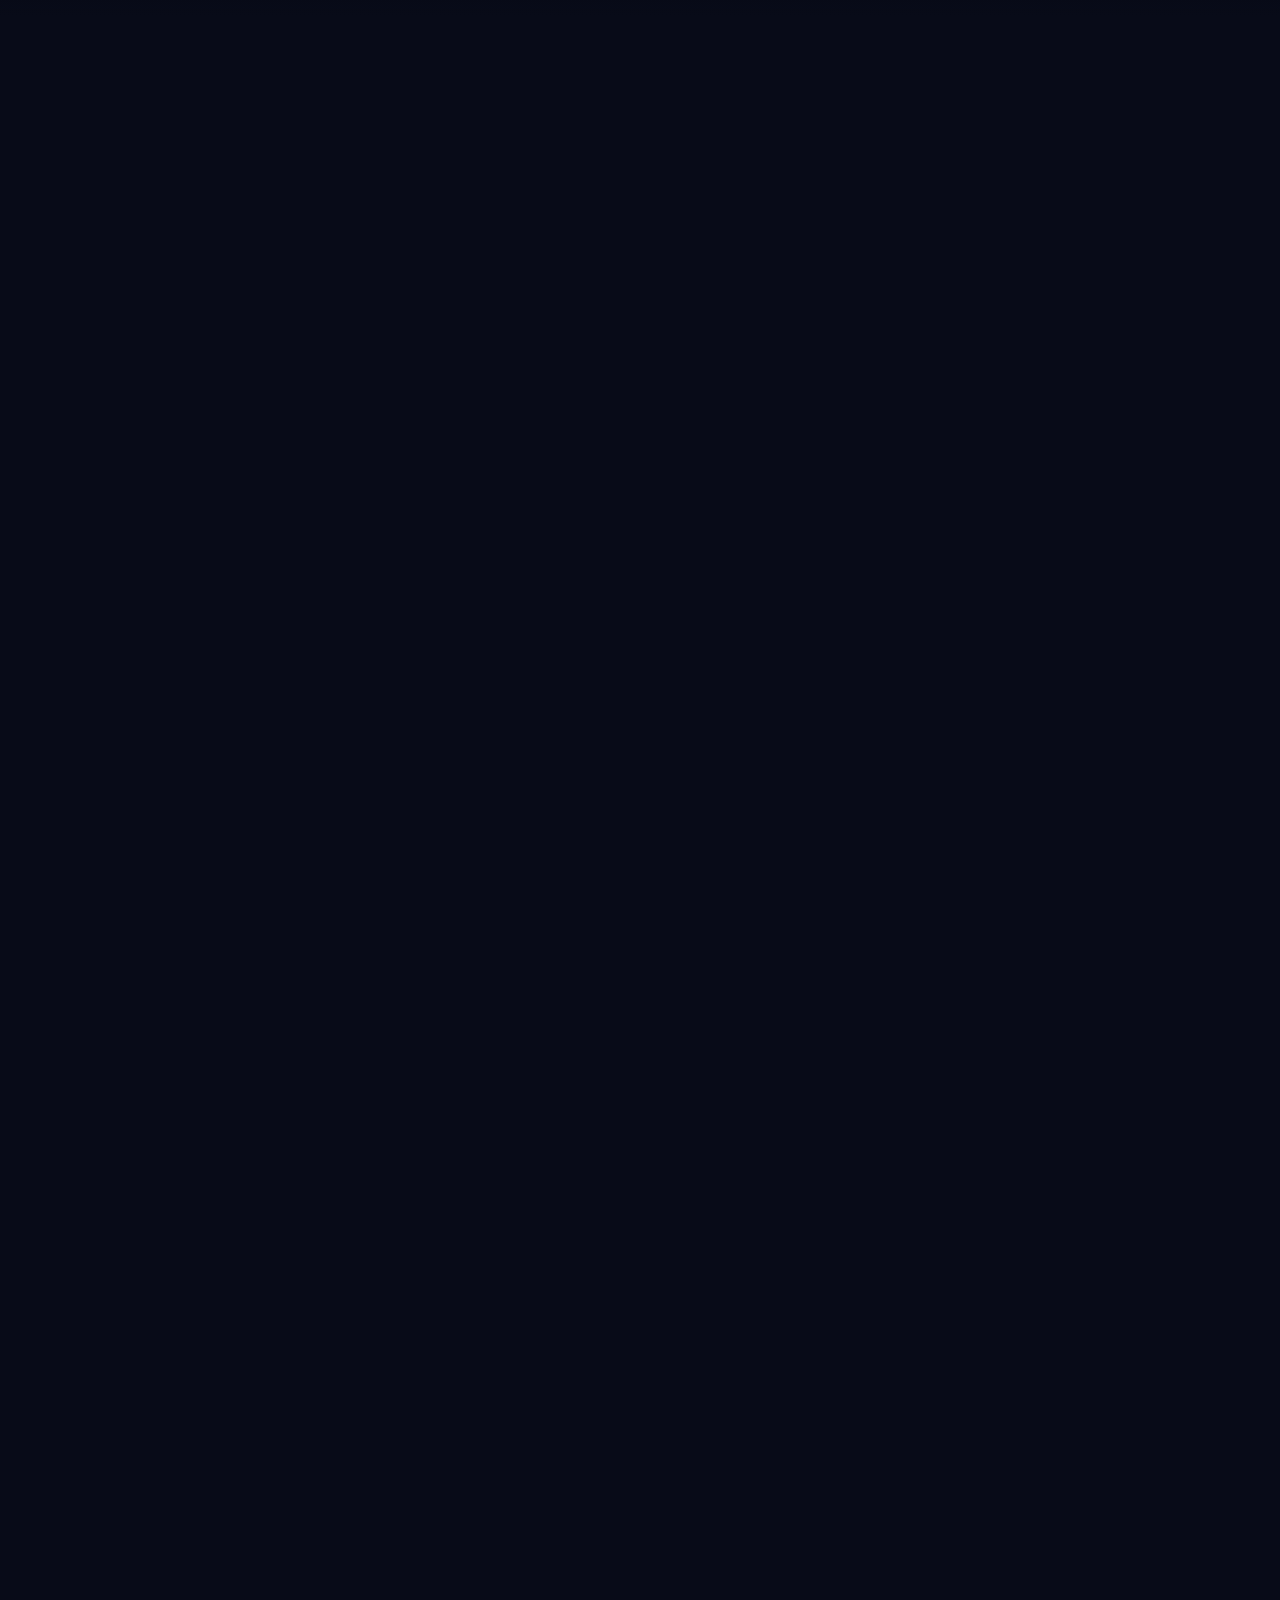
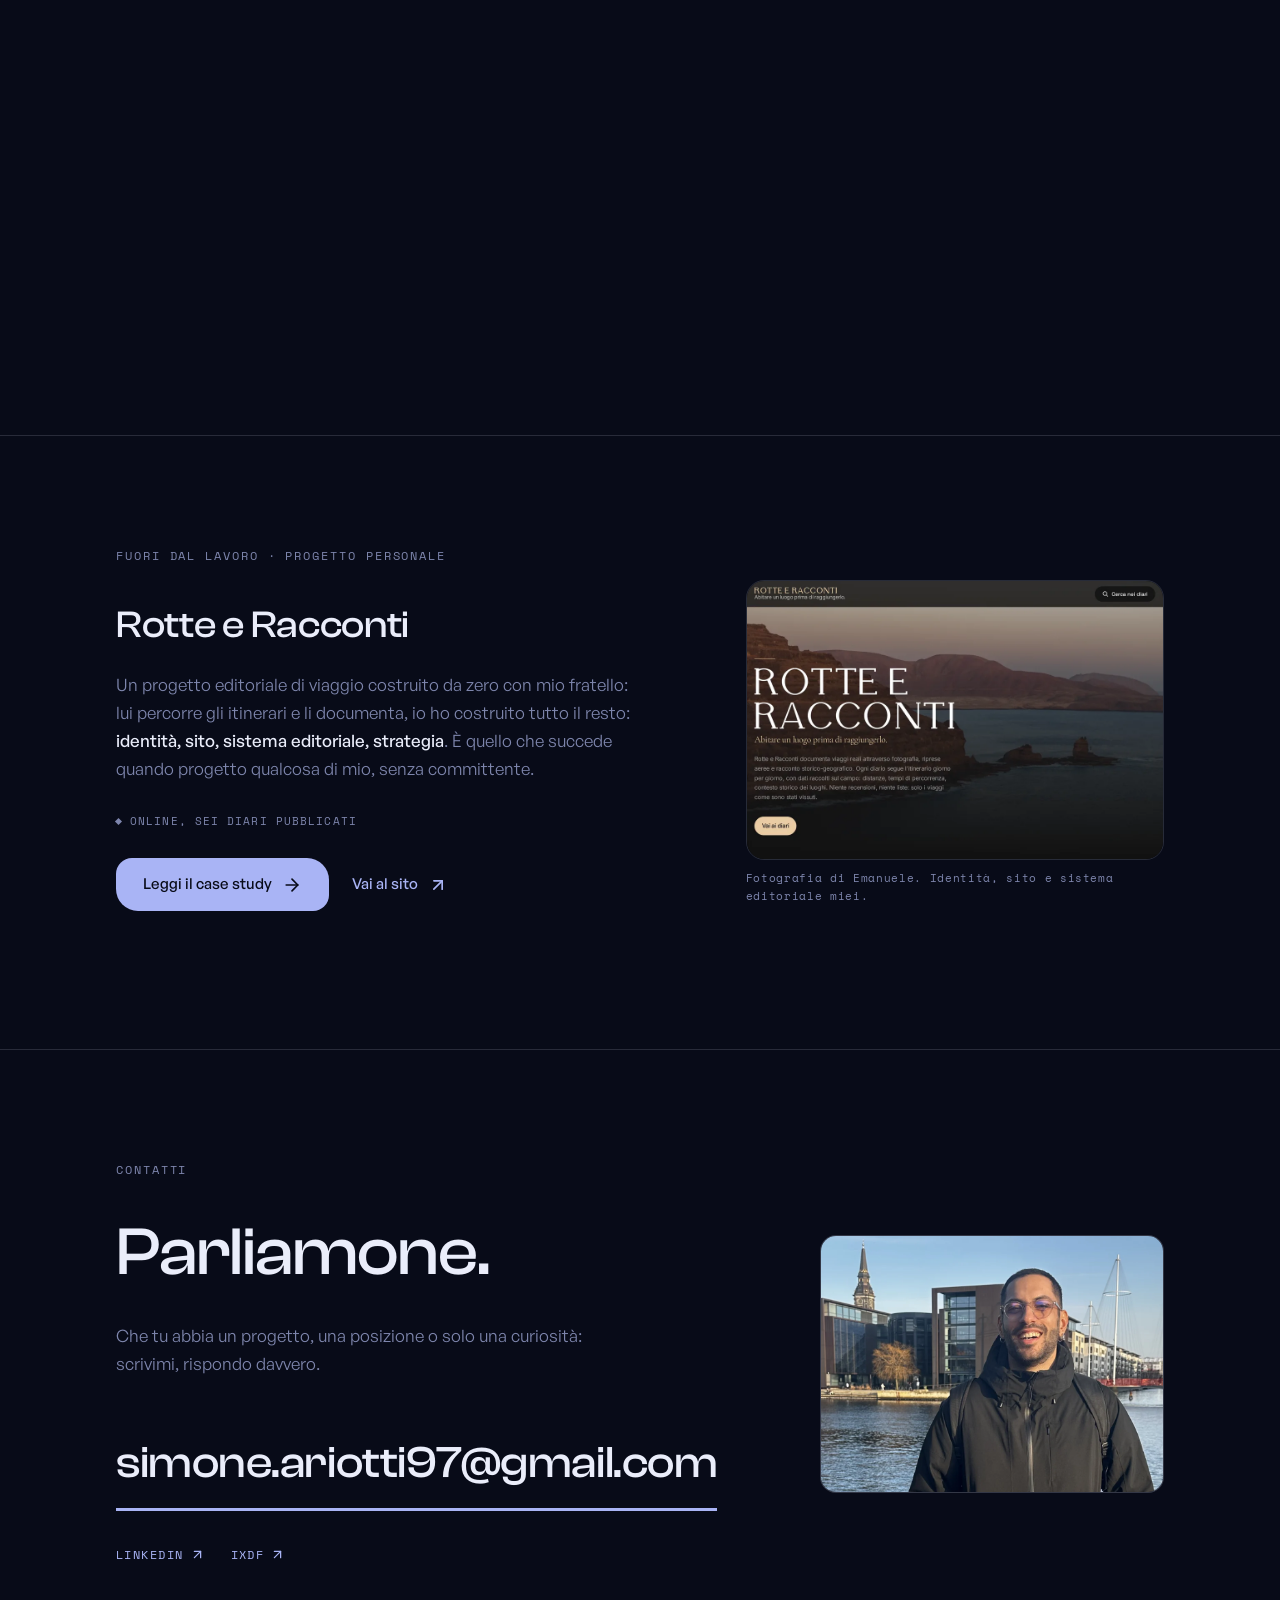
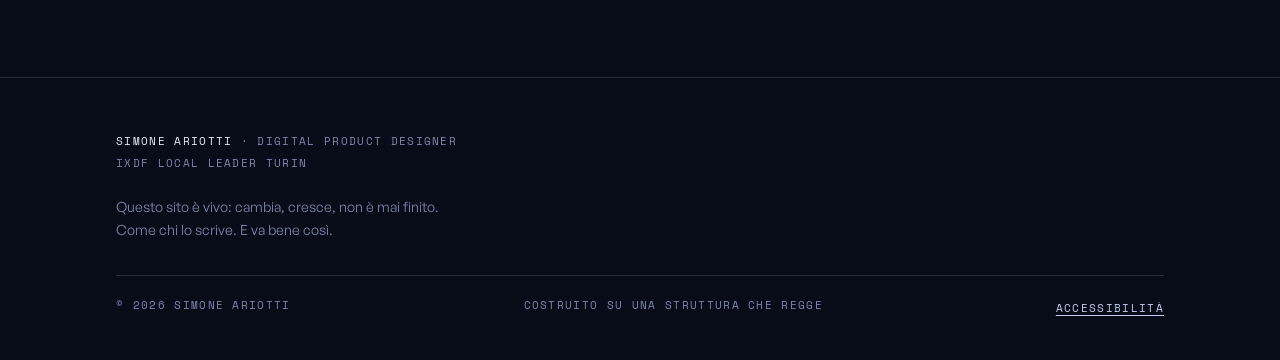
==== commit a1e20a37: "Accessibilità: dichiarazione e sei correzioni" ====
--- a/index.html
+++ b/index.html
@@ -62,6 +62,7 @@
   </ul>
 </nav>
 
+<main id="contenuto">
 <!-- ═══ HERO: la riga per tutti nel titolo, il concept nella firma ═══ -->
 <header class="hero" id="inizio">
   <canvas id="reticolo" aria-hidden="true"></canvas>
@@ -73,6 +74,7 @@
     <a class="btn btn-primaria" data-luce href="#lavori">Guarda come lavoro <svg class="icona freccia-giu" aria-hidden="true"><use href="#i-giu"/></svg></a>
   </div>
   <div class="hero-basso">
+    <button class="pausa" type="button" aria-pressed="false" data-ferma="Ferma l'animazione" data-riprendi="Riprendi l'animazione">Ferma l'animazione</button>
     <span class="hint">Muovi il cursore per la luce, il click deforma la struttura</span>
   </div>
 </header>
@@ -194,6 +196,8 @@
   </div>
 </section>
 
+</main>
+
 <footer>
   <div class="wrap">
     <p class="identita"><strong>Simone Ariotti</strong> · Digital Product Designer<br>
@@ -202,6 +206,7 @@
     <div class="chiudi">
       <span>© <span data-anno>2026</span> Simone Ariotti</span>
       <span>Costruito su una struttura che regge</span>
+      <a href="accessibilita.html">Accessibilità</a>
     </div>
   </div>
 </footer>
@@ -429,7 +434,8 @@
   const durate=[];
   function loop(now){
     const dt=Math.min(Math.max((now-prima)/1000,0.001),0.1); prima=now;
-    clock=(now-start)/1000;
+    /* in pausa il tempo dello shader si ferma: la struttura resta dov'e' e risponde ancora al cursore */
+    if(!document.documentElement.classList.contains('fermo')) clock+=dt;
     if(visibile){
       /* Lo smorzamento era 0.07 per fotogramma: a 120Hz arrivava al doppio
          della velocita' e quando un fotogramma saltava faceva uno scatto.
--- a/assets/stile.css
+++ b/assets/stile.css
@@ -372,3 +372,37 @@
   position:absolute;width:1px;height:1px;margin:-1px;padding:0;overflow:hidden;
   clip-path:inset(50%);white-space:nowrap;border:0;
 }
+
+
+/* ACCESSIBILITA 2026-10-22 ─────────────────────────────────────────────────
+   Dall'audit fatto per la dichiarazione di accessibilita' (accessibilita.html). */
+/* skip link: prima viveva solo in home.css, ora serve su ogni pagina */
+.salta{position:absolute;left:-9999px;top:0;background:var(--funzione);color:var(--abisso);padding:10px 18px;border-radius:0 0 8px 0;z-index:50}
+.salta:focus{left:0}
+/* sopra la hero la barra e' trasparente e sotto si muove la struttura chiara:
+   About e Contatti scendevano sotto 3,6:1. Una velatura statica dall'alto, niente blur. */
+nav.principale.sovrapposta::before{content:'';position:absolute;left:0;right:0;top:0;height:calc(100% + 36px);
+  background:linear-gradient(to bottom, rgba(8,11,24,.94) 0%, rgba(8,11,24,.86) 55%, rgba(8,11,24,0) 100%);
+  pointer-events:none;z-index:-1;transition:opacity var(--durata-micro) var(--ease-viscoso)}
+nav.principale.sovrapposta.ancorata::before{opacity:0}
+/* blocco di codice raggiungibile da tastiera: il focus deve vedersi */
+pre[tabindex]:focus-visible{outline:2px solid var(--funzione);outline-offset:4px}
+/* piede: il link alla dichiarazione, stessa voce dei metadati */
+footer .chiudi a{color:var(--ghiaccio);text-decoration:underline;text-underline-offset:3px;display:inline-flex;align-items:center;min-height:24px}
+footer .chiudi a:hover,footer .chiudi a:focus-visible{color:var(--testo)}
+/* dichiarazione: elenco dei difetti corretti. Un elenco e non una tabella a tre colonne:
+   a 320px la tabella avrebbe imposto lo scorrimento orizzontale (1.4.10) */
+ol.difetti{list-style:none;padding:0;margin:26px 0 0;counter-reset:d}
+ol.difetti>li{border-top:1px solid var(--bordo);padding:18px 0 20px}
+ol.difetti>li:last-child{border-bottom:1px solid var(--bordo)}
+ol.difetti p{margin:0 0 6px}
+ol.difetti .d-crit{font-family:var(--font-mono);font-size:12px;letter-spacing:.12em;text-transform:uppercase;color:var(--ghiaccio);margin-bottom:10px}
+.d-data{font-family:var(--font-mono);font-size:12px;letter-spacing:.08em;color:var(--mezzo);margin-top:26px}
+/* focus mai nascosto sotto le barre fisse (2.4.11): vale anche per Maiusc+Tab, non solo per le ancore */
+html{scroll-padding-top:96px}
+html:has(nav.indice){scroll-padding-top:150px}
+/* su mobile le barre sono piu' alte: 121px la principale, 166px con l'indice */
+@media(max-width:760px){html{scroll-padding-top:130px}html:has(nav.indice){scroll-padding-top:175px}}
+/* un elemento che riceve il focus si vede subito, anche se la sua animazione d'ingresso
+   non e' finita o dipende dallo scorrimento (2.4.7): vale per i gesti .m e per la chiusura del filo */
+.reveal-on .m:focus-within,.filo .chiusura:focus-within{opacity:1!important;transform:none!important;transition:none!important}
--- a/assets/home.css
+++ b/assets/home.css
@@ -1,8 +1,7 @@
 /* Solo la home: hero con lo shader, griglia dei casi, il filo, Rotte e
    Racconti, i contatti. Caricato dopo stile.css. */
 body{background:var(--trama-fondo);background-attachment:fixed;color:var(--testo);font-family:var(--font-body);font-size:17px;line-height:1.65}
-.salta{position:absolute;left:-9999px;top:0;background:var(--funzione);color:var(--abisso);padding:10px 18px;border-radius:0 0 8px 0;z-index:50}
-.salta:focus{left:0}
+/* .salta vive in stile.css dal 22 ottobre 2026 */
 /* il logo usa la regola condivisa in stile.css: questa era un duplicato
    identico salvo display/gap, e la sua unica conseguenza era duplicare. */
 /* La barra della home sta sopra la hero, dove --mezzo scende a 2,5:1: le voci
@@ -295,3 +294,18 @@
 .rr-azioni{display:flex;flex-wrap:wrap;align-items:center;gap:12px 22px;margin:0}
 @media(max-width:480px){.rr-azioni{flex-direction:column;align-items:flex-start;gap:10px}}
 .rr-gate{margin:0 0 16px;font-family:var(--font-mono);font-size:11px;letter-spacing:.1em;text-transform:uppercase;color:var(--mezzo)}
+
+
+/* ACCESSIBILITA 2026-10-22: comando di pausa della hero (WCAG 2.2.2).
+   Su touch resta visibile anche se l'istruzione sul cursore sparisce. */
+.hero-basso{gap:18px}
+.hero-basso .pausa{font:inherit;letter-spacing:inherit;text-transform:inherit;color:var(--funzione);
+  background:rgba(8,11,24,.82);border:1px solid var(--bordo-forte);border-radius:999px;
+  min-height:32px;padding:4px 14px;cursor:pointer}
+.hero-basso .pausa:hover{color:var(--testo)}
+.hero-basso .pausa:focus-visible{outline:2px solid var(--funzione);outline-offset:3px}
+.fermo .hero-basso .hint::before{animation:none}
+@media (pointer:coarse){ .hero-basso{display:flex} .hero-basso .hint{display:none} }
+@media (prefers-reduced-motion: reduce){ .hero-basso .pausa{display:none} }
+/* bersagli dei contatti: LinkedIn e IxDF erano alti 20px, ora almeno 24 (2.5.8) */
+.contatto a[target="_blank"]{display:inline-flex;align-items:center;min-height:24px}
